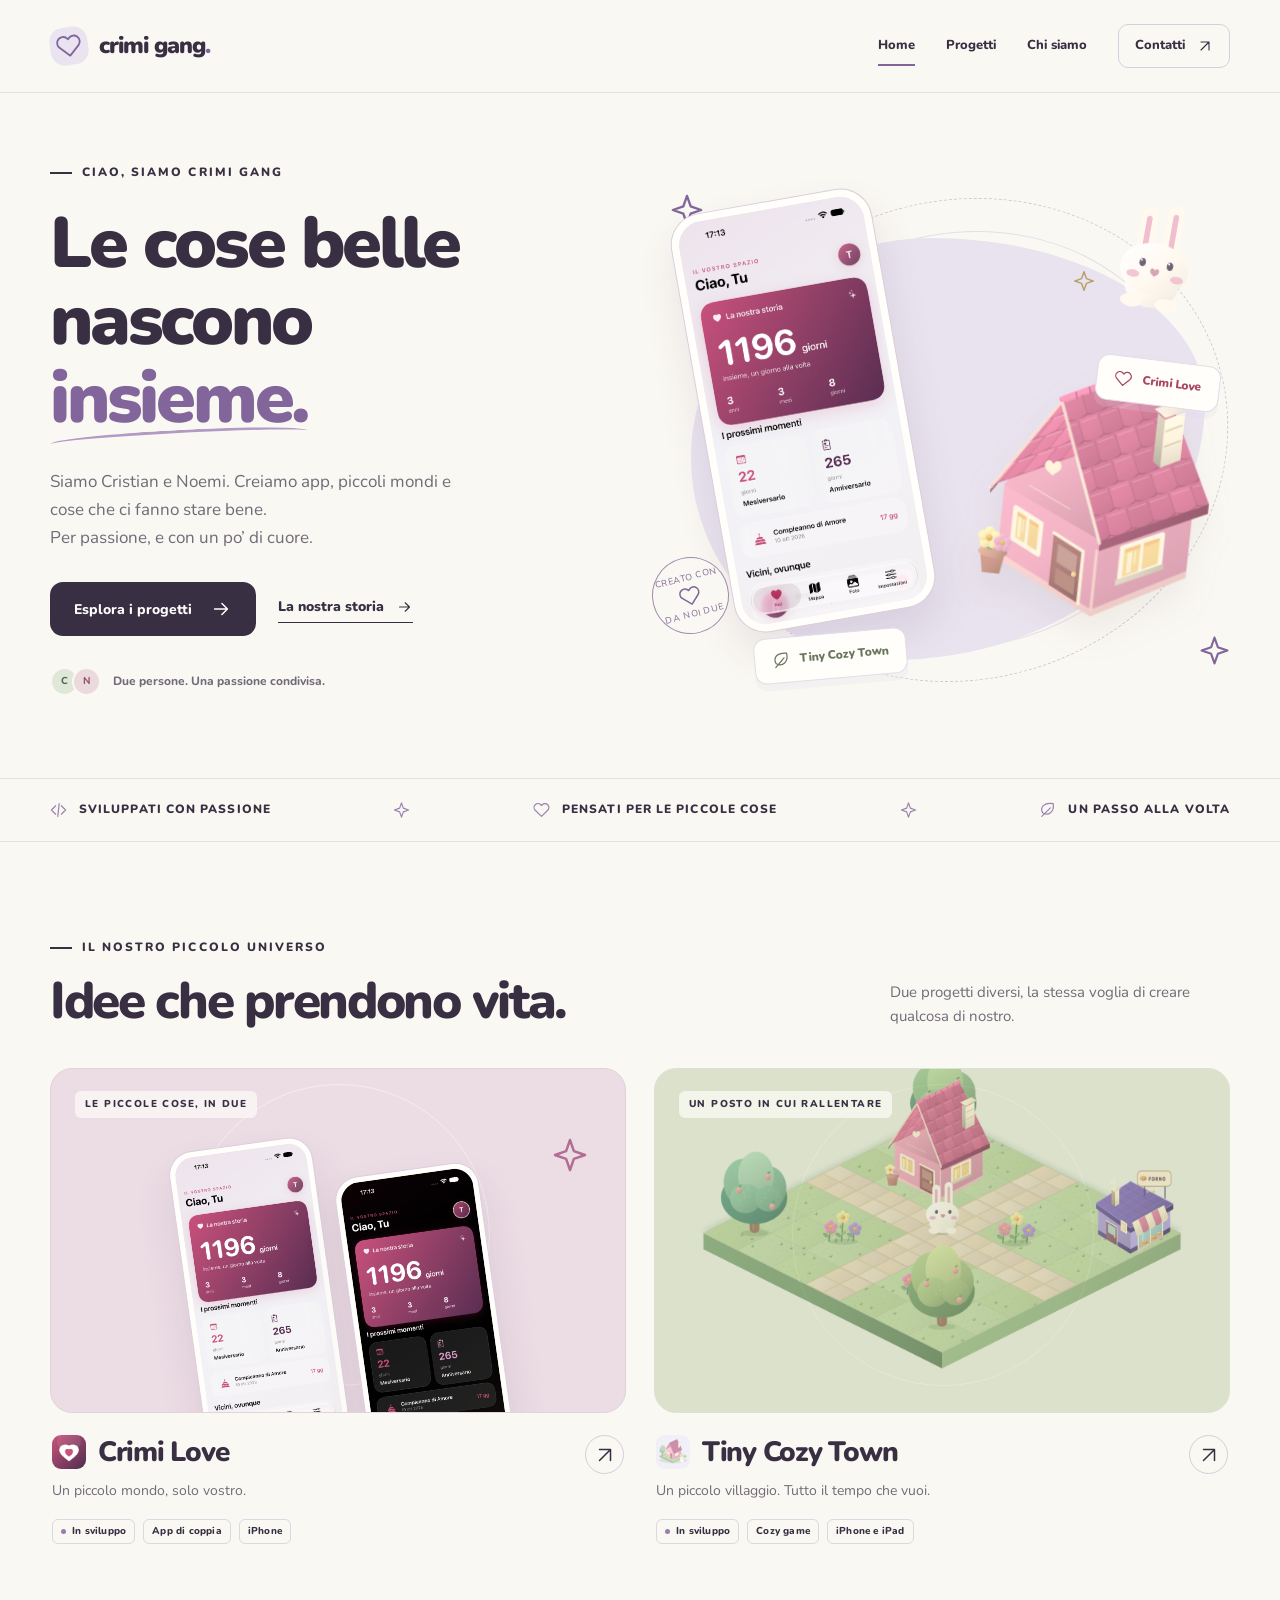
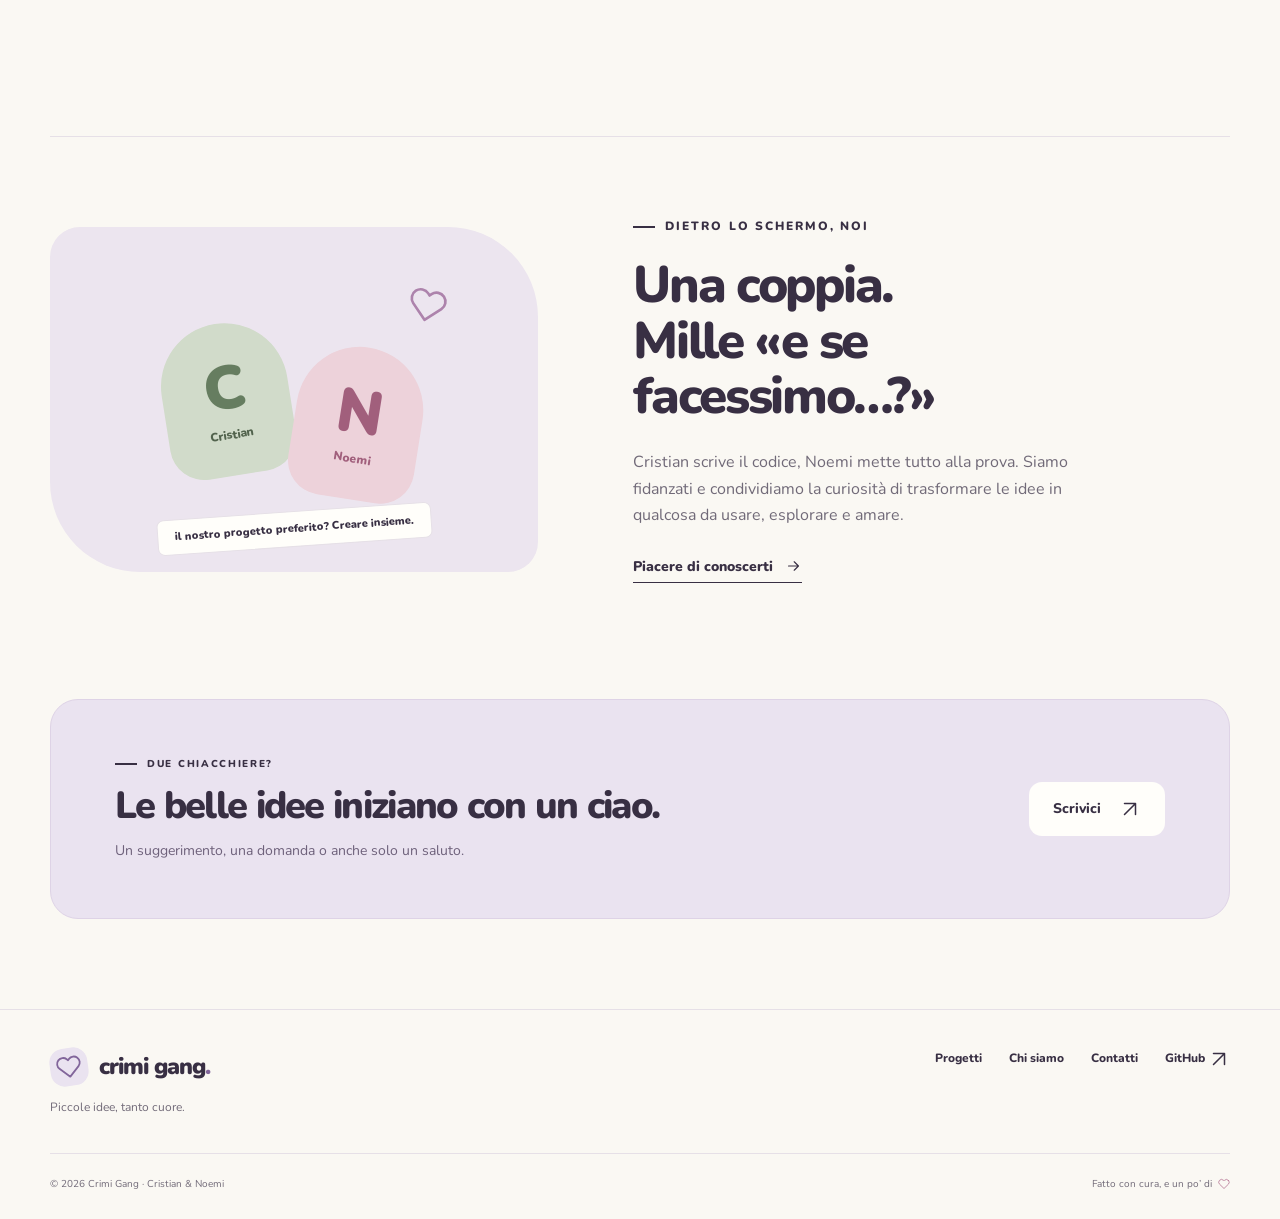
==== index.html @ a1aa9d5a "Create Crimi Gang website" ====
<!doctype html>
<html lang="it"><head><meta charset="utf-8"><meta name="viewport" content="width=device-width, initial-scale=1"><base href="./">
<title>Crimi Gang · Piccole idee, tanto cuore</title><meta name="description" content="Siamo Cristian e Noemi. Creiamo app, giochi e piccoli mondi per passione. Scopri Crimi Love, Tiny Cozy Town e la nostra storia."><meta name="theme-color" content="#faf8f3"><link rel="icon" type="image/svg+xml" href="favicon.svg"><link rel="canonical" href="https://crimi-gang.github.io/">
<meta property="og:type" content="website"><meta property="og:locale" content="it_IT"><meta property="og:site_name" content="Crimi Gang"><meta property="og:title" content="Crimi Gang · Piccole idee, tanto cuore"><meta property="og:description" content="Siamo Cristian e Noemi. Creiamo app, giochi e piccoli mondi per passione. Scopri Crimi Love, Tiny Cozy Town e la nostra storia."><meta property="og:url" content="https://crimi-gang.github.io/"><meta property="og:image" content="https://crimi-gang.github.io/town-town.png"><meta name="twitter:card" content="summary_large_image">
<link rel="preload" href="fonts-nunito-latin.woff2" as="font" type="font/woff2" crossorigin><link rel="stylesheet" href="styles.css"><script src="site.js" defer></script><script type="application/ld+json">{"@context": "https://schema.org", "@type": "WebSite", "name": "Crimi Gang", "url": "https://crimi-gang.github.io", "inLanguage": "it", "description": "App, giochi e idee di Cristian e Noemi, creati insieme per passione."}</script></head>
<body class=""><a class="skip-link" href="#main">Vai al contenuto</a><header class="site-header"><div class="header-inner wrap"><a class="brand" href="./" aria-label="Crimi Gang, home"><span class="brand-mark"><svg class="" viewBox="0 0 24 24" fill="none" stroke="currentColor" stroke-width="1.65" stroke-linecap="round" stroke-linejoin="round" aria-hidden="true"><path d="M20.8 4.6a5.5 5.5 0 0 0-7.8 0L12 5.7l-1.1-1.1a5.5 5.5 0 0 0-7.8 7.8L12 21l8.8-8.6a5.5 5.5 0 0 0 0-7.8Z"/></svg></span><span>crimi gang<span class="dot">.</span></span></a><button class="menu-toggle" aria-label="Apri menu" aria-controls="main-nav" aria-expanded="false"><svg class="" viewBox="0 0 24 24" fill="none" stroke="currentColor" stroke-width="1.65" stroke-linecap="round" stroke-linejoin="round" aria-hidden="true"><path d="M4 7h16M4 12h16M4 17h16"/></svg></button><nav class="nav" id="main-nav" aria-label="Navigazione principale"><a href="./" aria-current="page">Home</a><a href="progetti.html">Progetti</a><a href="chi-siamo.html">Chi siamo</a><a class="nav-contact" href="contatti.html" >Contatti<svg class="" viewBox="0 0 24 24" fill="none" stroke="currentColor" stroke-width="1.65" stroke-linecap="round" stroke-linejoin="round" aria-hidden="true"><path d="M6 18 18 6M6 6h12v12"/></svg></a></nav></div></header>
<main id="main">
<section class="home-hero wrap"><div class="hero-copy"><div class="eyebrow">Ciao, siamo Crimi Gang</div><h1>Le cose belle<br>nascono<br><span class="together">insieme.</span></h1><p>Siamo Cristian e Noemi. Creiamo app, piccoli mondi e cose che ci fanno stare bene.<br>Per passione, e con un po’ di cuore.</p><div class="hero-actions"><a class="button primary" href="progetti.html">Esplora i progetti<svg class="" viewBox="0 0 24 24" fill="none" stroke="currentColor" stroke-width="1.65" stroke-linecap="round" stroke-linejoin="round" aria-hidden="true"><path d="M5 12h14m-6-6 6 6-6 6"/></svg></a><a class="text-link" href="chi-siamo.html">La nostra storia<svg class="" viewBox="0 0 24 24" fill="none" stroke="currentColor" stroke-width="1.65" stroke-linecap="round" stroke-linejoin="round" aria-hidden="true"><path d="M5 12h14m-6-6 6 6-6 6"/></svg></a></div><div class="hero-footnote"><div class="mini-avatars" aria-hidden="true"><span>C</span><span>N</span></div>Due persone. Una passione condivisa.</div></div>
<div class="hero-art" aria-label="I nostri mondi: Crimi Love e Tiny Cozy Town"><div class="art-orbit"></div><div class="hero-blob"></div><div class="phone hero-phone"><img src="love-home-light.png" alt="Anteprima dimostrativa di Crimi Love in tema chiaro" class="" fetchpriority="high" decoding="async" width="471" height="1024"></div><img src="town-cottage.png" alt="" class="hero-house" fetchpriority="high" decoding="async" width="568" height="636"><img src="town-rabbit-0.png" alt="" class="hero-rabbit" fetchpriority="high" decoding="async" width="208" height="268"><span class="floating-note note-love"><svg class="" viewBox="0 0 24 24" fill="none" stroke="currentColor" stroke-width="1.65" stroke-linecap="round" stroke-linejoin="round" aria-hidden="true"><path d="M20.8 4.6a5.5 5.5 0 0 0-7.8 0L12 5.7l-1.1-1.1a5.5 5.5 0 0 0-7.8 7.8L12 21l8.8-8.6a5.5 5.5 0 0 0 0-7.8Z"/></svg>Crimi Love</span><span class="floating-note note-town"><svg class="" viewBox="0 0 24 24" fill="none" stroke="currentColor" stroke-width="1.65" stroke-linecap="round" stroke-linejoin="round" aria-hidden="true"><path d="M20 3C7 1 1 8 5 16c8 5 17-1 15-13ZM4 21 16 9"/></svg>Tiny Cozy Town</span><svg class="art-spark one" viewBox="0 0 24 24" fill="none" stroke="currentColor" stroke-width="1.65" stroke-linecap="round" stroke-linejoin="round" aria-hidden="true"><path d="m12 2 2.6 7.4L22 12l-7.4 2.6L12 22l-2.6-7.4L2 12l7.4-2.6Z"/></svg><svg class="art-spark two" viewBox="0 0 24 24" fill="none" stroke="currentColor" stroke-width="1.65" stroke-linecap="round" stroke-linejoin="round" aria-hidden="true"><path d="m12 2 2.6 7.4L22 12l-7.4 2.6L12 22l-2.6-7.4L2 12l7.4-2.6Z"/></svg><svg class="art-spark three" viewBox="0 0 24 24" fill="none" stroke="currentColor" stroke-width="1.65" stroke-linecap="round" stroke-linejoin="round" aria-hidden="true"><path d="m12 2 2.6 7.4L22 12l-7.4 2.6L12 22l-2.6-7.4L2 12l7.4-2.6Z"/></svg><span class="love-stamp">CREATO CON<svg class="" viewBox="0 0 24 24" fill="none" stroke="currentColor" stroke-width="1.65" stroke-linecap="round" stroke-linejoin="round" aria-hidden="true"><path d="M20.8 4.6a5.5 5.5 0 0 0-7.8 0L12 5.7l-1.1-1.1a5.5 5.5 0 0 0-7.8 7.8L12 21l8.8-8.6a5.5 5.5 0 0 0 0-7.8Z"/></svg>DA NOI DUE</span></div></section>
<div class="values-strip"><div class="values-inner wrap"><span><svg class="" viewBox="0 0 24 24" fill="none" stroke="currentColor" stroke-width="1.65" stroke-linecap="round" stroke-linejoin="round" aria-hidden="true"><path d="m8 6-6 6 6 6m8-12 6 6-6 6m-3-15-2 18"/></svg>Sviluppati con passione</span><svg class="" viewBox="0 0 24 24" fill="none" stroke="currentColor" stroke-width="1.65" stroke-linecap="round" stroke-linejoin="round" aria-hidden="true"><path d="m12 2 2.6 7.4L22 12l-7.4 2.6L12 22l-2.6-7.4L2 12l7.4-2.6Z"/></svg><span><svg class="" viewBox="0 0 24 24" fill="none" stroke="currentColor" stroke-width="1.65" stroke-linecap="round" stroke-linejoin="round" aria-hidden="true"><path d="M20.8 4.6a5.5 5.5 0 0 0-7.8 0L12 5.7l-1.1-1.1a5.5 5.5 0 0 0-7.8 7.8L12 21l8.8-8.6a5.5 5.5 0 0 0 0-7.8Z"/></svg>Pensati per le piccole cose</span><svg class="" viewBox="0 0 24 24" fill="none" stroke="currentColor" stroke-width="1.65" stroke-linecap="round" stroke-linejoin="round" aria-hidden="true"><path d="m12 2 2.6 7.4L22 12l-7.4 2.6L12 22l-2.6-7.4L2 12l7.4-2.6Z"/></svg><span><svg class="" viewBox="0 0 24 24" fill="none" stroke="currentColor" stroke-width="1.65" stroke-linecap="round" stroke-linejoin="round" aria-hidden="true"><path d="M20 3C7 1 1 8 5 16c8 5 17-1 15-13ZM4 21 16 9"/></svg>Un passo alla volta</span></div></div>
<section class="section wrap" aria-labelledby="projects-title"><div class="section-head"><div><div class="eyebrow">Il nostro piccolo universo</div><h2 id="projects-title">Idee che prendono vita.</h2></div><p>Due progetti diversi, la stessa voglia di creare qualcosa di nostro.</p></div><div class="project-grid"><a class="project-card" href="crimi-love.html" aria-label="Scopri Crimi Love">
      <div class="project-cover "><span class="cover-label">Le piccole cose, in due</span><div class="cover-phones"><div class="phone "><img src="love-home-light.png" alt="Anteprima dimostrativa di Crimi Love in tema chiaro" class="" fetchpriority="high" decoding="async" width="471" height="1024"></div><div class="phone "><img src="love-home-dark.png" alt="Anteprima dimostrativa di Crimi Love in tema scuro" class="" fetchpriority="high" decoding="async" width="471" height="1024"></div></div><svg class="cover-spark" viewBox="0 0 24 24" fill="none" stroke="currentColor" stroke-width="1.65" stroke-linecap="round" stroke-linejoin="round" aria-hidden="true"><path d="m12 2 2.6 7.4L22 12l-7.4 2.6L12 22l-2.6-7.4L2 12l7.4-2.6Z"/></svg></div>
      <div class="project-caption"><div><h3><img src="love-icon.png" alt="" class="" loading="lazy" decoding="async" width="192" height="192">Crimi Love</h3><p>Un piccolo mondo, solo vostro.</p><div class="tags"><span class="tag"><span class="status-dot"></span>In sviluppo</span><span class="tag">App di coppia</span><span class="tag">iPhone</span></div></div><span class="card-arrow"><svg class="" viewBox="0 0 24 24" fill="none" stroke="currentColor" stroke-width="1.65" stroke-linecap="round" stroke-linejoin="round" aria-hidden="true"><path d="M6 18 18 6M6 6h12v12"/></svg></span></div></a><a class="project-card" href="tiny-cozy-town.html" aria-label="Scopri Tiny Cozy Town">
      <div class="project-cover cozy"><span class="cover-label">Un posto in cui rallentare</span><img src="town-town.png" alt="Il villaggio isometrico di Tiny Cozy Town con casetta rosa, panetteria e Mochi il coniglio" class="cover-town" loading="lazy" decoding="async" width="1440" height="1100"></div>
      <div class="project-caption"><div><h3><img src="town-icon.png" alt="" class="" loading="lazy" decoding="async" width="192" height="192">Tiny Cozy Town</h3><p>Un piccolo villaggio. Tutto il tempo che vuoi.</p><div class="tags"><span class="tag"><span class="status-dot"></span>In sviluppo</span><span class="tag">Cozy game</span><span class="tag">iPhone e iPad</span></div></div><span class="card-arrow"><svg class="" viewBox="0 0 24 24" fill="none" stroke="currentColor" stroke-width="1.65" stroke-linecap="round" stroke-linejoin="round" aria-hidden="true"><path d="M6 18 18 6M6 6h12v12"/></svg></span></div></a></div></section>
<section class="section wrap" aria-labelledby="about-title"><div class="about-panel"><div class="about-art" role="img" aria-label="Cristian e Noemi, due persone e una passione condivisa"><div class="profile-token"><span>C</span><small>Cristian</small></div><div class="profile-token noemi"><span>N</span><small>Noemi</small></div><svg class="about-heart" viewBox="0 0 24 24" fill="none" stroke="currentColor" stroke-width="1.65" stroke-linecap="round" stroke-linejoin="round" aria-hidden="true"><path d="M20.8 4.6a5.5 5.5 0 0 0-7.8 0L12 5.7l-1.1-1.1a5.5 5.5 0 0 0-7.8 7.8L12 21l8.8-8.6a5.5 5.5 0 0 0 0-7.8Z"/></svg><span class="about-note">il nostro progetto preferito? Creare insieme.</span></div><div class="about-copy"><div class="eyebrow">Dietro lo schermo, noi</div><h2 id="about-title">Una coppia.<br>Mille «e se facessimo…?»</h2><p>Cristian scrive il codice, Noemi mette tutto alla prova. Siamo fidanzati e condividiamo la curiosità di trasformare le idee in qualcosa da usare, esplorare e amare.</p><a class="text-link" href="chi-siamo.html">Piacere di conoscerti<svg class="" viewBox="0 0 24 24" fill="none" stroke="currentColor" stroke-width="1.65" stroke-linecap="round" stroke-linejoin="round" aria-hidden="true"><path d="M5 12h14m-6-6 6 6-6 6"/></svg></a></div></div></section><aside class="contact-band wrap"><div><div class="eyebrow">Due chiacchiere?</div><h2>Le belle idee iniziano con un ciao.</h2><p>Un suggerimento, una domanda o anche solo un saluto.</p></div><a class="button light" href="contatti.html">Scrivici<svg class="" viewBox="0 0 24 24" fill="none" stroke="currentColor" stroke-width="1.65" stroke-linecap="round" stroke-linejoin="round" aria-hidden="true"><path d="M6 18 18 6M6 6h12v12"/></svg></a></aside></main>
<footer class="site-footer"><div class="wrap"><div class="footer-top"><div><a class="brand" href="./"><span class="brand-mark"><svg class="" viewBox="0 0 24 24" fill="none" stroke="currentColor" stroke-width="1.65" stroke-linecap="round" stroke-linejoin="round" aria-hidden="true"><path d="M20.8 4.6a5.5 5.5 0 0 0-7.8 0L12 5.7l-1.1-1.1a5.5 5.5 0 0 0-7.8 7.8L12 21l8.8-8.6a5.5 5.5 0 0 0 0-7.8Z"/></svg></span><span>crimi gang<span class="dot">.</span></span></a><p>Piccole idee, tanto cuore.</p></div><nav class="footer-links" aria-label="Link nel footer"><a href="progetti.html">Progetti</a><a href="chi-siamo.html">Chi siamo</a><a href="contatti.html">Contatti</a><a href="https://github.com/crimi-gang" target="_blank" rel="noopener noreferrer">GitHub <svg class="" viewBox="0 0 24 24" fill="none" stroke="currentColor" stroke-width="1.65" stroke-linecap="round" stroke-linejoin="round" aria-hidden="true"><path d="M6 18 18 6M6 6h12v12"/></svg></a></nav></div><div class="footer-bottom"><span>© 2026 Crimi Gang · Cristian &amp; Noemi</span><span>Fatto con cura, e un po’ di <svg class="" viewBox="0 0 24 24" fill="none" stroke="currentColor" stroke-width="1.65" stroke-linecap="round" stroke-linejoin="round" aria-hidden="true"><path d="M20.8 4.6a5.5 5.5 0 0 0-7.8 0L12 5.7l-1.1-1.1a5.5 5.5 0 0 0-7.8 7.8L12 21l8.8-8.6a5.5 5.5 0 0 0 0-7.8Z"/></svg></span></div></div></footer></body></html>
---- styles.css ----
@font-face {
  font-family: Nunito;
  src: url("fonts-nunito-latin.woff2") format("woff2");
  font-style: normal;
  font-weight: 200 1000;
  font-display: swap;
}
:root {
  --paper: #faf8f3;
  --white: #fffefa;
  --ink: #382f43;
  --muted: #716a78;
  --purple: #82669b;
  --lilac: #eae3f0;
  --line: #e6e0e7;
  --rose: #c7517a;
  --mint: #dfe8d8;
  --radius: 28px;
  --font: Nunito, ui-rounded, "Arial Rounded MT Bold", system-ui, sans-serif;
}
* {
  box-sizing: border-box;
}
html {
  scroll-behavior: smooth;
  scroll-padding-top: 100px;
}
body {
  margin: 0;
  background: var(--paper);
  color: var(--ink);
  font-family: var(--font);
  font-size: 17px;
  line-height: 1.65;
}
body.modal-open {
  overflow: hidden;
}
a {
  color: inherit;
  text-decoration: none;
}
button {
  font: inherit;
  color: inherit;
}
button,
a {
  -webkit-tap-highlight-color: transparent;
}
button {
  cursor: pointer;
}
img {
  display: block;
  max-width: 100%;
  height: auto;
}
svg {
  width: 22px;
  height: 22px;
  vertical-align: middle;
  flex-shrink: 0;
}
p,
h1,
h2,
h3,
figure {
  margin: 0;
}
h1,
h2,
h3 {
  line-height: 1.08;
  letter-spacing: -0.045em;
}
h1 {
  font-size: clamp(50px, 5.6vw, 82px);
  font-weight: 900;
}
h2 {
  font-size: clamp(35px, 4vw, 52px);
  font-weight: 850;
}
h3 {
  font-size: 27px;
  font-weight: 850;
}
p + p {
  margin-top: 18px;
}
a,
button {
  touch-action: manipulation;
}
a:focus-visible,
button:focus-visible,
summary:focus-visible {
  outline: 3px solid var(--purple);
  outline-offset: 6px;
}
.wrap {
  width: min(1180px, calc(100% - 80px));
  margin-inline: auto;
}
.section {
  padding-block: 96px;
}
.eyebrow {
  font-size: 12px;
  font-weight: 850;
  letter-spacing: 0.17em;
  text-transform: uppercase;
  display: flex;
  align-items: center;
  gap: 10px;
  margin-bottom: 22px;
}
.eyebrow:before {
  content: "";
  width: 22px;
  height: 2px;
  background: currentColor;
}
.muted {
  color: var(--muted);
}
.accent {
  color: var(--purple);
}
.button {
  display: inline-flex;
  justify-content: center;
  align-items: center;
  gap: 18px;
  padding: 15px 23px;
  border: 1px solid transparent;
  border-radius: 13px;
  font-size: 14px;
  font-weight: 800;
  line-height: 1.5;
  transition:
    transform 0.2s,
    background 0.2s;
}
.button:hover {
  transform: translateY(-3px);
}
.button.primary {
  background: var(--ink);
  color: var(--white);
}
.button.primary:hover {
  background: #5b426c;
}
.button.secondary {
  background: transparent;
  border-color: #cfc4d5;
}
.button.light {
  background: var(--white);
  color: var(--ink);
}
.text-link {
  display: inline-flex;
  align-items: center;
  gap: 12px;
  font-size: 14px;
  font-weight: 850;
  border-bottom: 1px solid currentColor;
  padding-bottom: 4px;
}
.text-link svg {
  width: 17px;
}
.skip-link {
  position: fixed;
  top: -100px;
  left: 16px;
  z-index: 100;
  background: var(--ink);
  color: white;
  padding: 12px 20px;
  border-radius: 8px;
}
.skip-link:focus {
  top: 12px;
}
.site-header {
  position: sticky;
  top: 0;
  z-index: 20;
  background: rgba(250, 248, 243, 0.96);
  border-bottom: 1px solid var(--line);
}
.header-inner {
  height: 92px;
  display: flex;
  align-items: center;
  justify-content: space-between;
}
.brand {
  display: inline-flex;
  align-items: center;
  gap: 11px;
  font-size: 23px;
  font-weight: 900;
  letter-spacing: -1px;
  white-space: nowrap;
}
.brand-mark {
  display: grid;
  place-items: center;
  width: 38px;
  height: 38px;
  background: var(--lilac);
  border-radius: 14px;
  transform: rotate(-8deg);
  color: var(--purple);
}
.brand-mark svg {
  width: 26px;
  height: 26px;
}
.brand .dot {
  color: var(--purple);
}
.nav {
  display: flex;
  align-items: center;
  gap: 31px;
  font-size: 13px;
  font-weight: 800;
}
.nav a {
  position: relative;
}
.nav a:not(.nav-contact):after {
  content: "";
  position: absolute;
  bottom: -9px;
  left: 0;
  width: 0;
  height: 2px;
  background: var(--purple);
  transition: width 0.2s;
}
.nav a:hover:after,
.nav a[aria-current="page"]:after {
  width: 100%;
}
.nav-contact {
  padding: 10px 16px;
  border: 1px solid #d7cedd;
  border-radius: 10px;
  display: flex;
  align-items: center;
  gap: 12px;
}
.nav-contact svg {
  width: 16px;
}
.menu-toggle {
  display: none;
  border: 1px solid var(--line);
  background: transparent;
  border-radius: 10px;
  width: 44px;
  height: 44px;
  align-items: center;
  justify-content: center;
}
.home-hero {
  min-height: 685px;
  display: grid;
  grid-template-columns: 1.04fr 1fr;
  align-items: center;
  gap: 30px;
  padding-block: 60px 72px;
}
.hero-copy {
  position: relative;
  z-index: 2;
}
.hero-copy h1 {
  max-width: 620px;
}
.hero-copy h1 .together {
  display: inline-block;
  position: relative;
  color: var(--purple);
}
.together:after {
  content: "";
  position: absolute;
  left: 0;
  bottom: -8px;
  width: 100%;
  height: 12px;
  border-top: 3px solid #b29ac4;
  border-radius: 50%;
  transform: rotate(-3deg);
}
.hero-copy > p {
  max-width: 415px;
  margin-top: 31px;
  color: var(--muted);
  font-size: 17px;
}
.hero-actions {
  display: flex;
  gap: 22px;
  align-items: center;
  margin-top: 30px;
  flex-wrap: wrap;
}
.hero-footnote {
  display: flex;
  align-items: center;
  gap: 12px;
  font-size: 12px;
  font-weight: 750;
  margin-top: 31px;
  color: var(--muted);
}
.mini-avatars {
  display: flex;
}
.mini-avatars span {
  width: 29px;
  height: 29px;
  display: grid;
  place-items: center;
  border: 2px solid var(--paper);
  border-radius: 50%;
  font-size: 10px;
  background: var(--mint);
  color: #4c6254;
}
.mini-avatars span + span {
  background: #ecd9de;
  color: #925470;
  margin-left: -7px;
}
.hero-art {
  height: 500px;
  position: relative;
  isolation: isolate;
}
.art-orbit {
  position: absolute;
  inset: 20px 0 0 5%;
  border: 1px dashed #d2c6da;
  border-radius: 50%;
  transform: rotate(-15deg);
  z-index: -2;
}
.art-orbit:after {
  content: "";
  position: absolute;
  inset: 32px;
  border: 1px solid #e5dee9;
  border-radius: 50%;
}
.hero-blob {
  position: absolute;
  inset: 58px 25px 20px 25px;
  background: #e9e3ef;
  border-radius: 47% 53% 61% 39% / 52% 39% 61% 48%;
  z-index: -1;
}
.phone {
  position: relative;
  width: 204px;
  padding: 7px;
  background: #fffefa;
  border: 1px solid #d9cfdc;
  border-radius: 32px;
  box-shadow: 0 22px 40px #4f3b5a1c;
  overflow: hidden;
}
.phone img {
  border-radius: 25px;
  width: 100%;
}
.hero-phone {
  position: absolute;
  left: 35px;
  top: 18px;
  transform: rotate(-10deg);
  z-index: 2;
}
.hero-house {
  position: absolute;
  width: 275px;
  right: -2px;
  bottom: 27px;
  filter: drop-shadow(0 18px 16px #8b77651a);
  transform: rotate(6deg);
}
.hero-rabbit {
  position: absolute;
  width: 96px;
  right: 27px;
  top: 17px;
  transform: rotate(10deg);
}
.floating-note {
  position: absolute;
  background: var(--white);
  padding: 11px 17px;
  border: 1px solid #e4dce7;
  box-shadow: 0 7px 0 #dacfe333;
  border-radius: 12px;
  font-size: 12px;
  font-weight: 850;
  z-index: 3;
  display: flex;
  align-items: center;
  gap: 10px;
}
.note-love {
  right: 10px;
  top: 180px;
  transform: rotate(7deg);
  color: #a94567;
}
.note-town {
  bottom: 1px;
  left: 88px;
  transform: rotate(-5deg);
  color: #68765c;
}
.floating-note svg {
  width: 18px;
}
.art-spark {
  position: absolute;
  color: var(--purple);
}
.art-spark.one {
  top: 13px;
  left: 4px;
  width: 34px;
  height: 34px;
}
.art-spark.two {
  right: 0;
  bottom: 14px;
  width: 31px;
  height: 31px;
}
.art-spark.three {
  right: 135px;
  top: 90px;
  width: 22px;
  height: 22px;
  color: #b9a16d;
}
.love-stamp {
  position: absolute;
  bottom: 46px;
  left: -14px;
  border: 1px solid #a18aaf;
  color: var(--purple);
  border-radius: 50%;
  width: 77px;
  height: 77px;
  display: grid;
  place-content: center;
  font-size: 9px;
  letter-spacing: 0.08em;
  line-height: 1.6;
  text-align: center;
  transform: rotate(-14deg);
  background: var(--paper);
  z-index: 3;
}
.love-stamp svg {
  margin: auto;
  width: 22px;
}
.values-strip {
  border-block: 1px solid var(--line);
  padding-block: 20px;
}
.values-inner {
  display: flex;
  justify-content: space-between;
  align-items: center;
  gap: 25px;
  font-size: 12px;
  font-weight: 850;
  letter-spacing: 0.09em;
  text-transform: uppercase;
}
.values-inner span {
  display: flex;
  align-items: center;
  gap: 12px;
}
.values-inner svg {
  width: 17px;
  color: #9a81ae;
}
.section-head {
  display: flex;
  justify-content: space-between;
  align-items: flex-end;
  gap: 30px;
  margin-bottom: 39px;
}
.section-head p {
  max-width: 340px;
  font-size: 15px;
  color: var(--muted);
}
.section-head .eyebrow {
  margin-bottom: 16px;
}
.project-grid {
  display: grid;
  grid-template-columns: 1fr 1fr;
  gap: 28px;
}
.project-card {
  display: block;
}
.project-cover {
  height: 345px;
  overflow: hidden;
  position: relative;
  border-radius: 22px;
  background: #ecdce4;
  border: 1px solid #e3d1dc;
  isolation: isolate;
}
.project-cover:after {
  content: "";
  position: absolute;
  width: 300px;
  height: 300px;
  border: 1px solid #ffffff70;
  border-radius: 50%;
  top: 15px;
  left: calc(50% - 150px);
  z-index: -1;
}
.project-cover.cozy {
  background: #e8ecdf;
  border-color: #dbe2d0;
}
.project-cover .cover-label {
  position: absolute;
  left: 24px;
  top: 22px;
  font-size: 10px;
  font-weight: 850;
  letter-spacing: 0.14em;
  text-transform: uppercase;
  background: #fffefaad;
  padding: 5px 10px;
  border-radius: 6px;
  z-index: 2;
}
.cover-phones {
  position: absolute;
  display: flex;
  gap: 16px;
  left: 50%;
  top: 63px;
  transform: translateX(-50%) rotate(-8deg);
  width: 305px;
  transition: transform 0.5s;
}
.cover-phones .phone {
  width: 145px;
  border-radius: 24px;
  padding: 5px;
  flex-shrink: 0;
}
.cover-phones .phone img {
  border-radius: 19px;
}
.cover-phones .phone + .phone {
  transform: translateY(48px);
}
.cover-spark {
  position: absolute;
  right: 37px;
  top: 68px;
  color: #b26e90;
  width: 36px;
  height: 36px;
}
.cover-town {
  position: absolute;
  width: 100%;
  max-width: none;
  bottom: -5px;
  mix-blend-mode: multiply;
  transition: transform 0.5s;
}
.project-card:hover .cover-phones {
  transform: translateX(-50%) rotate(-4deg) translateY(-8px);
}
.project-card:hover .cover-town {
  transform: scale(1.04);
}
.project-caption {
  padding: 22px 2px 0;
  display: grid;
  grid-template-columns: 1fr auto;
  gap: 10px;
}
.project-caption h3 {
  font-size: 28px;
  display: flex;
  align-items: center;
  gap: 12px;
}
.project-caption h3 img {
  width: 34px;
  height: 34px;
  border-radius: 9px;
}
.project-caption p {
  margin-top: 10px;
  color: var(--muted);
  font-size: 14px;
}
.card-arrow {
  width: 39px;
  height: 39px;
  border: 1px solid #d7cdda;
  border-radius: 50%;
  display: grid;
  place-items: center;
  transition: background 0.2s;
}
.project-card:hover .card-arrow {
  background: var(--lilac);
}
.tags {
  display: flex;
  gap: 8px;
  flex-wrap: wrap;
  margin-top: 17px;
}
.tag {
  display: inline-flex;
  align-items: center;
  gap: 6px;
  font-size: 10px;
  font-weight: 800;
  letter-spacing: 0.02em;
  border: 1px solid #ded6e1;
  border-radius: 6px;
  padding: 3px 8px;
}
.status-dot {
  width: 5px;
  height: 5px;
  border-radius: 50%;
  background: #9a7cad;
}
.about-panel {
  display: grid;
  grid-template-columns: 0.9fr 1.1fr;
  gap: 95px;
  align-items: center;
  border-top: 1px solid var(--line);
  padding-top: 80px;
}
.about-art {
  min-height: 345px;
  background: #ece5ef;
  border-radius: 30px 90px 30px 90px;
  position: relative;
  display: flex;
  align-items: center;
  justify-content: center;
  gap: 8px;
}
.profile-token {
  display: grid;
  place-content: center;
  position: relative;
  width: 127px;
  height: 153px;
  border-radius: 65px 65px 35px 35px;
  background: #d1dbca;
  transform: rotate(-9deg);
  text-align: center;
}
.profile-token span {
  font-size: 61px;
  font-weight: 900;
  color: #667d60;
  line-height: 1.2;
}
.profile-token small {
  font-size: 12px;
  font-weight: 850;
  color: #52634d;
}
.profile-token.noemi {
  background: #edd2da;
  transform: rotate(9deg) translateY(24px);
}
.profile-token.noemi span,
.profile-token.noemi small {
  color: #a15f7c;
}
.about-heart {
  position: absolute;
  top: 59px;
  right: 91px;
  width: 39px;
  height: 39px;
  color: #ad83ac;
  transform: rotate(12deg);
}
.about-note {
  position: absolute;
  bottom: 25px;
  background: var(--white);
  font-size: 11px;
  font-weight: 850;
  padding: 8px 17px;
  border: 1px solid var(--line);
  border-radius: 7px;
  transform: rotate(-4deg);
}
.about-copy h2 {
  max-width: 530px;
}
.about-copy p {
  margin-top: 25px;
  max-width: 490px;
  font-size: 16px;
  color: var(--muted);
}
.about-copy .text-link {
  margin-top: 26px;
}
.contact-band {
  margin-top: 20px;
  margin-bottom: 90px;
  padding: 56px 64px;
  background: var(--lilac);
  border: 1px solid #ded3e6;
  border-radius: var(--radius);
  display: flex;
  align-items: center;
  justify-content: space-between;
  gap: 30px;
  position: relative;
  overflow: hidden;
}
.contact-band h2 {
  font-size: 38px;
}
.contact-band p {
  font-size: 14px;
  margin-top: 13px;
  color: #6e617b;
}
.contact-band .eyebrow {
  margin-bottom: 13px;
  font-size: 10px;
}
.site-footer {
  border-top: 1px solid var(--line);
  padding-block: 38px 26px;
}
.footer-top {
  display: flex;
  justify-content: space-between;
  align-items: flex-start;
  gap: 30px;
}
.footer-top p {
  font-size: 12px;
  color: var(--muted);
  margin-top: 9px;
}
.footer-links {
  display: flex;
  align-items: center;
  gap: 27px;
  font-size: 12px;
  font-weight: 800;
}
.footer-bottom {
  margin-top: 35px;
  padding-top: 22px;
  border-top: 1px solid var(--line);
  display: flex;
  justify-content: space-between;
  gap: 20px;
  font-size: 10px;
  color: var(--muted);
}
.footer-bottom span:last-child {
  display: flex;
  gap: 6px;
  align-items: center;
}
.footer-bottom svg {
  width: 12px;
  height: 12px;
  color: #b87996;
}
.page-intro {
  padding-block: 70px 58px;
}
.page-intro h1 {
  max-width: 850px;
  font-size: clamp(48px, 6vw, 77px);
}
.page-intro > p {
  max-width: 560px;
  margin-top: 25px;
  color: var(--muted);
}
.breadcrumb {
  display: flex;
  gap: 10px;
  align-items: center;
  font-size: 11px;
  font-weight: 750;
  color: var(--muted);
  margin-bottom: 35px;
}
.breadcrumb svg {
  width: 12px;
  height: 12px;
}
.breadcrumb a:hover {
  text-decoration: underline;
}
.projects-page {
  padding-bottom: 95px;
}
.project-number {
  font-size: 11px;
  font-weight: 850;
  letter-spacing: 0.12em;
  color: var(--muted);
  margin-bottom: 13px;
}
.work-note {
  margin-top: 65px;
  border-top: 1px solid var(--line);
  padding-top: 26px;
  display: flex;
  align-items: flex-start;
  gap: 15px;
  font-size: 14px;
  color: var(--muted);
}
.work-note svg {
  color: var(--purple);
  margin-top: 3px;
}
.detail-hero {
  padding-bottom: 65px;
  display: grid;
  grid-template-columns: 1fr 1fr;
  gap: 70px;
  align-items: center;
}
.detail-hero h1 {
  font-size: clamp(52px, 6vw, 82px);
  margin-block: 20px;
}
.detail-hero .lead {
  color: var(--muted);
  max-width: 470px;
  margin-bottom: 28px;
}
.detail-hero .eyebrow {
  margin-bottom: 14px;
}
.app-identity {
  display: flex;
  align-items: center;
  gap: 15px;
}
.app-identity img {
  width: 55px;
  border-radius: 15px;
}
.app-identity span {
  font-size: 11px;
  font-weight: 850;
  letter-spacing: 0.1em;
  text-transform: uppercase;
}
.detail-visual {
  min-height: 520px;
  position: relative;
  overflow: hidden;
  border-radius: var(--radius);
  background: #efdee6;
}
.detail-visual .phone {
  position: absolute;
  width: 204px;
  top: 48px;
  left: 44px;
  transform: rotate(-9deg);
}
.detail-visual .phone + .phone {
  top: 129px;
  left: auto;
  right: 29px;
  transform: rotate(9deg);
}
.detail-visual .cover-spark {
  right: 49px;
  top: 35px;
}
.detail-visual.cozy {
  background: #e8ecdf;
  display: flex;
  align-items: center;
  min-height: 440px;
}
.detail-visual.cozy > img {
  width: 100%;
  mix-blend-mode: multiply;
}
.detail-visual .visual-label {
  position: absolute;
  bottom: 20px;
  left: 24px;
  font-size: 10px;
  font-weight: 800;
  background: #fffefaee;
  padding: 5px 10px;
  border-radius: 6px;
}
.detail-love {
  --purple: #a54569;
  --lilac: #f2e0e8;
}
.detail-town {
  --purple: #81669e;
  --lilac: #eae3f0;
}
.detail-facts {
  display: grid;
  grid-template-columns: repeat(3, 1fr);
  padding-block: 24px;
  border-block: 1px solid var(--line);
  gap: 30px;
}
.detail-facts dt {
  font-size: 10px;
  font-weight: 850;
  text-transform: uppercase;
  letter-spacing: 0.13em;
  color: var(--muted);
}
.detail-facts dd {
  margin: 6px 0 0;
  font-size: 14px;
  font-weight: 800;
}
.editorial-grid {
  display: grid;
  grid-template-columns: 0.7fr 1.3fr;
  gap: 100px;
}
.editorial-grid .eyebrow {
  margin-top: 6px;
}
.editorial-grid p {
  color: var(--muted);
  font-size: 17px;
}
.feature-list {
  margin-top: 45px;
  display: grid;
  grid-template-columns: 1fr 1fr;
  gap: 32px;
}
.feature-item {
  border-top: 1px solid var(--line);
  padding-top: 23px;
}
.feature-item > svg {
  color: var(--purple);
  margin-bottom: 15px;
  width: 27px;
  height: 27px;
}
.feature-item h3 {
  font-size: 21px;
  letter-spacing: -0.03em;
}
.feature-item p {
  font-size: 14px;
  margin-top: 12px;
}
.gallery-section {
  padding-block: 70px;
  background: #f0ebe7;
  border-block: 1px solid var(--line);
}
.gallery-section.town-gallery {
  background: #eef0e7;
}
.gallery-header {
  display: flex;
  align-items: flex-end;
  justify-content: space-between;
  gap: 25px;
  margin-bottom: 32px;
}
.gallery-header p {
  font-size: 13px;
  color: var(--muted);
  max-width: 330px;
}
.gallery-grid {
  display: grid;
  grid-template-columns: 1fr 1fr;
  gap: 25px;
}
.gallery-item {
  border: 1px solid #dbd2db;
  background: #faf7f6;
  border-radius: 20px;
  padding: 24px;
  display: grid;
  justify-items: center;
  position: relative;
  overflow: hidden;
}
.gallery-item img {
  max-height: 560px;
  border-radius: 12px;
  object-fit: contain;
}
.gallery-item .zoom-button {
  position: absolute;
  right: 14px;
  top: 14px;
  border: 1px solid #ddd3de;
  background: var(--white);
  width: 38px;
  height: 38px;
  border-radius: 50%;
  display: grid;
  place-items: center;
  z-index: 1;
}
.zoom-button svg {
  width: 17px;
}
.gallery-item figcaption {
  font-size: 12px;
  margin-top: 17px;
  font-weight: 800;
  text-align: center;
}
.gallery-item.wide {
  grid-column: 1/-1;
}
.gallery-item.wide img {
  width: 100%;
  max-height: 600px;
}
.texture-grid {
  display: grid;
  grid-template-columns: repeat(4, 1fr);
  gap: 17px;
}
.texture-item {
  background: #fafbf6;
  border: 1px solid #dce1d1;
  border-radius: 17px;
  display: grid;
  place-items: center;
  padding: 20px 12px 14px;
  min-height: 180px;
}
.texture-item img {
  max-height: 130px;
  max-width: 150px;
  width: auto;
  object-fit: contain;
  transition: transform 0.25s;
}
.texture-item:hover img {
  transform: translateY(-6px);
}
.texture-item figcaption {
  font-size: 11px;
  font-weight: 800;
  margin-top: 12px;
}
.visual-identity {
  display: grid;
  grid-template-columns: 1fr 1fr;
  gap: 70px;
  align-items: center;
}
.visual-identity h2 {
  font-size: 39px;
}
.visual-identity p {
  margin-top: 23px;
  font-size: 15px;
  color: var(--muted);
}
.palette {
  display: flex;
  gap: 12px;
}
.swatch {
  flex: 1;
  min-width: 0;
}
.swatch:before {
  content: "";
  display: block;
  height: 108px;
  background: var(--swatch);
  border-radius: 14px;
  border: 1px solid #382f4310;
}
.swatch span {
  display: block;
  font-size: 10px;
  font-weight: 850;
  line-height: 1.5;
  margin-top: 9px;
}
.swatch small {
  display: block;
  font-size: 9px;
  color: var(--muted);
}
.font-sample {
  margin-top: 24px;
  padding-top: 20px;
  border-top: 1px solid var(--line);
  font-size: 13px;
  color: var(--muted);
}
.font-sample strong {
  display: block;
  font-size: 32px;
  color: var(--ink);
  letter-spacing: -0.04em;
}
.project-next {
  padding-block: 35px;
  border-top: 1px solid var(--line);
  display: flex;
  align-items: center;
  justify-content: space-between;
  margin-bottom: 45px;
}
.project-next span {
  font-size: 11px;
  color: var(--muted);
}
.project-next strong {
  display: block;
  font-size: 25px;
  letter-spacing: -0.03em;
}
.about-story {
  display: grid;
  grid-template-columns: 1fr 1fr;
  gap: 80px;
  align-items: center;
  padding-bottom: 80px;
}
.about-story .about-art {
  height: 380px;
}
.story-copy p {
  color: var(--muted);
  font-size: 17px;
}
.story-copy h2 {
  margin-bottom: 23px;
  font-size: 38px;
}
.team-grid {
  display: grid;
  grid-template-columns: 1fr 1fr;
  gap: 50px;
  margin-top: 40px;
}
.team-person {
  border-top: 1px solid var(--line);
  padding-top: 28px;
  display: grid;
  grid-template-columns: 60px 1fr;
  gap: 20px;
}
.person-initial {
  width: 60px;
  height: 65px;
  border-radius: 23px;
  background: #dfe8d8;
  color: #647b5b;
  font-size: 30px;
  font-weight: 900;
  display: grid;
  place-items: center;
  transform: rotate(-5deg);
}
.person-initial.pink {
  background: #edd9e1;
  color: #a25e7b;
  transform: rotate(5deg);
}
.team-person h3 {
  font-size: 26px;
}
.team-person .role {
  font-size: 11px;
  font-weight: 850;
  letter-spacing: 0.09em;
  text-transform: uppercase;
  color: var(--purple);
  margin-block: 7px 15px;
}
.team-person p {
  font-size: 15px;
  color: var(--muted);
}
.our-way {
  display: grid;
  grid-template-columns: repeat(3, 1fr);
  gap: 38px;
  margin-top: 45px;
}
.our-way article {
  border-top: 1px solid var(--line);
  padding-top: 24px;
}
.our-way span {
  font-size: 11px;
  color: var(--purple);
  font-weight: 850;
}
.our-way h3 {
  font-size: 24px;
  margin-top: 14px;
}
.our-way p {
  font-size: 14px;
  color: var(--muted);
  margin-top: 15px;
}
.contact-layout {
  display: grid;
  grid-template-columns: 1.2fr 0.8fr;
  gap: 70px;
  padding-bottom: 90px;
}
.contact-card {
  background: var(--lilac);
  padding: 42px;
  border-radius: var(--radius);
  border: 1px solid #ded3e6;
}
.contact-card > svg {
  width: 36px;
  height: 36px;
  color: var(--purple);
  margin-bottom: 24px;
}
.contact-card h2 {
  font-size: 29px;
}
.email-link {
  display: inline-flex;
  align-items: center;
  gap: 12px;
  font-size: clamp(18px, 2.5vw, 26px);
  font-weight: 850;
  border-bottom: 1px solid #a18bae;
  margin-block: 20px 13px;
  overflow-wrap: anywhere;
}
.contact-card p {
  font-size: 14px;
  color: #71627a;
}
.contact-card .button {
  margin-top: 26px;
}
.copy-button {
  background: transparent;
  border: 1px solid #baa9c4;
  border-radius: 10px;
  padding: 9px 15px;
  font-size: 12px;
  font-weight: 800;
  margin-left: 8px;
}
.copy-status {
  min-height: 23px;
  font-size: 12px;
  margin-top: 12px;
  color: #6a4b80;
}
.contact-options h3 {
  font-size: 24px;
  margin-bottom: 10px;
}
.contact-option {
  padding-block: 23px;
  border-bottom: 1px solid var(--line);
}
.contact-option p {
  font-size: 14px;
  color: var(--muted);
  margin-top: 9px;
}
.contact-option .text-link {
  margin-top: 13px;
  font-size: 12px;
}
.faq-list {
  margin-top: 35px;
}
.faq-list details {
  border-top: 1px solid var(--line);
  padding: 21px 0;
}
.faq-list details:last-child {
  border-bottom: 1px solid var(--line);
}
.faq-list summary {
  cursor: pointer;
  font-size: 17px;
  font-weight: 800;
  display: flex;
  justify-content: space-between;
  gap: 20px;
  list-style: none;
}
.faq-list summary::-webkit-details-marker {
  display: none;
}
.faq-list summary:after {
  content: "+";
  color: var(--purple);
  font-size: 22px;
}
.faq-list details[open] summary:after {
  content: "−";
}
.faq-list details p {
  margin-top: 15px;
  color: var(--muted);
  font-size: 14px;
  max-width: 800px;
}
.faq-list a {
  color: var(--purple);
  text-decoration: underline;
}
.not-found {
  text-align: center;
  padding: 110px 20px;
}
.not-found .eyebrow {
  justify-content: center;
}
.not-found p {
  margin: 25px auto;
  max-width: 440px;
  color: var(--muted);
}
.not-found img {
  width: 95px;
  margin: 0 auto 30px;
}
.lightbox {
  border: 1px solid var(--line);
  padding: 45px 20px 20px;
  border-radius: 20px;
  max-width: min(96vw, 1100px);
  max-height: 93vh;
  background: var(--paper);
  color: var(--ink);
}
.lightbox::backdrop {
  background: #2b2336d9;
  backdrop-filter: blur(5px);
}
.lightbox img {
  max-height: 77vh;
  max-width: 100%;
  margin: auto;
  object-fit: contain;
}
.lightbox p {
  text-align: center;
  font-size: 12px;
  margin-top: 12px;
}
.lightbox-close {
  position: absolute;
  top: 8px;
  right: 10px;
  border: 0;
  border-radius: 50%;
  background: var(--lilac);
  width: 32px;
  height: 32px;
  display: grid;
  place-items: center;
}
.lightbox-close svg {
  width: 17px;
}
[hidden] {
  display: none !important;
}
.home-hero {
  overflow: clip;
}
@media (min-width: 1500px) {
  .home-hero {
    min-height: 740px;
  }
  .hero-art {
    transform: scale(1.06);
  }
}
@media (max-width: 1000px) {
  .wrap {
    width: calc(100% - 56px);
  }
  .nav {
    gap: 20px;
  }
  .home-hero {
    gap: 10px;
    min-height: 650px;
  }
  .hero-copy h1 {
    font-size: 64px;
  }
  .hero-art {
    transform: scale(0.87);
    transform-origin: center right;
  }
  .hero-house {
    right: -10px;
  }
  .about-panel {
    gap: 45px;
  }
  .about-heart {
    right: 44px;
  }
  .editorial-grid {
    gap: 45px;
  }
  .detail-hero {
    gap: 35px;
  }
  .detail-visual .phone {
    width: 170px;
    left: 22px;
  }
  .detail-visual .phone + .phone {
    right: 15px;
  }
  .detail-visual {
    min-height: 470px;
  }
  .visual-identity {
    gap: 35px;
  }
  .contact-band {
    padding: 42px;
  }
  .contact-band h2 {
    font-size: 32px;
  }
  .contact-layout {
    gap: 35px;
  }
  .contact-card {
    padding: 30px;
  }
}
@media (max-width: 760px) {
  body {
    font-size: 16px;
  }
  .wrap {
    width: calc(100% - 40px);
  }
  .header-inner {
    height: 74px;
  }
  .brand {
    font-size: 21px;
  }
  .brand-mark {
    width: 32px;
    height: 32px;
    border-radius: 11px;
  }
  .brand-mark svg {
    width: 23px;
  }
  .menu-toggle {
    display: flex;
  }
  .nav {
    position: absolute;
    top: 74px;
    left: 0;
    right: 0;
    background: var(--paper);
    padding: 24px;
    display: none;
    align-items: stretch;
    gap: 4px;
    flex-direction: column;
    border-bottom: 1px solid var(--line);
    box-shadow: 0 15px 20px #382f4308;
  }
  .nav.open {
    display: flex;
  }
  .nav a {
    padding: 11px 14px;
  }
  .nav a:after {
    display: none;
  }
  .nav a[aria-current="page"] {
    color: var(--purple);
    background: var(--lilac);
    border-radius: 9px;
  }
  .nav-contact {
    justify-content: space-between;
    margin-top: 7px;
  }
  .home-hero {
    display: flex;
    flex-direction: column;
    padding-block: 47px 35px;
    gap: 26px;
    align-items: stretch;
  }
  .hero-copy h1 {
    font-size: clamp(53px, 9.7vw, 76px);
    max-width: 600px;
  }
  .hero-copy > p {
    font-size: 16px;
    max-width: 420px;
    margin-top: 28px;
  }
  .eyebrow {
    font-size: 10px;
    margin-bottom: 20px;
  }
  .hero-actions {
    margin-top: 25px;
    gap: 20px;
  }
  .hero-footnote {
    margin-top: 25px;
  }
  .hero-art {
    height: 450px;
    width: min(100%, 490px);
    align-self: center;
    transform: scale(0.92);
    transform-origin: center;
    margin-block: 0 -10px;
  }
  .hero-house {
    width: 240px;
    bottom: 15px;
    right: 0;
  }
  .hero-phone {
    left: 35px;
    width: 180px;
    top: 2px;
  }
  .hero-rabbit {
    width: 85px;
    top: 4px;
    right: 40px;
  }
  .note-love {
    top: 155px;
    right: 9px;
  }
  .note-town {
    bottom: -1px;
    left: 50px;
  }
  .love-stamp {
    left: 5px;
    bottom: 41px;
    width: 67px;
    height: 67px;
  }
  .art-orbit {
    inset: 5px 10px 15px;
  }
  .hero-blob {
    inset: 40px 15px 15px;
  }
  .values-inner {
    flex-wrap: wrap;
    justify-content: center;
    column-gap: 25px;
    row-gap: 13px;
    font-size: 9px;
    letter-spacing: 0.07em;
  }
  .values-inner svg {
    width: 14px;
  }
  .values-inner span {
    gap: 7px;
  }
  .section {
    padding-block: 60px;
  }
  .section-head {
    align-items: flex-start;
    gap: 20px;
    flex-direction: column;
    margin-bottom: 28px;
  }
  .section-head h2 {
    font-size: 37px;
  }
  .section-head p {
    max-width: 440px;
  }
  .project-grid {
    grid-template-columns: 1fr;
    gap: 38px;
  }
  .project-cover {
    height: 350px;
  }
  .project-caption h3 {
    font-size: 26px;
  }
  .about-panel {
    grid-template-columns: 1fr;
    gap: 40px;
    padding-top: 55px;
  }
  .about-art {
    min-height: 300px;
    max-width: 500px;
    width: 100%;
    margin-inline: auto;
  }
  .about-copy h2 {
    font-size: 38px;
  }
  .about-copy p {
    font-size: 15px;
  }
  .about-heart {
    right: 25%;
    top: 34px;
  }
  .contact-band {
    padding: 34px 27px;
    margin-block: 0 55px;
    flex-direction: column;
    align-items: flex-start;
    gap: 25px;
    border-radius: 22px;
  }
  .contact-band h2 {
    font-size: 33px;
  }
  .footer-top {
    flex-direction: column;
    gap: 26px;
  }
  .footer-links {
    flex-wrap: wrap;
    gap: 20px;
    font-size: 11px;
  }
  .footer-bottom {
    flex-direction: column;
    gap: 9px;
    margin-top: 26px;
  }
  .page-intro {
    padding-block: 43px 37px;
  }
  .page-intro h1 {
    font-size: 51px;
  }
  .page-intro > p {
    font-size: 16px;
    margin-top: 22px;
  }
  .breadcrumb {
    margin-bottom: 28px;
    font-size: 10px;
    flex-wrap: wrap;
  }
  .projects-page {
    padding-bottom: 60px;
  }
  .work-note {
    margin-top: 40px;
    font-size: 13px;
  }
  .detail-hero {
    grid-template-columns: 1fr;
    gap: 35px;
    padding-bottom: 40px;
  }
  .detail-hero h1 {
    font-size: 57px;
  }
  .detail-hero .lead {
    font-size: 16px;
  }
  .detail-visual {
    min-height: 510px;
    max-width: 500px;
    width: 100%;
    margin: auto;
  }
  .detail-visual .phone {
    width: 195px;
    left: 45px;
    top: 25px;
  }
  .detail-visual .phone + .phone {
    right: 30px;
    top: 110px;
  }
  .detail-visual.cozy {
    min-height: 340px;
  }
  .detail-facts {
    gap: 17px;
    margin-block: 0;
  }
  .detail-facts dt {
    font-size: 8px;
    letter-spacing: 0.06em;
  }
  .detail-facts dd {
    font-size: 12px;
  }
  .editorial-grid {
    grid-template-columns: 1fr;
    gap: 24px;
  }
  .editorial-grid p {
    font-size: 16px;
  }
  .editorial-grid h2 {
    font-size: 36px;
  }
  .feature-list {
    gap: 28px 22px;
    margin-top: 30px;
  }
  .feature-item h3 {
    font-size: 20px;
  }
  .feature-item p {
    font-size: 13px;
  }
  .gallery-section {
    padding-block: 47px;
  }
  .gallery-header {
    align-items: flex-start;
    flex-direction: column;
    gap: 20px;
  }
  .gallery-header h2 {
    font-size: 34px;
  }
  .gallery-grid {
    gap: 14px;
  }
  .gallery-item {
    padding: 14px 10px;
    border-radius: 15px;
  }
  .gallery-item img {
    max-height: 460px;
  }
  .gallery-item figcaption {
    font-size: 10px;
  }
  .texture-grid {
    grid-template-columns: repeat(2, 1fr);
    gap: 12px;
  }
  .texture-item {
    min-height: 170px;
  }
  .texture-item img {
    max-height: 120px;
    max-width: 130px;
  }
  .visual-identity {
    grid-template-columns: 1fr;
    gap: 30px;
  }
  .visual-identity h2 {
    font-size: 35px;
  }
  .swatch:before {
    height: 88px;
  }
  .palette {
    gap: 8px;
  }
  .swatch span {
    font-size: 9px;
  }
  .swatch small {
    font-size: 8px;
  }
  .project-next strong {
    font-size: 21px;
  }
  .project-next {
    margin-bottom: 20px;
  }
  .about-story {
    grid-template-columns: 1fr;
    gap: 36px;
    padding-bottom: 50px;
  }
  .about-story .about-art {
    height: 300px;
  }
  .story-copy h2 {
    font-size: 34px;
  }
  .story-copy p {
    font-size: 15px;
  }
  .team-grid {
    grid-template-columns: 1fr;
    gap: 30px;
    margin-top: 30px;
  }
  .our-way {
    grid-template-columns: 1fr;
    gap: 25px;
    margin-top: 30px;
  }
  .our-way h3 {
    font-size: 24px;
  }
  .our-way p {
    max-width: 500px;
  }
  .contact-layout {
    grid-template-columns: 1fr;
    gap: 35px;
    padding-bottom: 55px;
  }
  .contact-card {
    padding: 28px 23px;
  }
  .email-link {
    font-size: clamp(17px, 5vw, 25px);
  }
  .contact-card .button {
    padding: 12px 16px;
  }
  .copy-button {
    margin-left: 5px;
  }
  .faq-list summary {
    font-size: 15px;
  }
  .faq-list details p {
    font-size: 13px;
  }
  .not-found {
    padding-block: 70px;
  }
}
@media (max-width: 380px) {
  .wrap {
    width: calc(100% - 32px);
  }
  .hero-copy h1 {
    font-size: 49px;
  }
  .hero-art {
    transform: scale(0.85);
    width: 355px;
    align-self: center;
    margin-block: -20px -35px;
  }
  .hero-actions {
    gap: 16px;
  }
  .button {
    padding: 13px 16px;
    font-size: 12px;
  }
  .hero-actions .text-link {
    font-size: 12px;
  }
  .project-cover {
    height: 300px;
  }
  .detail-visual {
    min-height: 440px;
  }
  .detail-visual .phone {
    width: 166px;
    left: 25px;
  }
  .detail-visual .phone + .phone {
    right: 17px;
  }
  .detail-hero h1 {
    font-size: 49px;
  }
  .contact-card .button {
    font-size: 12px;
  }
  .copy-button {
    font-size: 11px;
    padding: 9px 11px;
  }
}
@media (prefers-reduced-motion: reduce) {
  html {
    scroll-behavior: auto;
  }
  *,
  *:before,
  *:after {
    animation: none !important;
    transition: none !important;
  }
  .button:hover {
    transform: none;
  }
}
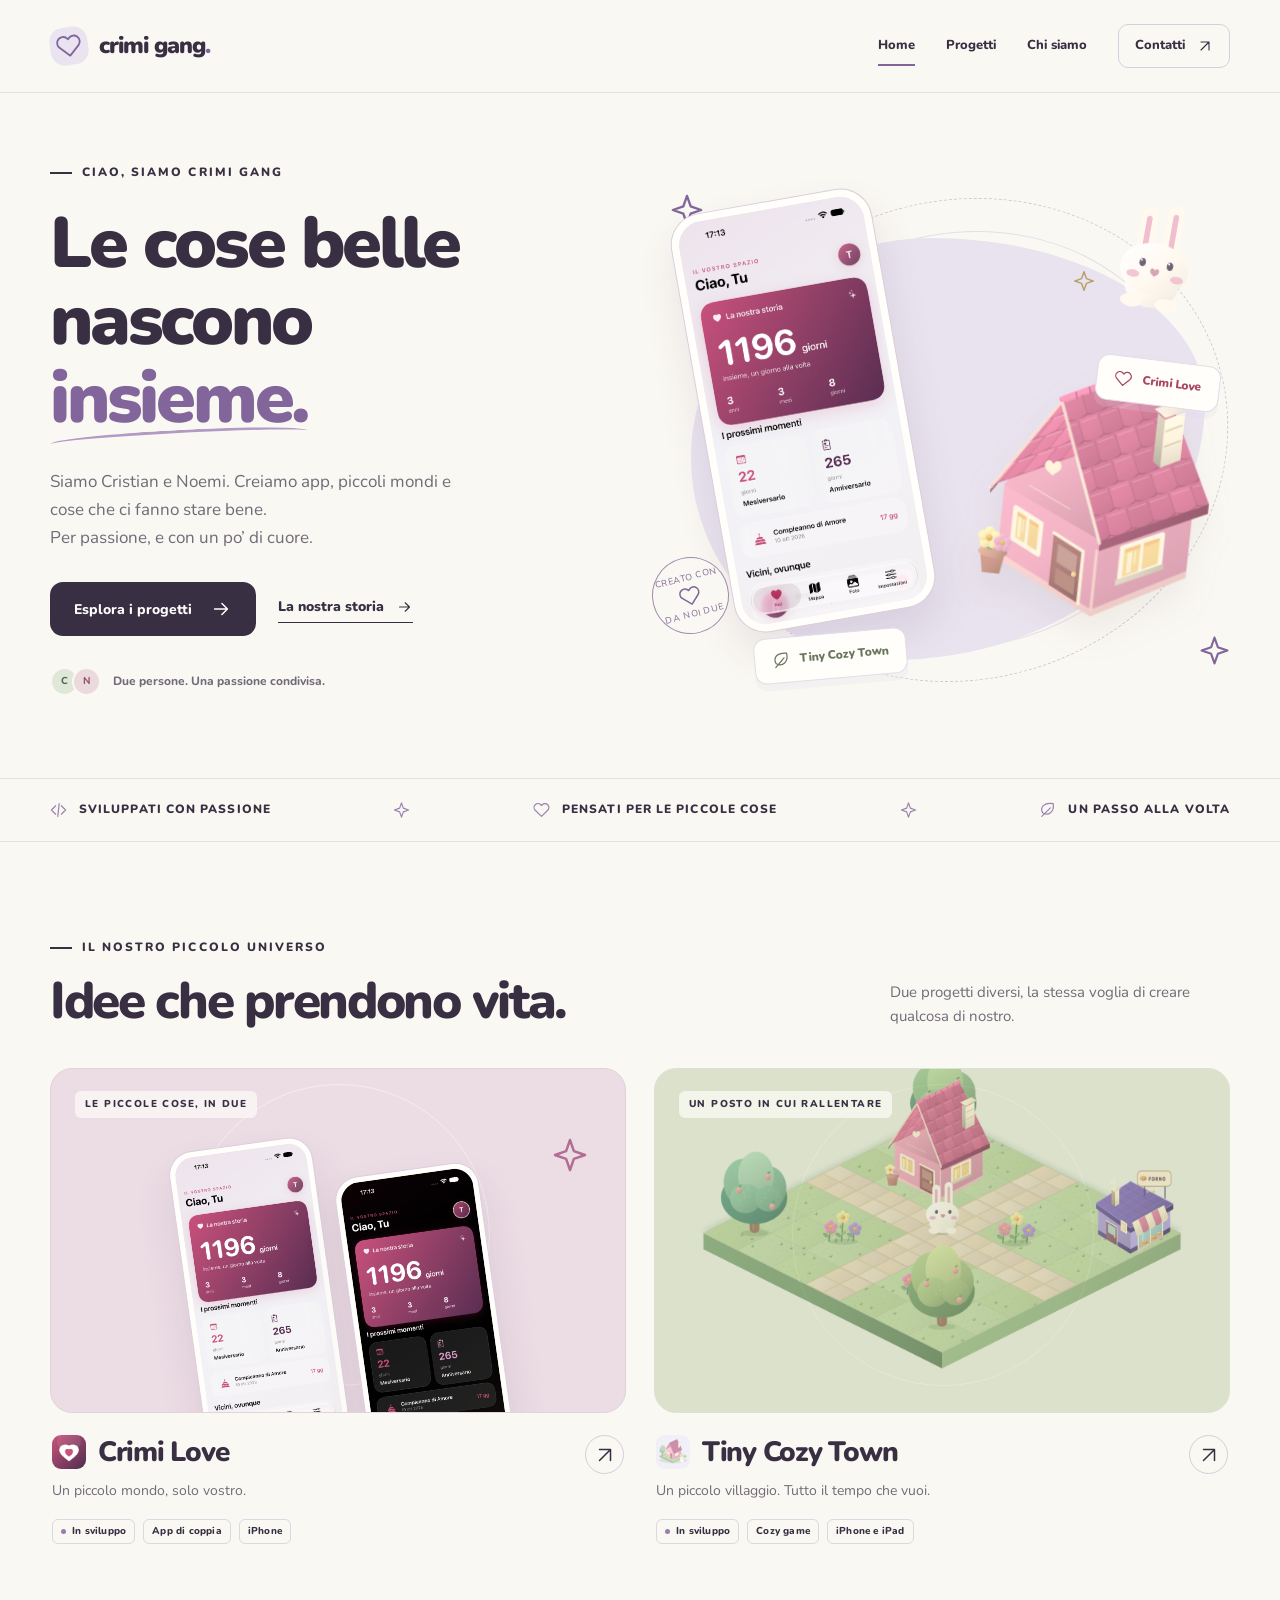
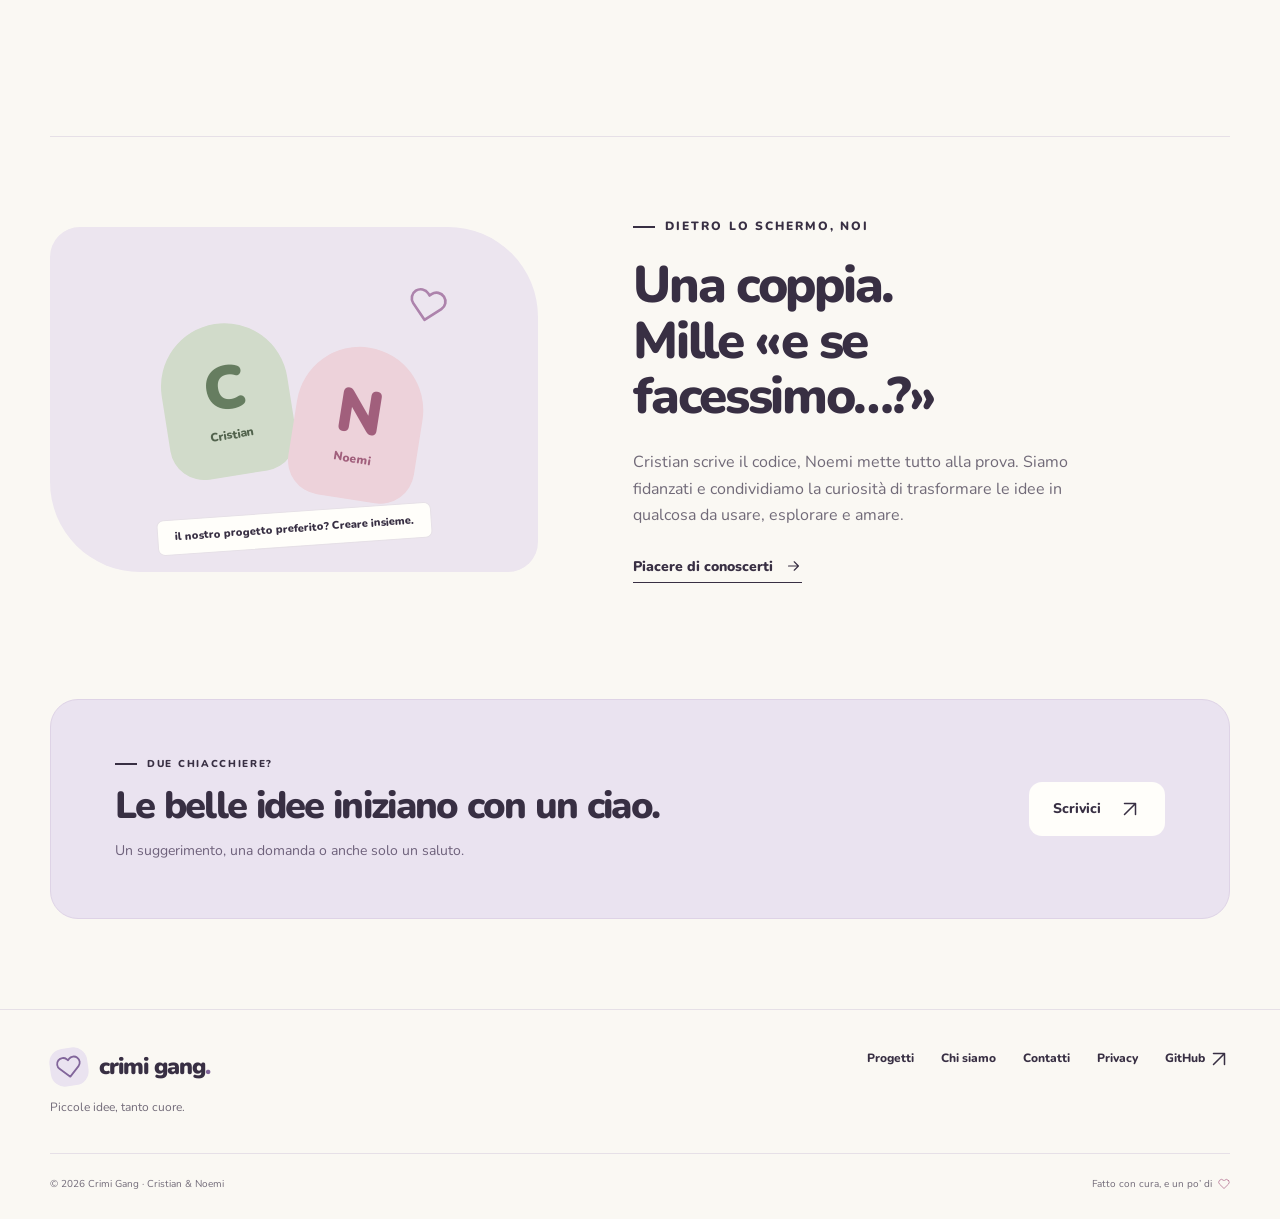
==== commit dd7eabca: "Add privacy policies, support links and AdMob app-ads.txt" ====
--- a/index.html
+++ b/index.html
@@ -14,4 +14,4 @@
       <div class="project-cover cozy"><span class="cover-label">Un posto in cui rallentare</span><img src="town-town.png" alt="Il villaggio isometrico di Tiny Cozy Town con casetta rosa, panetteria e Mochi il coniglio" class="cover-town" loading="lazy" decoding="async" width="1440" height="1100"></div>
       <div class="project-caption"><div><h3><img src="town-icon.png" alt="" class="" loading="lazy" decoding="async" width="192" height="192">Tiny Cozy Town</h3><p>Un piccolo villaggio. Tutto il tempo che vuoi.</p><div class="tags"><span class="tag"><span class="status-dot"></span>In sviluppo</span><span class="tag">Cozy game</span><span class="tag">iPhone e iPad</span></div></div><span class="card-arrow"><svg class="" viewBox="0 0 24 24" fill="none" stroke="currentColor" stroke-width="1.65" stroke-linecap="round" stroke-linejoin="round" aria-hidden="true"><path d="M6 18 18 6M6 6h12v12"/></svg></span></div></a></div></section>
 <section class="section wrap" aria-labelledby="about-title"><div class="about-panel"><div class="about-art" role="img" aria-label="Cristian e Noemi, due persone e una passione condivisa"><div class="profile-token"><span>C</span><small>Cristian</small></div><div class="profile-token noemi"><span>N</span><small>Noemi</small></div><svg class="about-heart" viewBox="0 0 24 24" fill="none" stroke="currentColor" stroke-width="1.65" stroke-linecap="round" stroke-linejoin="round" aria-hidden="true"><path d="M20.8 4.6a5.5 5.5 0 0 0-7.8 0L12 5.7l-1.1-1.1a5.5 5.5 0 0 0-7.8 7.8L12 21l8.8-8.6a5.5 5.5 0 0 0 0-7.8Z"/></svg><span class="about-note">il nostro progetto preferito? Creare insieme.</span></div><div class="about-copy"><div class="eyebrow">Dietro lo schermo, noi</div><h2 id="about-title">Una coppia.<br>Mille «e se facessimo…?»</h2><p>Cristian scrive il codice, Noemi mette tutto alla prova. Siamo fidanzati e condividiamo la curiosità di trasformare le idee in qualcosa da usare, esplorare e amare.</p><a class="text-link" href="chi-siamo.html">Piacere di conoscerti<svg class="" viewBox="0 0 24 24" fill="none" stroke="currentColor" stroke-width="1.65" stroke-linecap="round" stroke-linejoin="round" aria-hidden="true"><path d="M5 12h14m-6-6 6 6-6 6"/></svg></a></div></div></section><aside class="contact-band wrap"><div><div class="eyebrow">Due chiacchiere?</div><h2>Le belle idee iniziano con un ciao.</h2><p>Un suggerimento, una domanda o anche solo un saluto.</p></div><a class="button light" href="contatti.html">Scrivici<svg class="" viewBox="0 0 24 24" fill="none" stroke="currentColor" stroke-width="1.65" stroke-linecap="round" stroke-linejoin="round" aria-hidden="true"><path d="M6 18 18 6M6 6h12v12"/></svg></a></aside></main>
-<footer class="site-footer"><div class="wrap"><div class="footer-top"><div><a class="brand" href="./"><span class="brand-mark"><svg class="" viewBox="0 0 24 24" fill="none" stroke="currentColor" stroke-width="1.65" stroke-linecap="round" stroke-linejoin="round" aria-hidden="true"><path d="M20.8 4.6a5.5 5.5 0 0 0-7.8 0L12 5.7l-1.1-1.1a5.5 5.5 0 0 0-7.8 7.8L12 21l8.8-8.6a5.5 5.5 0 0 0 0-7.8Z"/></svg></span><span>crimi gang<span class="dot">.</span></span></a><p>Piccole idee, tanto cuore.</p></div><nav class="footer-links" aria-label="Link nel footer"><a href="progetti.html">Progetti</a><a href="chi-siamo.html">Chi siamo</a><a href="contatti.html">Contatti</a><a href="https://github.com/crimi-gang" target="_blank" rel="noopener noreferrer">GitHub <svg class="" viewBox="0 0 24 24" fill="none" stroke="currentColor" stroke-width="1.65" stroke-linecap="round" stroke-linejoin="round" aria-hidden="true"><path d="M6 18 18 6M6 6h12v12"/></svg></a></nav></div><div class="footer-bottom"><span>© 2026 Crimi Gang · Cristian &amp; Noemi</span><span>Fatto con cura, e un po’ di <svg class="" viewBox="0 0 24 24" fill="none" stroke="currentColor" stroke-width="1.65" stroke-linecap="round" stroke-linejoin="round" aria-hidden="true"><path d="M20.8 4.6a5.5 5.5 0 0 0-7.8 0L12 5.7l-1.1-1.1a5.5 5.5 0 0 0-7.8 7.8L12 21l8.8-8.6a5.5 5.5 0 0 0 0-7.8Z"/></svg></span></div></div></footer></body></html>+<footer class="site-footer"><div class="wrap"><div class="footer-top"><div><a class="brand" href="./"><span class="brand-mark"><svg class="" viewBox="0 0 24 24" fill="none" stroke="currentColor" stroke-width="1.65" stroke-linecap="round" stroke-linejoin="round" aria-hidden="true"><path d="M20.8 4.6a5.5 5.5 0 0 0-7.8 0L12 5.7l-1.1-1.1a5.5 5.5 0 0 0-7.8 7.8L12 21l8.8-8.6a5.5 5.5 0 0 0 0-7.8Z"/></svg></span><span>crimi gang<span class="dot">.</span></span></a><p>Piccole idee, tanto cuore.</p></div><nav class="footer-links" aria-label="Link nel footer"><a href="progetti.html">Progetti</a><a href="chi-siamo.html">Chi siamo</a><a href="contatti.html">Contatti</a><a href="privacy.html">Privacy</a><a href="https://github.com/crimi-gang" target="_blank" rel="noopener noreferrer">GitHub <svg class="" viewBox="0 0 24 24" fill="none" stroke="currentColor" stroke-width="1.65" stroke-linecap="round" stroke-linejoin="round" aria-hidden="true"><path d="M6 18 18 6M6 6h12v12"/></svg></a></nav></div><div class="footer-bottom"><span>© 2026 Crimi Gang · Cristian &amp; Noemi</span><span>Fatto con cura, e un po’ di <svg class="" viewBox="0 0 24 24" fill="none" stroke="currentColor" stroke-width="1.65" stroke-linecap="round" stroke-linejoin="round" aria-hidden="true"><path d="M20.8 4.6a5.5 5.5 0 0 0-7.8 0L12 5.7l-1.1-1.1a5.5 5.5 0 0 0-7.8 7.8L12 21l8.8-8.6a5.5 5.5 0 0 0 0-7.8Z"/></svg></span></div></div></footer></body></html>
--- a/styles.css
+++ b/styles.css
@@ -4,6 +4,50 @@
   font-style: normal;
   font-weight: 200 1000;
   font-display: swap;
+}
+.privacy-layout {
+  display: grid;
+  grid-template-columns: minmax(210px, .8fr) minmax(0, 2.2fr);
+  gap: 65px;
+  align-items: start;
+  padding-bottom: 100px;
+}
+.privacy-index {
+  position: sticky;
+  top: 110px;
+  padding: 24px;
+  border-radius: 20px;
+  background: var(--lilac);
+}
+.privacy-index h2 { font-size: 19px; margin: 0 0 14px; }
+.privacy-index ol { padding-left: 19px; margin: 0; }
+.privacy-index li { margin: 8px 0; font-size: 13px; line-height: 1.5; }
+.privacy-index a:hover { text-decoration: underline; }
+.privacy-copy { min-width: 0; overflow-wrap: anywhere; }
+.privacy-copy h2 { font-size: clamp(23px, 2.4vw, 29px); line-height: 1.3; margin: 38px 0 16px; scroll-margin-top: 110px; }
+.privacy-copy h2:first-child { margin-top: 0; }
+.privacy-copy p { color: var(--muted); font-size: 16px; line-height: 1.85; margin: 0 0 19px; }
+.privacy-copy a:not(.button) { color: var(--purple); text-decoration: underline; text-underline-offset: 3px; }
+.privacy-copy strong { color: var(--ink); }
+.privacy-site { max-width: 850px; padding-bottom: 85px; }
+.privacy-callout { padding: 28px; background: var(--mint); border-radius: 24px; margin: 32px 0; }
+.privacy-callout h2 { margin-top: 0; }
+.privacy-links { border-top: 1px solid var(--line); padding-block: 35px 65px; }
+.privacy-links h2 { font-size: 27px; margin: 0 0 13px; }
+.privacy-links p { color: var(--muted); font-size: 15px; }
+.privacy-links > div { display: flex; flex-wrap: wrap; gap: 18px 35px; }
+.footer-links { flex-wrap: wrap; }
+@media (max-width: 900px) {
+  .privacy-layout { grid-template-columns: 1fr; gap: 35px; padding-bottom: 55px; }
+  .privacy-index { position: static; }
+  .privacy-index ol { columns: 2; column-gap: 28px; }
+  .privacy-index li { break-inside: avoid; }
+}
+@media (max-width: 480px) {
+  .privacy-index ol { columns: 1; }
+  .privacy-callout { padding: 22px; }
+  .privacy-copy p { font-size: 15px; }
+  .privacy-callout .button { max-width: 100%; white-space: normal; }
 }
 :root {
   --paper: #faf8f3;
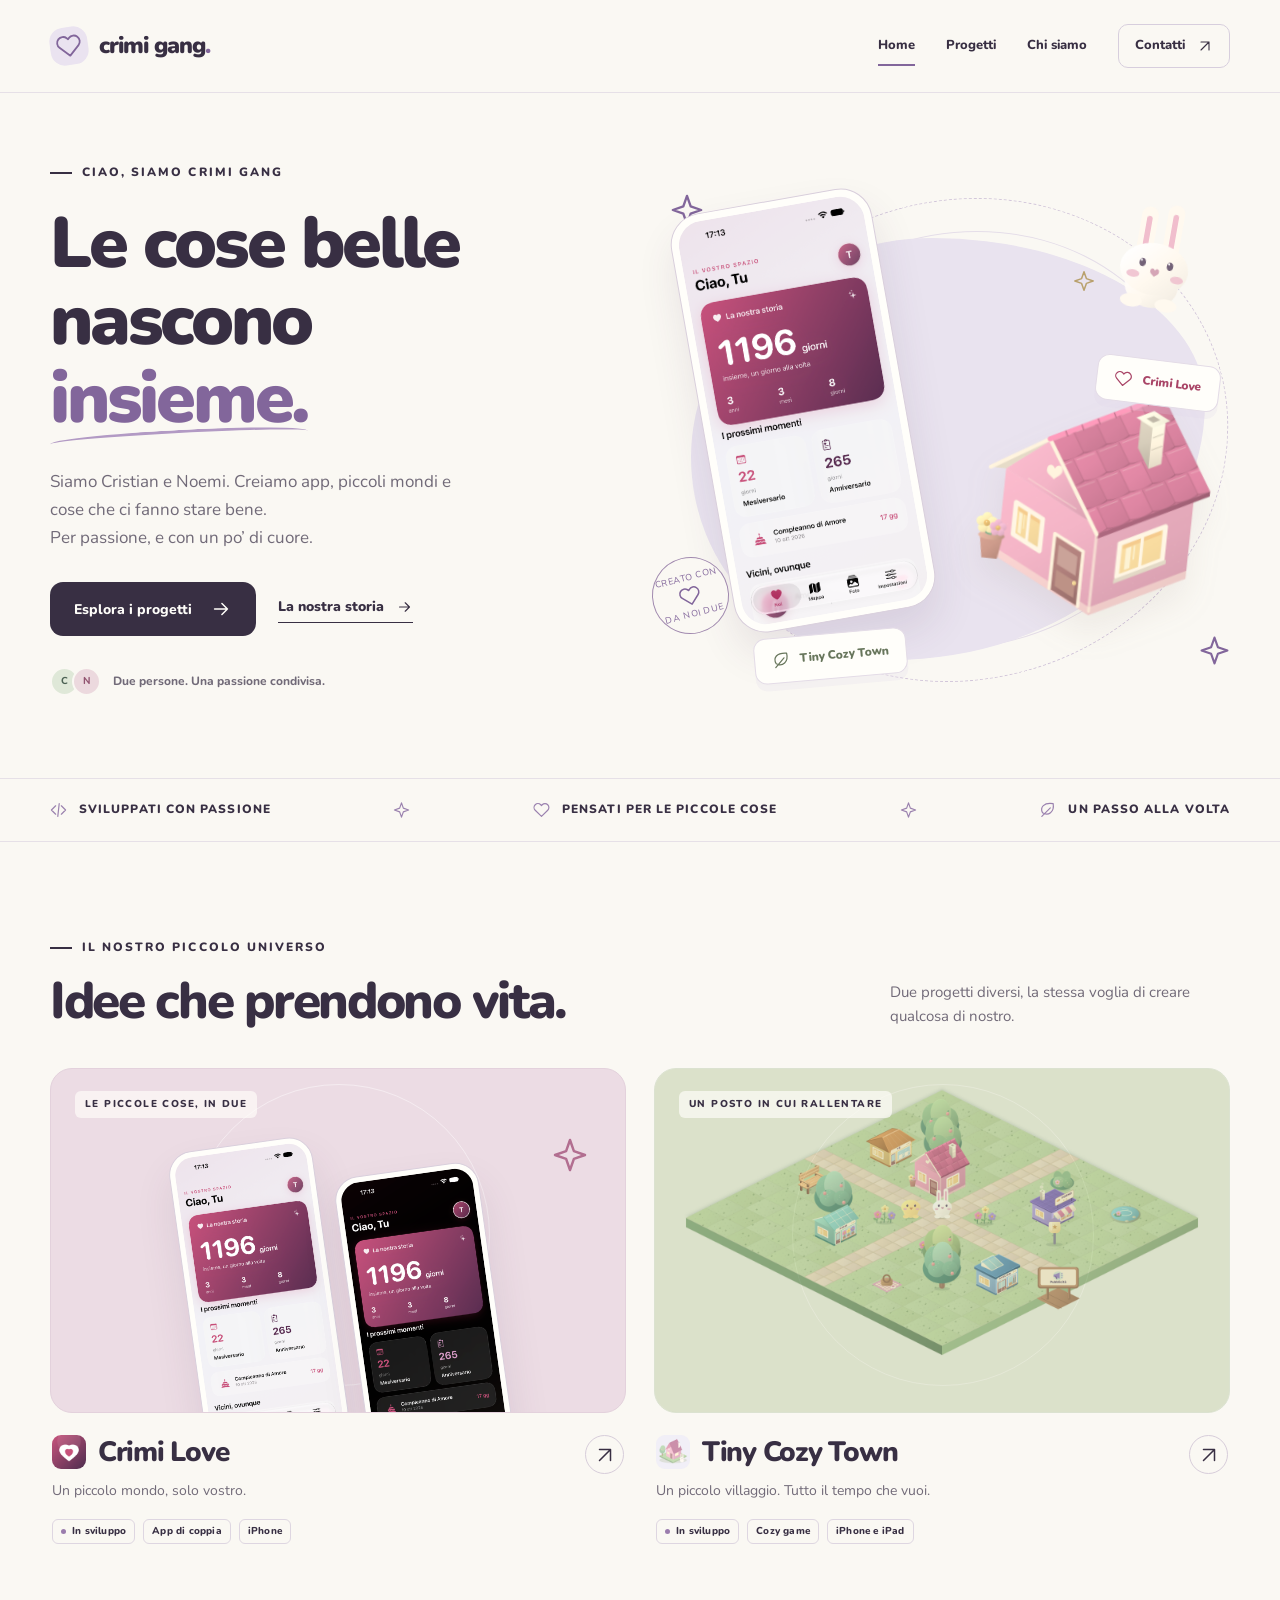
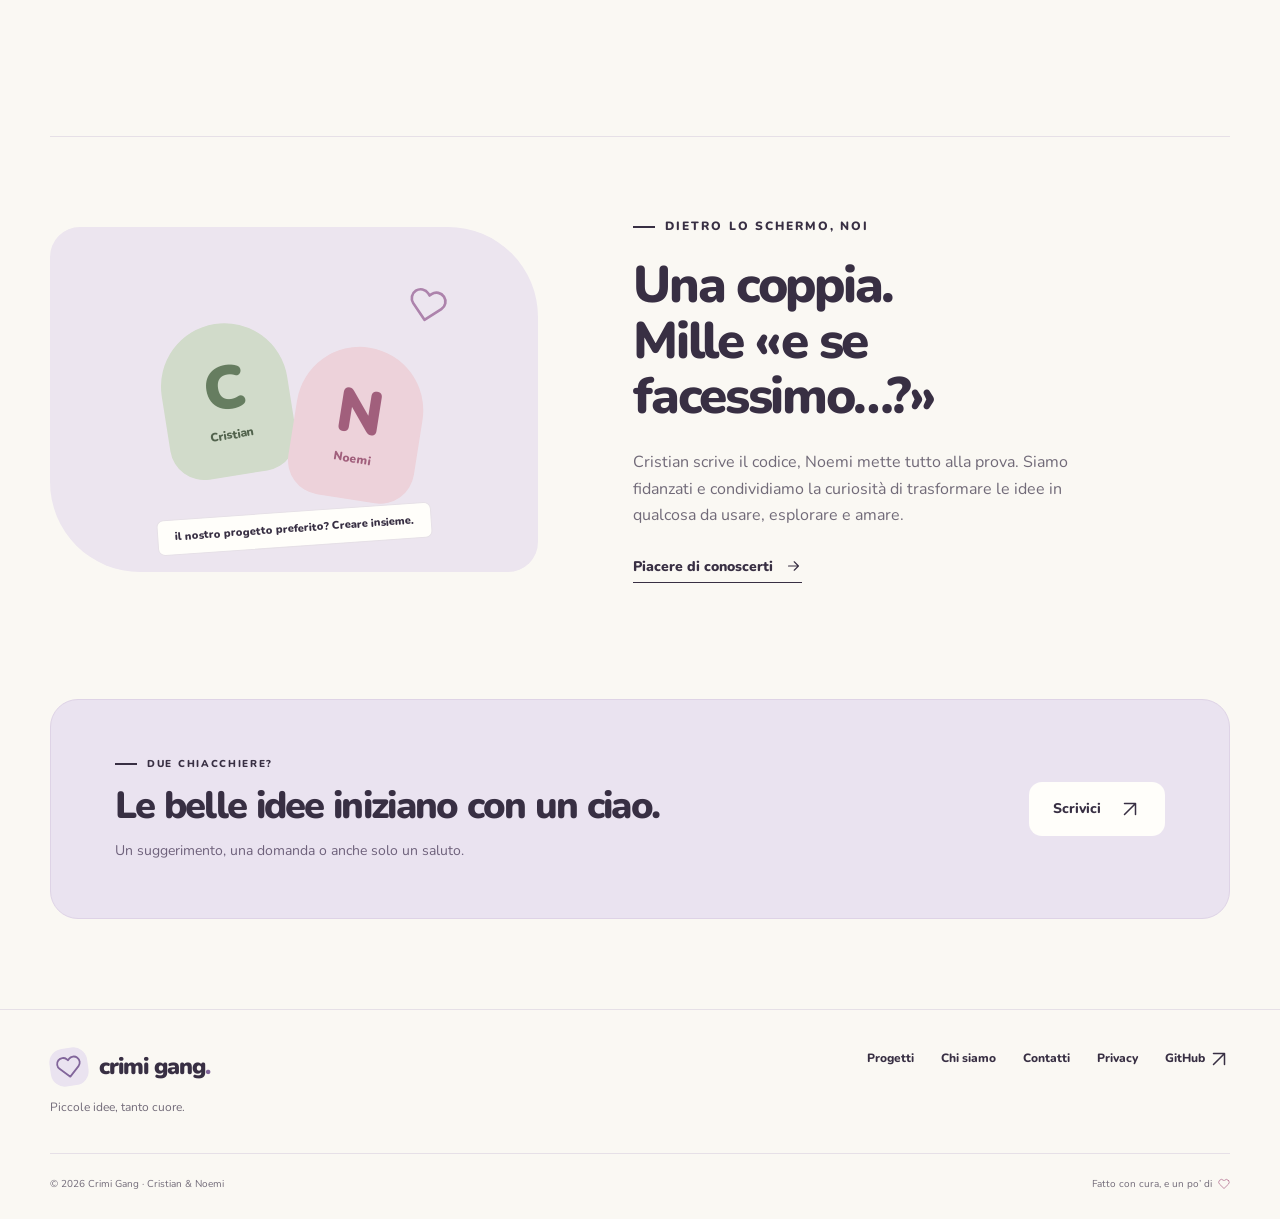
==== commit 68a05c1d: "Update Tiny Cozy Town gallery" ====
--- a/index.html
+++ b/index.html
@@ -6,12 +6,12 @@
 <body class=""><a class="skip-link" href="#main">Vai al contenuto</a><header class="site-header"><div class="header-inner wrap"><a class="brand" href="./" aria-label="Crimi Gang, home"><span class="brand-mark"><svg class="" viewBox="0 0 24 24" fill="none" stroke="currentColor" stroke-width="1.65" stroke-linecap="round" stroke-linejoin="round" aria-hidden="true"><path d="M20.8 4.6a5.5 5.5 0 0 0-7.8 0L12 5.7l-1.1-1.1a5.5 5.5 0 0 0-7.8 7.8L12 21l8.8-8.6a5.5 5.5 0 0 0 0-7.8Z"/></svg></span><span>crimi gang<span class="dot">.</span></span></a><button class="menu-toggle" aria-label="Apri menu" aria-controls="main-nav" aria-expanded="false"><svg class="" viewBox="0 0 24 24" fill="none" stroke="currentColor" stroke-width="1.65" stroke-linecap="round" stroke-linejoin="round" aria-hidden="true"><path d="M4 7h16M4 12h16M4 17h16"/></svg></button><nav class="nav" id="main-nav" aria-label="Navigazione principale"><a href="./" aria-current="page">Home</a><a href="progetti.html">Progetti</a><a href="chi-siamo.html">Chi siamo</a><a class="nav-contact" href="contatti.html" >Contatti<svg class="" viewBox="0 0 24 24" fill="none" stroke="currentColor" stroke-width="1.65" stroke-linecap="round" stroke-linejoin="round" aria-hidden="true"><path d="M6 18 18 6M6 6h12v12"/></svg></a></nav></div></header>
 <main id="main">
 <section class="home-hero wrap"><div class="hero-copy"><div class="eyebrow">Ciao, siamo Crimi Gang</div><h1>Le cose belle<br>nascono<br><span class="together">insieme.</span></h1><p>Siamo Cristian e Noemi. Creiamo app, piccoli mondi e cose che ci fanno stare bene.<br>Per passione, e con un po’ di cuore.</p><div class="hero-actions"><a class="button primary" href="progetti.html">Esplora i progetti<svg class="" viewBox="0 0 24 24" fill="none" stroke="currentColor" stroke-width="1.65" stroke-linecap="round" stroke-linejoin="round" aria-hidden="true"><path d="M5 12h14m-6-6 6 6-6 6"/></svg></a><a class="text-link" href="chi-siamo.html">La nostra storia<svg class="" viewBox="0 0 24 24" fill="none" stroke="currentColor" stroke-width="1.65" stroke-linecap="round" stroke-linejoin="round" aria-hidden="true"><path d="M5 12h14m-6-6 6 6-6 6"/></svg></a></div><div class="hero-footnote"><div class="mini-avatars" aria-hidden="true"><span>C</span><span>N</span></div>Due persone. Una passione condivisa.</div></div>
-<div class="hero-art" aria-label="I nostri mondi: Crimi Love e Tiny Cozy Town"><div class="art-orbit"></div><div class="hero-blob"></div><div class="phone hero-phone"><img src="love-home-light.png" alt="Anteprima dimostrativa di Crimi Love in tema chiaro" class="" fetchpriority="high" decoding="async" width="471" height="1024"></div><img src="town-cottage.png" alt="" class="hero-house" fetchpriority="high" decoding="async" width="568" height="636"><img src="town-rabbit-0.png" alt="" class="hero-rabbit" fetchpriority="high" decoding="async" width="208" height="268"><span class="floating-note note-love"><svg class="" viewBox="0 0 24 24" fill="none" stroke="currentColor" stroke-width="1.65" stroke-linecap="round" stroke-linejoin="round" aria-hidden="true"><path d="M20.8 4.6a5.5 5.5 0 0 0-7.8 0L12 5.7l-1.1-1.1a5.5 5.5 0 0 0-7.8 7.8L12 21l8.8-8.6a5.5 5.5 0 0 0 0-7.8Z"/></svg>Crimi Love</span><span class="floating-note note-town"><svg class="" viewBox="0 0 24 24" fill="none" stroke="currentColor" stroke-width="1.65" stroke-linecap="round" stroke-linejoin="round" aria-hidden="true"><path d="M20 3C7 1 1 8 5 16c8 5 17-1 15-13ZM4 21 16 9"/></svg>Tiny Cozy Town</span><svg class="art-spark one" viewBox="0 0 24 24" fill="none" stroke="currentColor" stroke-width="1.65" stroke-linecap="round" stroke-linejoin="round" aria-hidden="true"><path d="m12 2 2.6 7.4L22 12l-7.4 2.6L12 22l-2.6-7.4L2 12l7.4-2.6Z"/></svg><svg class="art-spark two" viewBox="0 0 24 24" fill="none" stroke="currentColor" stroke-width="1.65" stroke-linecap="round" stroke-linejoin="round" aria-hidden="true"><path d="m12 2 2.6 7.4L22 12l-7.4 2.6L12 22l-2.6-7.4L2 12l7.4-2.6Z"/></svg><svg class="art-spark three" viewBox="0 0 24 24" fill="none" stroke="currentColor" stroke-width="1.65" stroke-linecap="round" stroke-linejoin="round" aria-hidden="true"><path d="m12 2 2.6 7.4L22 12l-7.4 2.6L12 22l-2.6-7.4L2 12l7.4-2.6Z"/></svg><span class="love-stamp">CREATO CON<svg class="" viewBox="0 0 24 24" fill="none" stroke="currentColor" stroke-width="1.65" stroke-linecap="round" stroke-linejoin="round" aria-hidden="true"><path d="M20.8 4.6a5.5 5.5 0 0 0-7.8 0L12 5.7l-1.1-1.1a5.5 5.5 0 0 0-7.8 7.8L12 21l8.8-8.6a5.5 5.5 0 0 0 0-7.8Z"/></svg>DA NOI DUE</span></div></section>
+<div class="hero-art" aria-label="I nostri mondi: Crimi Love e Tiny Cozy Town"><div class="art-orbit"></div><div class="hero-blob"></div><div class="phone hero-phone"><img src="love-home-light.png" alt="Anteprima dimostrativa di Crimi Love in tema chiaro" class="" fetchpriority="high" decoding="async" width="471" height="1024"></div><img src="town-cottage.png?v=05a201aa35" alt="" class="hero-house" fetchpriority="high" decoding="async" width="568" height="636"><img src="town-rabbit-0.png?v=9dc13f7a2a" alt="" class="hero-rabbit" fetchpriority="high" decoding="async" width="208" height="268"><span class="floating-note note-love"><svg class="" viewBox="0 0 24 24" fill="none" stroke="currentColor" stroke-width="1.65" stroke-linecap="round" stroke-linejoin="round" aria-hidden="true"><path d="M20.8 4.6a5.5 5.5 0 0 0-7.8 0L12 5.7l-1.1-1.1a5.5 5.5 0 0 0-7.8 7.8L12 21l8.8-8.6a5.5 5.5 0 0 0 0-7.8Z"/></svg>Crimi Love</span><span class="floating-note note-town"><svg class="" viewBox="0 0 24 24" fill="none" stroke="currentColor" stroke-width="1.65" stroke-linecap="round" stroke-linejoin="round" aria-hidden="true"><path d="M20 3C7 1 1 8 5 16c8 5 17-1 15-13ZM4 21 16 9"/></svg>Tiny Cozy Town</span><svg class="art-spark one" viewBox="0 0 24 24" fill="none" stroke="currentColor" stroke-width="1.65" stroke-linecap="round" stroke-linejoin="round" aria-hidden="true"><path d="m12 2 2.6 7.4L22 12l-7.4 2.6L12 22l-2.6-7.4L2 12l7.4-2.6Z"/></svg><svg class="art-spark two" viewBox="0 0 24 24" fill="none" stroke="currentColor" stroke-width="1.65" stroke-linecap="round" stroke-linejoin="round" aria-hidden="true"><path d="m12 2 2.6 7.4L22 12l-7.4 2.6L12 22l-2.6-7.4L2 12l7.4-2.6Z"/></svg><svg class="art-spark three" viewBox="0 0 24 24" fill="none" stroke="currentColor" stroke-width="1.65" stroke-linecap="round" stroke-linejoin="round" aria-hidden="true"><path d="m12 2 2.6 7.4L22 12l-7.4 2.6L12 22l-2.6-7.4L2 12l7.4-2.6Z"/></svg><span class="love-stamp">CREATO CON<svg class="" viewBox="0 0 24 24" fill="none" stroke="currentColor" stroke-width="1.65" stroke-linecap="round" stroke-linejoin="round" aria-hidden="true"><path d="M20.8 4.6a5.5 5.5 0 0 0-7.8 0L12 5.7l-1.1-1.1a5.5 5.5 0 0 0-7.8 7.8L12 21l8.8-8.6a5.5 5.5 0 0 0 0-7.8Z"/></svg>DA NOI DUE</span></div></section>
 <div class="values-strip"><div class="values-inner wrap"><span><svg class="" viewBox="0 0 24 24" fill="none" stroke="currentColor" stroke-width="1.65" stroke-linecap="round" stroke-linejoin="round" aria-hidden="true"><path d="m8 6-6 6 6 6m8-12 6 6-6 6m-3-15-2 18"/></svg>Sviluppati con passione</span><svg class="" viewBox="0 0 24 24" fill="none" stroke="currentColor" stroke-width="1.65" stroke-linecap="round" stroke-linejoin="round" aria-hidden="true"><path d="m12 2 2.6 7.4L22 12l-7.4 2.6L12 22l-2.6-7.4L2 12l7.4-2.6Z"/></svg><span><svg class="" viewBox="0 0 24 24" fill="none" stroke="currentColor" stroke-width="1.65" stroke-linecap="round" stroke-linejoin="round" aria-hidden="true"><path d="M20.8 4.6a5.5 5.5 0 0 0-7.8 0L12 5.7l-1.1-1.1a5.5 5.5 0 0 0-7.8 7.8L12 21l8.8-8.6a5.5 5.5 0 0 0 0-7.8Z"/></svg>Pensati per le piccole cose</span><svg class="" viewBox="0 0 24 24" fill="none" stroke="currentColor" stroke-width="1.65" stroke-linecap="round" stroke-linejoin="round" aria-hidden="true"><path d="m12 2 2.6 7.4L22 12l-7.4 2.6L12 22l-2.6-7.4L2 12l7.4-2.6Z"/></svg><span><svg class="" viewBox="0 0 24 24" fill="none" stroke="currentColor" stroke-width="1.65" stroke-linecap="round" stroke-linejoin="round" aria-hidden="true"><path d="M20 3C7 1 1 8 5 16c8 5 17-1 15-13ZM4 21 16 9"/></svg>Un passo alla volta</span></div></div>
 <section class="section wrap" aria-labelledby="projects-title"><div class="section-head"><div><div class="eyebrow">Il nostro piccolo universo</div><h2 id="projects-title">Idee che prendono vita.</h2></div><p>Due progetti diversi, la stessa voglia di creare qualcosa di nostro.</p></div><div class="project-grid"><a class="project-card" href="crimi-love.html" aria-label="Scopri Crimi Love">
       <div class="project-cover "><span class="cover-label">Le piccole cose, in due</span><div class="cover-phones"><div class="phone "><img src="love-home-light.png" alt="Anteprima dimostrativa di Crimi Love in tema chiaro" class="" fetchpriority="high" decoding="async" width="471" height="1024"></div><div class="phone "><img src="love-home-dark.png" alt="Anteprima dimostrativa di Crimi Love in tema scuro" class="" fetchpriority="high" decoding="async" width="471" height="1024"></div></div><svg class="cover-spark" viewBox="0 0 24 24" fill="none" stroke="currentColor" stroke-width="1.65" stroke-linecap="round" stroke-linejoin="round" aria-hidden="true"><path d="m12 2 2.6 7.4L22 12l-7.4 2.6L12 22l-2.6-7.4L2 12l7.4-2.6Z"/></svg></div>
       <div class="project-caption"><div><h3><img src="love-icon.png" alt="" class="" loading="lazy" decoding="async" width="192" height="192">Crimi Love</h3><p>Un piccolo mondo, solo vostro.</p><div class="tags"><span class="tag"><span class="status-dot"></span>In sviluppo</span><span class="tag">App di coppia</span><span class="tag">iPhone</span></div></div><span class="card-arrow"><svg class="" viewBox="0 0 24 24" fill="none" stroke="currentColor" stroke-width="1.65" stroke-linecap="round" stroke-linejoin="round" aria-hidden="true"><path d="M6 18 18 6M6 6h12v12"/></svg></span></div></a><a class="project-card" href="tiny-cozy-town.html" aria-label="Scopri Tiny Cozy Town">
-      <div class="project-cover cozy"><span class="cover-label">Un posto in cui rallentare</span><img src="town-town.png" alt="Il villaggio isometrico di Tiny Cozy Town con casetta rosa, panetteria e Mochi il coniglio" class="cover-town" loading="lazy" decoding="async" width="1440" height="1100"></div>
-      <div class="project-caption"><div><h3><img src="town-icon.png" alt="" class="" loading="lazy" decoding="async" width="192" height="192">Tiny Cozy Town</h3><p>Un piccolo villaggio. Tutto il tempo che vuoi.</p><div class="tags"><span class="tag"><span class="status-dot"></span>In sviluppo</span><span class="tag">Cozy game</span><span class="tag">iPhone e iPad</span></div></div><span class="card-arrow"><svg class="" viewBox="0 0 24 24" fill="none" stroke="currentColor" stroke-width="1.65" stroke-linecap="round" stroke-linejoin="round" aria-hidden="true"><path d="M6 18 18 6M6 6h12v12"/></svg></span></div></a></div></section>
+      <div class="project-cover cozy"><span class="cover-label">Un posto in cui rallentare</span><img src="town-town.png?v=5e47b8b182" alt="Il villaggio aggiornato di Tiny Cozy Town con cinque edifici, Mochi, Pip e nuove decorazioni" class="cover-town" loading="lazy" decoding="async" width="1440" height="1100"></div>
+      <div class="project-caption"><div><h3><img src="town-icon.png?v=fe20bbb469" alt="" class="" loading="lazy" decoding="async" width="192" height="192">Tiny Cozy Town</h3><p>Un piccolo villaggio. Tutto il tempo che vuoi.</p><div class="tags"><span class="tag"><span class="status-dot"></span>In sviluppo</span><span class="tag">Cozy game</span><span class="tag">iPhone e iPad</span></div></div><span class="card-arrow"><svg class="" viewBox="0 0 24 24" fill="none" stroke="currentColor" stroke-width="1.65" stroke-linecap="round" stroke-linejoin="round" aria-hidden="true"><path d="M6 18 18 6M6 6h12v12"/></svg></span></div></a></div></section>
 <section class="section wrap" aria-labelledby="about-title"><div class="about-panel"><div class="about-art" role="img" aria-label="Cristian e Noemi, due persone e una passione condivisa"><div class="profile-token"><span>C</span><small>Cristian</small></div><div class="profile-token noemi"><span>N</span><small>Noemi</small></div><svg class="about-heart" viewBox="0 0 24 24" fill="none" stroke="currentColor" stroke-width="1.65" stroke-linecap="round" stroke-linejoin="round" aria-hidden="true"><path d="M20.8 4.6a5.5 5.5 0 0 0-7.8 0L12 5.7l-1.1-1.1a5.5 5.5 0 0 0-7.8 7.8L12 21l8.8-8.6a5.5 5.5 0 0 0 0-7.8Z"/></svg><span class="about-note">il nostro progetto preferito? Creare insieme.</span></div><div class="about-copy"><div class="eyebrow">Dietro lo schermo, noi</div><h2 id="about-title">Una coppia.<br>Mille «e se facessimo…?»</h2><p>Cristian scrive il codice, Noemi mette tutto alla prova. Siamo fidanzati e condividiamo la curiosità di trasformare le idee in qualcosa da usare, esplorare e amare.</p><a class="text-link" href="chi-siamo.html">Piacere di conoscerti<svg class="" viewBox="0 0 24 24" fill="none" stroke="currentColor" stroke-width="1.65" stroke-linecap="round" stroke-linejoin="round" aria-hidden="true"><path d="M5 12h14m-6-6 6 6-6 6"/></svg></a></div></div></section><aside class="contact-band wrap"><div><div class="eyebrow">Due chiacchiere?</div><h2>Le belle idee iniziano con un ciao.</h2><p>Un suggerimento, una domanda o anche solo un saluto.</p></div><a class="button light" href="contatti.html">Scrivici<svg class="" viewBox="0 0 24 24" fill="none" stroke="currentColor" stroke-width="1.65" stroke-linecap="round" stroke-linejoin="round" aria-hidden="true"><path d="M6 18 18 6M6 6h12v12"/></svg></a></aside></main>
 <footer class="site-footer"><div class="wrap"><div class="footer-top"><div><a class="brand" href="./"><span class="brand-mark"><svg class="" viewBox="0 0 24 24" fill="none" stroke="currentColor" stroke-width="1.65" stroke-linecap="round" stroke-linejoin="round" aria-hidden="true"><path d="M20.8 4.6a5.5 5.5 0 0 0-7.8 0L12 5.7l-1.1-1.1a5.5 5.5 0 0 0-7.8 7.8L12 21l8.8-8.6a5.5 5.5 0 0 0 0-7.8Z"/></svg></span><span>crimi gang<span class="dot">.</span></span></a><p>Piccole idee, tanto cuore.</p></div><nav class="footer-links" aria-label="Link nel footer"><a href="progetti.html">Progetti</a><a href="chi-siamo.html">Chi siamo</a><a href="contatti.html">Contatti</a><a href="privacy.html">Privacy</a><a href="https://github.com/crimi-gang" target="_blank" rel="noopener noreferrer">GitHub <svg class="" viewBox="0 0 24 24" fill="none" stroke="currentColor" stroke-width="1.65" stroke-linecap="round" stroke-linejoin="round" aria-hidden="true"><path d="M6 18 18 6M6 6h12v12"/></svg></a></nav></div><div class="footer-bottom"><span>© 2026 Crimi Gang · Cristian &amp; Noemi</span><span>Fatto con cura, e un po’ di <svg class="" viewBox="0 0 24 24" fill="none" stroke="currentColor" stroke-width="1.65" stroke-linecap="round" stroke-linejoin="round" aria-hidden="true"><path d="M20.8 4.6a5.5 5.5 0 0 0-7.8 0L12 5.7l-1.1-1.1a5.5 5.5 0 0 0-7.8 7.8L12 21l8.8-8.6a5.5 5.5 0 0 0 0-7.8Z"/></svg></span></div></div></footer></body></html>
--- a/styles.css
+++ b/styles.css
@@ -1148,6 +1148,73 @@
   font-weight: 800;
   margin-top: 12px;
 }
+.texture-section {
+  margin-top: 52px;
+}
+.texture-section-head {
+  margin-bottom: 24px;
+}
+.texture-section-head h3 {
+  font-size: 28px;
+}
+.texture-section-head p {
+  max-width: 700px;
+  margin-top: 12px;
+  color: var(--muted);
+  font-size: 14px;
+}
+.texture-item {
+  position: relative;
+}
+.texture-zoom {
+  position: absolute;
+  inset: 0;
+  z-index: 1;
+  width: 100%;
+  height: 100%;
+  padding: 0;
+  border: 0;
+  border-radius: inherit;
+  background: transparent;
+}
+.texture-zoom svg {
+  position: absolute;
+  top: 12px;
+  right: 12px;
+  width: 17px;
+  height: 17px;
+  color: var(--purple);
+}
+.texture-animals {
+  grid-template-columns: repeat(2, 1fr);
+}
+.texture-animals .texture-item {
+  min-height: 245px;
+  padding-top: 30px;
+}
+.texture-animals img {
+  max-height: 175px;
+  max-width: 175px;
+}
+.town-extras {
+  padding-top: 0;
+}
+@media (min-width: 960px) {
+  .texture-buildings {
+    grid-template-columns: repeat(5, 1fr);
+  }
+}
+@media (max-width: 760px) {
+  .texture-section {
+    margin-top: 36px;
+  }
+  .texture-section-head h3 {
+    font-size: 25px;
+  }
+  .texture-animals .texture-item {
+    min-height: 210px;
+  }
+}
 .visual-identity {
   display: grid;
   grid-template-columns: 1fr 1fr;
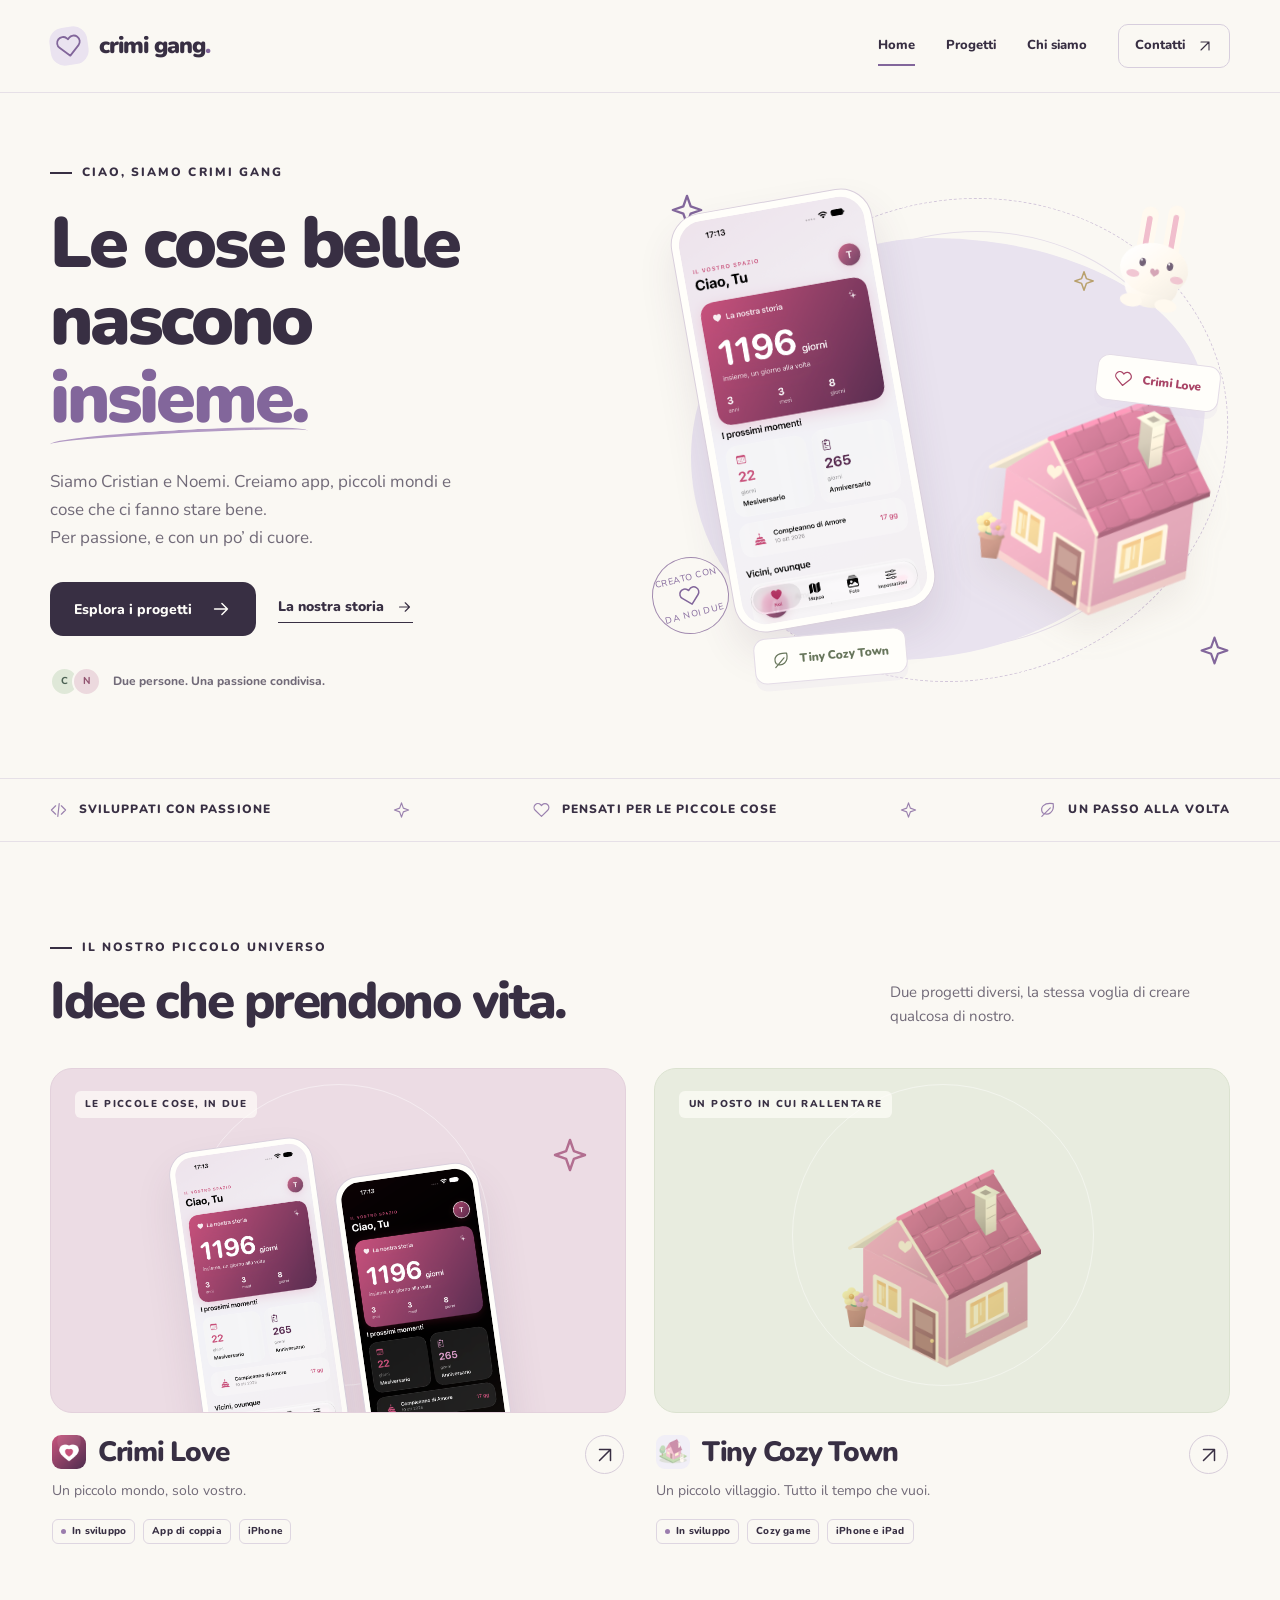
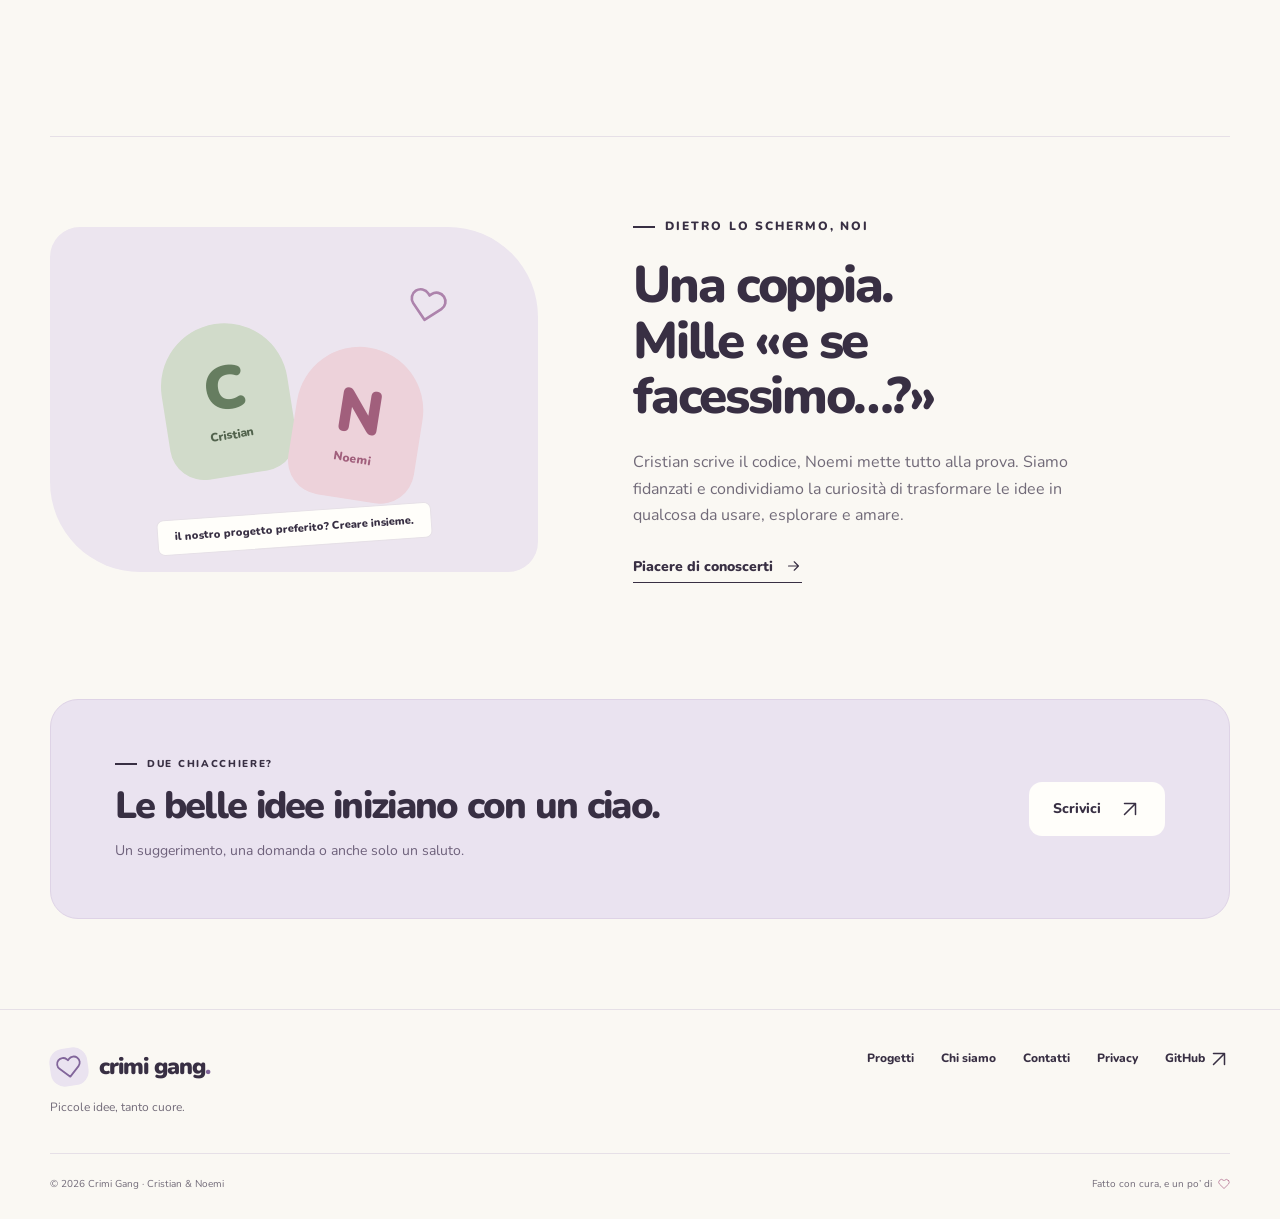
==== commit 8b5f5c47: "Remove village images with advertising signs" ====
--- a/index.html
+++ b/index.html
@@ -1,7 +1,7 @@
 <!doctype html>
 <html lang="it"><head><meta charset="utf-8"><meta name="viewport" content="width=device-width, initial-scale=1"><base href="./">
 <title>Crimi Gang · Piccole idee, tanto cuore</title><meta name="description" content="Siamo Cristian e Noemi. Creiamo app, giochi e piccoli mondi per passione. Scopri Crimi Love, Tiny Cozy Town e la nostra storia."><meta name="theme-color" content="#faf8f3"><link rel="icon" type="image/svg+xml" href="favicon.svg"><link rel="canonical" href="https://crimi-gang.github.io/">
-<meta property="og:type" content="website"><meta property="og:locale" content="it_IT"><meta property="og:site_name" content="Crimi Gang"><meta property="og:title" content="Crimi Gang · Piccole idee, tanto cuore"><meta property="og:description" content="Siamo Cristian e Noemi. Creiamo app, giochi e piccoli mondi per passione. Scopri Crimi Love, Tiny Cozy Town e la nostra storia."><meta property="og:url" content="https://crimi-gang.github.io/"><meta property="og:image" content="https://crimi-gang.github.io/town-town.png"><meta name="twitter:card" content="summary_large_image">
+<meta property="og:type" content="website"><meta property="og:locale" content="it_IT"><meta property="og:site_name" content="Crimi Gang"><meta property="og:title" content="Crimi Gang · Piccole idee, tanto cuore"><meta property="og:description" content="Siamo Cristian e Noemi. Creiamo app, giochi e piccoli mondi per passione. Scopri Crimi Love, Tiny Cozy Town e la nostra storia."><meta property="og:url" content="https://crimi-gang.github.io/"><meta property="og:image" content="https://crimi-gang.github.io/town-cottage.png"><meta name="twitter:card" content="summary_large_image">
 <link rel="preload" href="fonts-nunito-latin.woff2" as="font" type="font/woff2" crossorigin><link rel="stylesheet" href="styles.css"><script src="site.js" defer></script><script type="application/ld+json">{"@context": "https://schema.org", "@type": "WebSite", "name": "Crimi Gang", "url": "https://crimi-gang.github.io", "inLanguage": "it", "description": "App, giochi e idee di Cristian e Noemi, creati insieme per passione."}</script></head>
 <body class=""><a class="skip-link" href="#main">Vai al contenuto</a><header class="site-header"><div class="header-inner wrap"><a class="brand" href="./" aria-label="Crimi Gang, home"><span class="brand-mark"><svg class="" viewBox="0 0 24 24" fill="none" stroke="currentColor" stroke-width="1.65" stroke-linecap="round" stroke-linejoin="round" aria-hidden="true"><path d="M20.8 4.6a5.5 5.5 0 0 0-7.8 0L12 5.7l-1.1-1.1a5.5 5.5 0 0 0-7.8 7.8L12 21l8.8-8.6a5.5 5.5 0 0 0 0-7.8Z"/></svg></span><span>crimi gang<span class="dot">.</span></span></a><button class="menu-toggle" aria-label="Apri menu" aria-controls="main-nav" aria-expanded="false"><svg class="" viewBox="0 0 24 24" fill="none" stroke="currentColor" stroke-width="1.65" stroke-linecap="round" stroke-linejoin="round" aria-hidden="true"><path d="M4 7h16M4 12h16M4 17h16"/></svg></button><nav class="nav" id="main-nav" aria-label="Navigazione principale"><a href="./" aria-current="page">Home</a><a href="progetti.html">Progetti</a><a href="chi-siamo.html">Chi siamo</a><a class="nav-contact" href="contatti.html" >Contatti<svg class="" viewBox="0 0 24 24" fill="none" stroke="currentColor" stroke-width="1.65" stroke-linecap="round" stroke-linejoin="round" aria-hidden="true"><path d="M6 18 18 6M6 6h12v12"/></svg></a></nav></div></header>
 <main id="main">
@@ -11,7 +11,7 @@
 <section class="section wrap" aria-labelledby="projects-title"><div class="section-head"><div><div class="eyebrow">Il nostro piccolo universo</div><h2 id="projects-title">Idee che prendono vita.</h2></div><p>Due progetti diversi, la stessa voglia di creare qualcosa di nostro.</p></div><div class="project-grid"><a class="project-card" href="crimi-love.html" aria-label="Scopri Crimi Love">
       <div class="project-cover "><span class="cover-label">Le piccole cose, in due</span><div class="cover-phones"><div class="phone "><img src="love-home-light.png" alt="Anteprima dimostrativa di Crimi Love in tema chiaro" class="" fetchpriority="high" decoding="async" width="471" height="1024"></div><div class="phone "><img src="love-home-dark.png" alt="Anteprima dimostrativa di Crimi Love in tema scuro" class="" fetchpriority="high" decoding="async" width="471" height="1024"></div></div><svg class="cover-spark" viewBox="0 0 24 24" fill="none" stroke="currentColor" stroke-width="1.65" stroke-linecap="round" stroke-linejoin="round" aria-hidden="true"><path d="m12 2 2.6 7.4L22 12l-7.4 2.6L12 22l-2.6-7.4L2 12l7.4-2.6Z"/></svg></div>
       <div class="project-caption"><div><h3><img src="love-icon.png" alt="" class="" loading="lazy" decoding="async" width="192" height="192">Crimi Love</h3><p>Un piccolo mondo, solo vostro.</p><div class="tags"><span class="tag"><span class="status-dot"></span>In sviluppo</span><span class="tag">App di coppia</span><span class="tag">iPhone</span></div></div><span class="card-arrow"><svg class="" viewBox="0 0 24 24" fill="none" stroke="currentColor" stroke-width="1.65" stroke-linecap="round" stroke-linejoin="round" aria-hidden="true"><path d="M6 18 18 6M6 6h12v12"/></svg></span></div></a><a class="project-card" href="tiny-cozy-town.html" aria-label="Scopri Tiny Cozy Town">
-      <div class="project-cover cozy"><span class="cover-label">Un posto in cui rallentare</span><img src="town-town.png?v=5e47b8b182" alt="Il villaggio aggiornato di Tiny Cozy Town con cinque edifici, Mochi, Pip e nuove decorazioni" class="cover-town" loading="lazy" decoding="async" width="1440" height="1100"></div>
+      <div class="project-cover cozy"><span class="cover-label">Un posto in cui rallentare</span><img src="town-cottage.png?v=05a201aa35" alt="La casetta rosa di Tiny Cozy Town" class="cover-town" loading="lazy" decoding="async" width="568" height="636"></div>
       <div class="project-caption"><div><h3><img src="town-icon.png?v=fe20bbb469" alt="" class="" loading="lazy" decoding="async" width="192" height="192">Tiny Cozy Town</h3><p>Un piccolo villaggio. Tutto il tempo che vuoi.</p><div class="tags"><span class="tag"><span class="status-dot"></span>In sviluppo</span><span class="tag">Cozy game</span><span class="tag">iPhone e iPad</span></div></div><span class="card-arrow"><svg class="" viewBox="0 0 24 24" fill="none" stroke="currentColor" stroke-width="1.65" stroke-linecap="round" stroke-linejoin="round" aria-hidden="true"><path d="M6 18 18 6M6 6h12v12"/></svg></span></div></a></div></section>
 <section class="section wrap" aria-labelledby="about-title"><div class="about-panel"><div class="about-art" role="img" aria-label="Cristian e Noemi, due persone e una passione condivisa"><div class="profile-token"><span>C</span><small>Cristian</small></div><div class="profile-token noemi"><span>N</span><small>Noemi</small></div><svg class="about-heart" viewBox="0 0 24 24" fill="none" stroke="currentColor" stroke-width="1.65" stroke-linecap="round" stroke-linejoin="round" aria-hidden="true"><path d="M20.8 4.6a5.5 5.5 0 0 0-7.8 0L12 5.7l-1.1-1.1a5.5 5.5 0 0 0-7.8 7.8L12 21l8.8-8.6a5.5 5.5 0 0 0 0-7.8Z"/></svg><span class="about-note">il nostro progetto preferito? Creare insieme.</span></div><div class="about-copy"><div class="eyebrow">Dietro lo schermo, noi</div><h2 id="about-title">Una coppia.<br>Mille «e se facessimo…?»</h2><p>Cristian scrive il codice, Noemi mette tutto alla prova. Siamo fidanzati e condividiamo la curiosità di trasformare le idee in qualcosa da usare, esplorare e amare.</p><a class="text-link" href="chi-siamo.html">Piacere di conoscerti<svg class="" viewBox="0 0 24 24" fill="none" stroke="currentColor" stroke-width="1.65" stroke-linecap="round" stroke-linejoin="round" aria-hidden="true"><path d="M5 12h14m-6-6 6 6-6 6"/></svg></a></div></div></section><aside class="contact-band wrap"><div><div class="eyebrow">Due chiacchiere?</div><h2>Le belle idee iniziano con un ciao.</h2><p>Un suggerimento, una domanda o anche solo un saluto.</p></div><a class="button light" href="contatti.html">Scrivici<svg class="" viewBox="0 0 24 24" fill="none" stroke="currentColor" stroke-width="1.65" stroke-linecap="round" stroke-linejoin="round" aria-hidden="true"><path d="M6 18 18 6M6 6h12v12"/></svg></a></aside></main>
 <footer class="site-footer"><div class="wrap"><div class="footer-top"><div><a class="brand" href="./"><span class="brand-mark"><svg class="" viewBox="0 0 24 24" fill="none" stroke="currentColor" stroke-width="1.65" stroke-linecap="round" stroke-linejoin="round" aria-hidden="true"><path d="M20.8 4.6a5.5 5.5 0 0 0-7.8 0L12 5.7l-1.1-1.1a5.5 5.5 0 0 0-7.8 7.8L12 21l8.8-8.6a5.5 5.5 0 0 0 0-7.8Z"/></svg></span><span>crimi gang<span class="dot">.</span></span></a><p>Piccole idee, tanto cuore.</p></div><nav class="footer-links" aria-label="Link nel footer"><a href="progetti.html">Progetti</a><a href="chi-siamo.html">Chi siamo</a><a href="contatti.html">Contatti</a><a href="privacy.html">Privacy</a><a href="https://github.com/crimi-gang" target="_blank" rel="noopener noreferrer">GitHub <svg class="" viewBox="0 0 24 24" fill="none" stroke="currentColor" stroke-width="1.65" stroke-linecap="round" stroke-linejoin="round" aria-hidden="true"><path d="M6 18 18 6M6 6h12v12"/></svg></a></nav></div><div class="footer-bottom"><span>© 2026 Crimi Gang · Cristian &amp; Noemi</span><span>Fatto con cura, e un po’ di <svg class="" viewBox="0 0 24 24" fill="none" stroke="currentColor" stroke-width="1.65" stroke-linecap="round" stroke-linejoin="round" aria-hidden="true"><path d="M20.8 4.6a5.5 5.5 0 0 0-7.8 0L12 5.7l-1.1-1.1a5.5 5.5 0 0 0-7.8 7.8L12 21l8.8-8.6a5.5 5.5 0 0 0 0-7.8Z"/></svg></span></div></div></footer></body></html>
--- a/styles.css
+++ b/styles.css
@@ -641,8 +641,10 @@
 .cover-town {
   position: absolute;
   width: 100%;
+  height: 78%;
+  object-fit: contain;
   max-width: none;
-  bottom: -5px;
+  bottom: 12px;
   mix-blend-mode: multiply;
   transition: transform 0.5s;
 }
@@ -974,7 +976,10 @@
   min-height: 440px;
 }
 .detail-visual.cozy > img {
-  width: 100%;
+  width: 80%;
+  max-height: 320px;
+  object-fit: contain;
+  margin: auto;
   mix-blend-mode: multiply;
 }
 .detail-visual .visual-label {
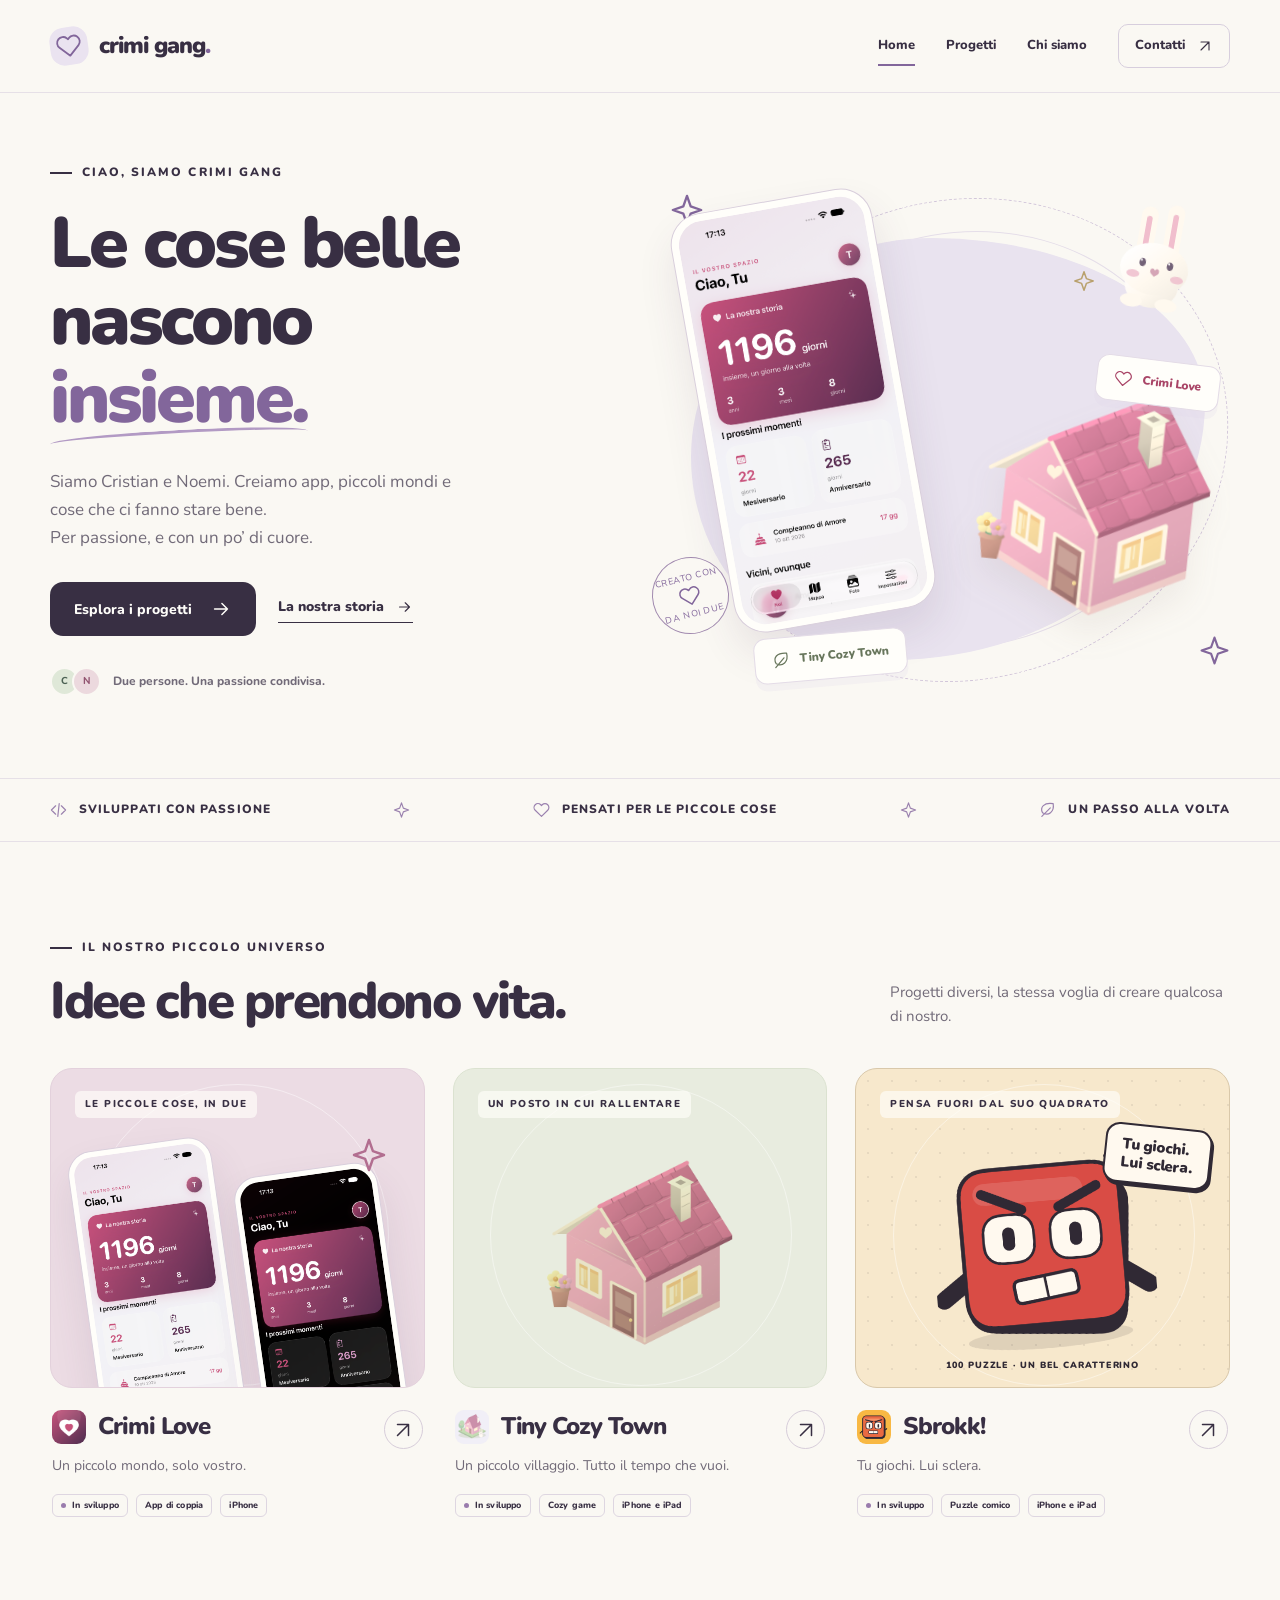
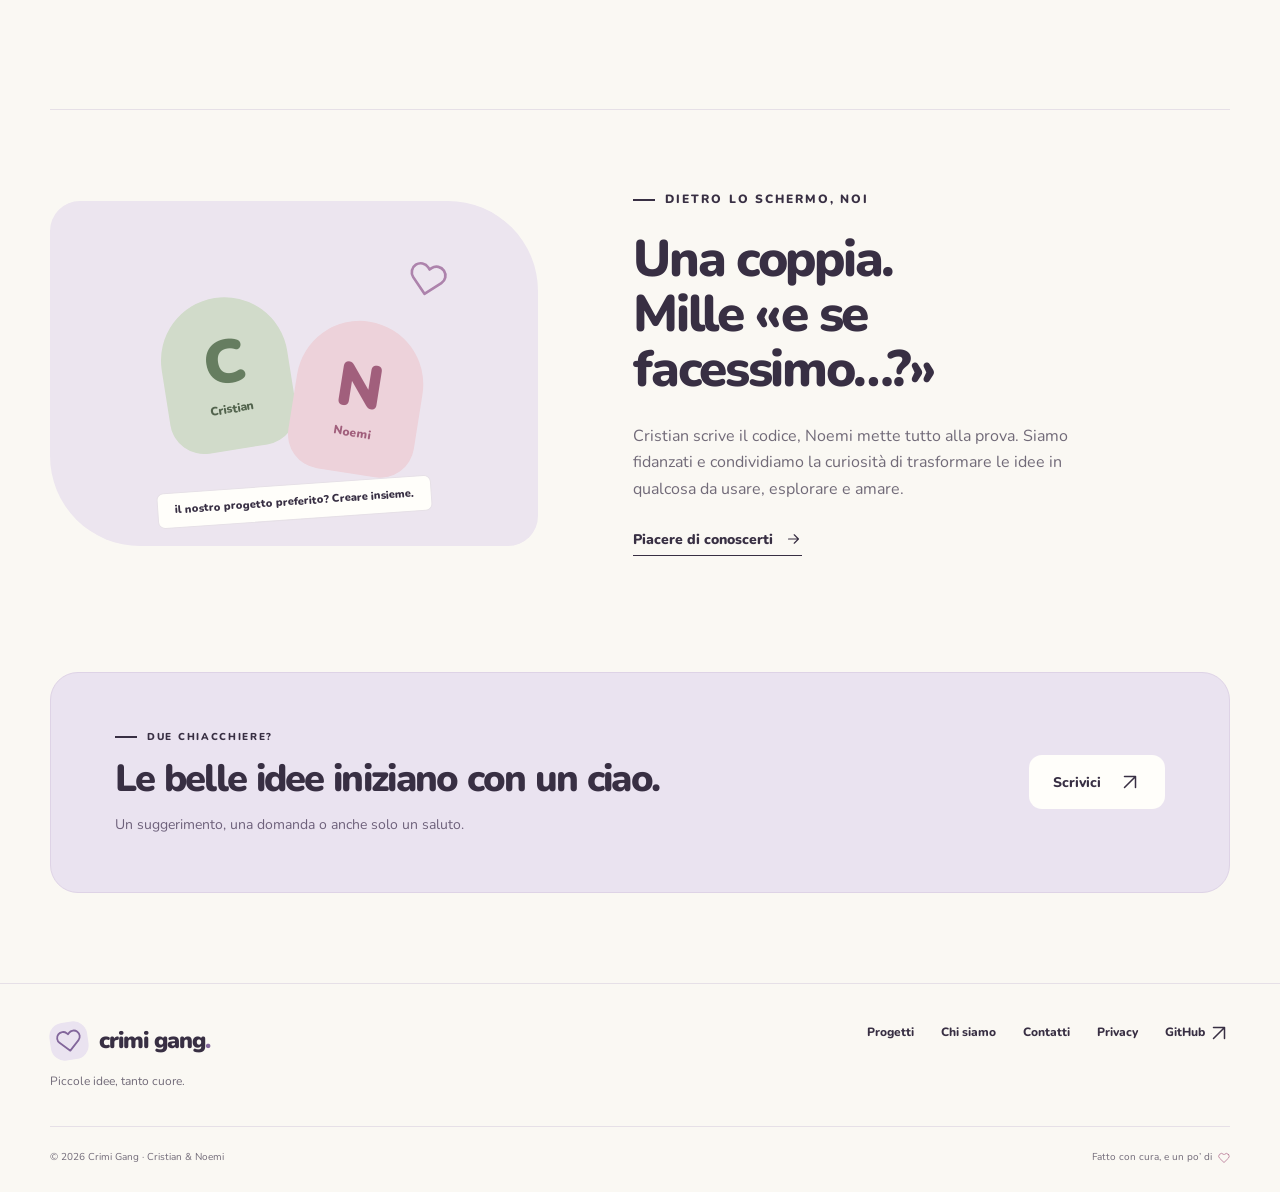
==== commit 32457b45: "Add Sbrokk game project and original artwork" ====
--- a/index.html
+++ b/index.html
@@ -1,17 +1,17 @@
 <!doctype html>
 <html lang="it"><head><meta charset="utf-8"><meta name="viewport" content="width=device-width, initial-scale=1"><base href="./">
-<title>Crimi Gang · Piccole idee, tanto cuore</title><meta name="description" content="Siamo Cristian e Noemi. Creiamo app, giochi e piccoli mondi per passione. Scopri Crimi Love, Tiny Cozy Town e la nostra storia."><meta name="theme-color" content="#faf8f3"><link rel="icon" type="image/svg+xml" href="favicon.svg"><link rel="canonical" href="https://crimi-gang.github.io/">
-<meta property="og:type" content="website"><meta property="og:locale" content="it_IT"><meta property="og:site_name" content="Crimi Gang"><meta property="og:title" content="Crimi Gang · Piccole idee, tanto cuore"><meta property="og:description" content="Siamo Cristian e Noemi. Creiamo app, giochi e piccoli mondi per passione. Scopri Crimi Love, Tiny Cozy Town e la nostra storia."><meta property="og:url" content="https://crimi-gang.github.io/"><meta property="og:image" content="https://crimi-gang.github.io/town-cottage.png"><meta name="twitter:card" content="summary_large_image">
+<title>Crimi Gang · Piccole idee, tanto cuore</title><meta name="description" content="Siamo Cristian e Noemi. Creiamo app, giochi e piccoli mondi per passione. Scopri Crimi Love, Tiny Cozy Town, Sbrokk! e la nostra storia."><meta name="theme-color" content="#faf8f3"><link rel="icon" type="image/svg+xml" href="favicon.svg"><link rel="canonical" href="https://crimi-gang.github.io/">
+<meta property="og:type" content="website"><meta property="og:locale" content="it_IT"><meta property="og:site_name" content="Crimi Gang"><meta property="og:title" content="Crimi Gang · Piccole idee, tanto cuore"><meta property="og:description" content="Siamo Cristian e Noemi. Creiamo app, giochi e piccoli mondi per passione. Scopri Crimi Love, Tiny Cozy Town, Sbrokk! e la nostra storia."><meta property="og:url" content="https://crimi-gang.github.io/"><meta property="og:image" content="https://crimi-gang.github.io/town-cottage.png"><meta name="twitter:card" content="summary_large_image">
 <link rel="preload" href="fonts-nunito-latin.woff2" as="font" type="font/woff2" crossorigin><link rel="stylesheet" href="styles.css"><script src="site.js" defer></script><script type="application/ld+json">{"@context": "https://schema.org", "@type": "WebSite", "name": "Crimi Gang", "url": "https://crimi-gang.github.io", "inLanguage": "it", "description": "App, giochi e idee di Cristian e Noemi, creati insieme per passione."}</script></head>
 <body class=""><a class="skip-link" href="#main">Vai al contenuto</a><header class="site-header"><div class="header-inner wrap"><a class="brand" href="./" aria-label="Crimi Gang, home"><span class="brand-mark"><svg class="" viewBox="0 0 24 24" fill="none" stroke="currentColor" stroke-width="1.65" stroke-linecap="round" stroke-linejoin="round" aria-hidden="true"><path d="M20.8 4.6a5.5 5.5 0 0 0-7.8 0L12 5.7l-1.1-1.1a5.5 5.5 0 0 0-7.8 7.8L12 21l8.8-8.6a5.5 5.5 0 0 0 0-7.8Z"/></svg></span><span>crimi gang<span class="dot">.</span></span></a><button class="menu-toggle" aria-label="Apri menu" aria-controls="main-nav" aria-expanded="false"><svg class="" viewBox="0 0 24 24" fill="none" stroke="currentColor" stroke-width="1.65" stroke-linecap="round" stroke-linejoin="round" aria-hidden="true"><path d="M4 7h16M4 12h16M4 17h16"/></svg></button><nav class="nav" id="main-nav" aria-label="Navigazione principale"><a href="./" aria-current="page">Home</a><a href="progetti.html">Progetti</a><a href="chi-siamo.html">Chi siamo</a><a class="nav-contact" href="contatti.html" >Contatti<svg class="" viewBox="0 0 24 24" fill="none" stroke="currentColor" stroke-width="1.65" stroke-linecap="round" stroke-linejoin="round" aria-hidden="true"><path d="M6 18 18 6M6 6h12v12"/></svg></a></nav></div></header>
 <main id="main">
 <section class="home-hero wrap"><div class="hero-copy"><div class="eyebrow">Ciao, siamo Crimi Gang</div><h1>Le cose belle<br>nascono<br><span class="together">insieme.</span></h1><p>Siamo Cristian e Noemi. Creiamo app, piccoli mondi e cose che ci fanno stare bene.<br>Per passione, e con un po’ di cuore.</p><div class="hero-actions"><a class="button primary" href="progetti.html">Esplora i progetti<svg class="" viewBox="0 0 24 24" fill="none" stroke="currentColor" stroke-width="1.65" stroke-linecap="round" stroke-linejoin="round" aria-hidden="true"><path d="M5 12h14m-6-6 6 6-6 6"/></svg></a><a class="text-link" href="chi-siamo.html">La nostra storia<svg class="" viewBox="0 0 24 24" fill="none" stroke="currentColor" stroke-width="1.65" stroke-linecap="round" stroke-linejoin="round" aria-hidden="true"><path d="M5 12h14m-6-6 6 6-6 6"/></svg></a></div><div class="hero-footnote"><div class="mini-avatars" aria-hidden="true"><span>C</span><span>N</span></div>Due persone. Una passione condivisa.</div></div>
 <div class="hero-art" aria-label="I nostri mondi: Crimi Love e Tiny Cozy Town"><div class="art-orbit"></div><div class="hero-blob"></div><div class="phone hero-phone"><img src="love-home-light.png" alt="Anteprima dimostrativa di Crimi Love in tema chiaro" class="" fetchpriority="high" decoding="async" width="471" height="1024"></div><img src="town-cottage.png?v=05a201aa35" alt="" class="hero-house" fetchpriority="high" decoding="async" width="568" height="636"><img src="town-rabbit-0.png?v=9dc13f7a2a" alt="" class="hero-rabbit" fetchpriority="high" decoding="async" width="208" height="268"><span class="floating-note note-love"><svg class="" viewBox="0 0 24 24" fill="none" stroke="currentColor" stroke-width="1.65" stroke-linecap="round" stroke-linejoin="round" aria-hidden="true"><path d="M20.8 4.6a5.5 5.5 0 0 0-7.8 0L12 5.7l-1.1-1.1a5.5 5.5 0 0 0-7.8 7.8L12 21l8.8-8.6a5.5 5.5 0 0 0 0-7.8Z"/></svg>Crimi Love</span><span class="floating-note note-town"><svg class="" viewBox="0 0 24 24" fill="none" stroke="currentColor" stroke-width="1.65" stroke-linecap="round" stroke-linejoin="round" aria-hidden="true"><path d="M20 3C7 1 1 8 5 16c8 5 17-1 15-13ZM4 21 16 9"/></svg>Tiny Cozy Town</span><svg class="art-spark one" viewBox="0 0 24 24" fill="none" stroke="currentColor" stroke-width="1.65" stroke-linecap="round" stroke-linejoin="round" aria-hidden="true"><path d="m12 2 2.6 7.4L22 12l-7.4 2.6L12 22l-2.6-7.4L2 12l7.4-2.6Z"/></svg><svg class="art-spark two" viewBox="0 0 24 24" fill="none" stroke="currentColor" stroke-width="1.65" stroke-linecap="round" stroke-linejoin="round" aria-hidden="true"><path d="m12 2 2.6 7.4L22 12l-7.4 2.6L12 22l-2.6-7.4L2 12l7.4-2.6Z"/></svg><svg class="art-spark three" viewBox="0 0 24 24" fill="none" stroke="currentColor" stroke-width="1.65" stroke-linecap="round" stroke-linejoin="round" aria-hidden="true"><path d="m12 2 2.6 7.4L22 12l-7.4 2.6L12 22l-2.6-7.4L2 12l7.4-2.6Z"/></svg><span class="love-stamp">CREATO CON<svg class="" viewBox="0 0 24 24" fill="none" stroke="currentColor" stroke-width="1.65" stroke-linecap="round" stroke-linejoin="round" aria-hidden="true"><path d="M20.8 4.6a5.5 5.5 0 0 0-7.8 0L12 5.7l-1.1-1.1a5.5 5.5 0 0 0-7.8 7.8L12 21l8.8-8.6a5.5 5.5 0 0 0 0-7.8Z"/></svg>DA NOI DUE</span></div></section>
 <div class="values-strip"><div class="values-inner wrap"><span><svg class="" viewBox="0 0 24 24" fill="none" stroke="currentColor" stroke-width="1.65" stroke-linecap="round" stroke-linejoin="round" aria-hidden="true"><path d="m8 6-6 6 6 6m8-12 6 6-6 6m-3-15-2 18"/></svg>Sviluppati con passione</span><svg class="" viewBox="0 0 24 24" fill="none" stroke="currentColor" stroke-width="1.65" stroke-linecap="round" stroke-linejoin="round" aria-hidden="true"><path d="m12 2 2.6 7.4L22 12l-7.4 2.6L12 22l-2.6-7.4L2 12l7.4-2.6Z"/></svg><span><svg class="" viewBox="0 0 24 24" fill="none" stroke="currentColor" stroke-width="1.65" stroke-linecap="round" stroke-linejoin="round" aria-hidden="true"><path d="M20.8 4.6a5.5 5.5 0 0 0-7.8 0L12 5.7l-1.1-1.1a5.5 5.5 0 0 0-7.8 7.8L12 21l8.8-8.6a5.5 5.5 0 0 0 0-7.8Z"/></svg>Pensati per le piccole cose</span><svg class="" viewBox="0 0 24 24" fill="none" stroke="currentColor" stroke-width="1.65" stroke-linecap="round" stroke-linejoin="round" aria-hidden="true"><path d="m12 2 2.6 7.4L22 12l-7.4 2.6L12 22l-2.6-7.4L2 12l7.4-2.6Z"/></svg><span><svg class="" viewBox="0 0 24 24" fill="none" stroke="currentColor" stroke-width="1.65" stroke-linecap="round" stroke-linejoin="round" aria-hidden="true"><path d="M20 3C7 1 1 8 5 16c8 5 17-1 15-13ZM4 21 16 9"/></svg>Un passo alla volta</span></div></div>
-<section class="section wrap" aria-labelledby="projects-title"><div class="section-head"><div><div class="eyebrow">Il nostro piccolo universo</div><h2 id="projects-title">Idee che prendono vita.</h2></div><p>Due progetti diversi, la stessa voglia di creare qualcosa di nostro.</p></div><div class="project-grid"><a class="project-card" href="crimi-love.html" aria-label="Scopri Crimi Love">
+<section class="section wrap" aria-labelledby="projects-title"><div class="section-head"><div><div class="eyebrow">Il nostro piccolo universo</div><h2 id="projects-title">Idee che prendono vita.</h2></div><p>Progetti diversi, la stessa voglia di creare qualcosa di nostro.</p></div><div class="project-grid"><a class="project-card" href="crimi-love.html" aria-label="Scopri Crimi Love">
       <div class="project-cover "><span class="cover-label">Le piccole cose, in due</span><div class="cover-phones"><div class="phone "><img src="love-home-light.png" alt="Anteprima dimostrativa di Crimi Love in tema chiaro" class="" fetchpriority="high" decoding="async" width="471" height="1024"></div><div class="phone "><img src="love-home-dark.png" alt="Anteprima dimostrativa di Crimi Love in tema scuro" class="" fetchpriority="high" decoding="async" width="471" height="1024"></div></div><svg class="cover-spark" viewBox="0 0 24 24" fill="none" stroke="currentColor" stroke-width="1.65" stroke-linecap="round" stroke-linejoin="round" aria-hidden="true"><path d="m12 2 2.6 7.4L22 12l-7.4 2.6L12 22l-2.6-7.4L2 12l7.4-2.6Z"/></svg></div>
       <div class="project-caption"><div><h3><img src="love-icon.png" alt="" class="" loading="lazy" decoding="async" width="192" height="192">Crimi Love</h3><p>Un piccolo mondo, solo vostro.</p><div class="tags"><span class="tag"><span class="status-dot"></span>In sviluppo</span><span class="tag">App di coppia</span><span class="tag">iPhone</span></div></div><span class="card-arrow"><svg class="" viewBox="0 0 24 24" fill="none" stroke="currentColor" stroke-width="1.65" stroke-linecap="round" stroke-linejoin="round" aria-hidden="true"><path d="M6 18 18 6M6 6h12v12"/></svg></span></div></a><a class="project-card" href="tiny-cozy-town.html" aria-label="Scopri Tiny Cozy Town">
       <div class="project-cover cozy"><span class="cover-label">Un posto in cui rallentare</span><img src="town-cottage.png?v=05a201aa35" alt="La casetta rosa di Tiny Cozy Town" class="cover-town" loading="lazy" decoding="async" width="568" height="636"></div>
-      <div class="project-caption"><div><h3><img src="town-icon.png?v=fe20bbb469" alt="" class="" loading="lazy" decoding="async" width="192" height="192">Tiny Cozy Town</h3><p>Un piccolo villaggio. Tutto il tempo che vuoi.</p><div class="tags"><span class="tag"><span class="status-dot"></span>In sviluppo</span><span class="tag">Cozy game</span><span class="tag">iPhone e iPad</span></div></div><span class="card-arrow"><svg class="" viewBox="0 0 24 24" fill="none" stroke="currentColor" stroke-width="1.65" stroke-linecap="round" stroke-linejoin="round" aria-hidden="true"><path d="M6 18 18 6M6 6h12v12"/></svg></span></div></a></div></section>
+      <div class="project-caption"><div><h3><img src="town-icon.png?v=fe20bbb469" alt="" class="" loading="lazy" decoding="async" width="192" height="192">Tiny Cozy Town</h3><p>Un piccolo villaggio. Tutto il tempo che vuoi.</p><div class="tags"><span class="tag"><span class="status-dot"></span>In sviluppo</span><span class="tag">Cozy game</span><span class="tag">iPhone e iPad</span></div></div><span class="card-arrow"><svg class="" viewBox="0 0 24 24" fill="none" stroke="currentColor" stroke-width="1.65" stroke-linecap="round" stroke-linejoin="round" aria-hidden="true"><path d="M6 18 18 6M6 6h12v12"/></svg></span></div></a><a class="project-card" href="sbrokk.html" aria-label="Scopri Sbrokk!"><div class="project-cover sbrokk"><span class="cover-label">Pensa fuori dal suo quadrato</span><div class="sbrokk-art"><span class="sbrokk-bubble">Tu giochi.<br>Lui sclera.</span><img src="sbrokk-furious.png?v=8171f718cf" alt="Il protagonista di Sbrokk! con un’espressione furiosa" class="sbrokk-character" loading="lazy" decoding="async" width="720" height="720"><span class="sbrokk-stamp">100 PUZZLE · UN BEL CARATTERINO</span></div></div><div class="project-caption"><div><h3><img src="sbrokk-icon.png?v=4594ffa403" alt="" class="" loading="lazy" decoding="async" width="1024" height="1024">Sbrokk!</h3><p>Tu giochi. Lui sclera.</p><div class="tags"><span class="tag"><span class="status-dot"></span>In sviluppo</span><span class="tag">Puzzle comico</span><span class="tag">iPhone e iPad</span></div></div><span class="card-arrow"><svg class="" viewBox="0 0 24 24" fill="none" stroke="currentColor" stroke-width="1.65" stroke-linecap="round" stroke-linejoin="round" aria-hidden="true"><path d="M6 18 18 6M6 6h12v12"/></svg></span></div></a></div></section>
 <section class="section wrap" aria-labelledby="about-title"><div class="about-panel"><div class="about-art" role="img" aria-label="Cristian e Noemi, due persone e una passione condivisa"><div class="profile-token"><span>C</span><small>Cristian</small></div><div class="profile-token noemi"><span>N</span><small>Noemi</small></div><svg class="about-heart" viewBox="0 0 24 24" fill="none" stroke="currentColor" stroke-width="1.65" stroke-linecap="round" stroke-linejoin="round" aria-hidden="true"><path d="M20.8 4.6a5.5 5.5 0 0 0-7.8 0L12 5.7l-1.1-1.1a5.5 5.5 0 0 0-7.8 7.8L12 21l8.8-8.6a5.5 5.5 0 0 0 0-7.8Z"/></svg><span class="about-note">il nostro progetto preferito? Creare insieme.</span></div><div class="about-copy"><div class="eyebrow">Dietro lo schermo, noi</div><h2 id="about-title">Una coppia.<br>Mille «e se facessimo…?»</h2><p>Cristian scrive il codice, Noemi mette tutto alla prova. Siamo fidanzati e condividiamo la curiosità di trasformare le idee in qualcosa da usare, esplorare e amare.</p><a class="text-link" href="chi-siamo.html">Piacere di conoscerti<svg class="" viewBox="0 0 24 24" fill="none" stroke="currentColor" stroke-width="1.65" stroke-linecap="round" stroke-linejoin="round" aria-hidden="true"><path d="M5 12h14m-6-6 6 6-6 6"/></svg></a></div></div></section><aside class="contact-band wrap"><div><div class="eyebrow">Due chiacchiere?</div><h2>Le belle idee iniziano con un ciao.</h2><p>Un suggerimento, una domanda o anche solo un saluto.</p></div><a class="button light" href="contatti.html">Scrivici<svg class="" viewBox="0 0 24 24" fill="none" stroke="currentColor" stroke-width="1.65" stroke-linecap="round" stroke-linejoin="round" aria-hidden="true"><path d="M6 18 18 6M6 6h12v12"/></svg></a></aside></main>
 <footer class="site-footer"><div class="wrap"><div class="footer-top"><div><a class="brand" href="./"><span class="brand-mark"><svg class="" viewBox="0 0 24 24" fill="none" stroke="currentColor" stroke-width="1.65" stroke-linecap="round" stroke-linejoin="round" aria-hidden="true"><path d="M20.8 4.6a5.5 5.5 0 0 0-7.8 0L12 5.7l-1.1-1.1a5.5 5.5 0 0 0-7.8 7.8L12 21l8.8-8.6a5.5 5.5 0 0 0 0-7.8Z"/></svg></span><span>crimi gang<span class="dot">.</span></span></a><p>Piccole idee, tanto cuore.</p></div><nav class="footer-links" aria-label="Link nel footer"><a href="progetti.html">Progetti</a><a href="chi-siamo.html">Chi siamo</a><a href="contatti.html">Contatti</a><a href="privacy.html">Privacy</a><a href="https://github.com/crimi-gang" target="_blank" rel="noopener noreferrer">GitHub <svg class="" viewBox="0 0 24 24" fill="none" stroke="currentColor" stroke-width="1.65" stroke-linecap="round" stroke-linejoin="round" aria-hidden="true"><path d="M6 18 18 6M6 6h12v12"/></svg></a></nav></div><div class="footer-bottom"><span>© 2026 Crimi Gang · Cristian &amp; Noemi</span><span>Fatto con cura, e un po’ di <svg class="" viewBox="0 0 24 24" fill="none" stroke="currentColor" stroke-width="1.65" stroke-linecap="round" stroke-linejoin="round" aria-hidden="true"><path d="M20.8 4.6a5.5 5.5 0 0 0-7.8 0L12 5.7l-1.1-1.1a5.5 5.5 0 0 0-7.8 7.8L12 21l8.8-8.6a5.5 5.5 0 0 0 0-7.8Z"/></svg></span></div></div></footer></body></html>
--- a/styles.css
+++ b/styles.css
@@ -2074,6 +2074,109 @@
     padding: 9px 11px;
   }
 }
+/* Sbrokk! uses the original game's warm palette and outlined shapes. */
+.project-cover.sbrokk,
+.detail-visual.sbrokk {
+  background-color: #f7e8cc;
+  background-image: radial-gradient(#30293415 1px, transparent 1px);
+  background-size: 24px 24px;
+  border: 1px solid #d9c8aa;
+}
+.sbrokk-art {
+  position: relative;
+  width: 100%;
+  height: 100%;
+  min-height: 300px;
+  color: #302934;
+}
+.sbrokk-character {
+  position: absolute;
+  width: 220px;
+  height: 220px;
+  object-fit: contain;
+  left: 50%;
+  bottom: 32px;
+  transform: translateX(-50%) rotate(-5deg);
+  transition: transform .3s;
+}
+.project-card:hover .sbrokk-character {
+  transform: translateX(-50%) rotate(3deg) translateY(-5px);
+}
+.sbrokk-bubble {
+  position: absolute;
+  right: 18px;
+  top: 57px;
+  z-index: 1;
+  padding: 10px 15px;
+  background: #fff9ef;
+  border: 2px solid #302934;
+  border-radius: 14px;
+  box-shadow: 2px 3px 0 #302934;
+  transform: rotate(6deg);
+  font-size: 15px;
+  font-weight: 900;
+  line-height: 1.2;
+}
+.sbrokk-stamp {
+  position: absolute;
+  bottom: 14px;
+  left: 0;
+  width: 100%;
+  text-align: center;
+  font-size: 9px;
+  font-weight: 900;
+  letter-spacing: .1em;
+}
+.detail-sbrokk {
+  --purple: #a24628;
+  --lilac: #f8e5d3;
+}
+.detail-sbrokk h1 .accent {
+  display: inline-block;
+  color: #c4492a;
+  transform: rotate(10deg);
+}
+.sbrokk-eyebrow { margin-top: 30px; }
+.detail-visual.sbrokk { min-height: 480px; }
+.detail-visual.sbrokk .sbrokk-art { min-height: 480px; }
+.detail-visual.sbrokk .sbrokk-character {
+  width: 78%;
+  height: auto;
+  max-width: 350px;
+  bottom: 58px;
+}
+.detail-visual.sbrokk .sbrokk-bubble {
+  top: 28px;
+  right: 26px;
+  font-size: 23px;
+  padding: 14px 21px;
+}
+.detail-visual.sbrokk .sbrokk-stamp { bottom: 26px; font-size: 10px; }
+.sbrokk-gallery { background: #f8ecd6; }
+.sbrokk-faces { grid-template-columns: repeat(3, minmax(0, 1fr)); }
+.sbrokk-gallery .texture-item,
+.sbrokk-gallery .gallery-item { background: #fff9ef; border-color: #daceba; }
+.sbrokk-gallery .texture-item img { width: 100%; max-width: 220px; height: auto; }
+.sbrokk-gallery .texture-zoom { border-color: #daceba; }
+.sbrokk-gallery-note { font-size: 12px; margin-top: 25px; }
+.sbrokk-development { margin: 0 0 55px; }
+@media (min-width: 1100px) {
+  .project-grid { grid-template-columns: repeat(3, minmax(0, 1fr)); }
+  .project-cover { height: 320px; }
+  .project-caption h3 { font-size: 24px; }
+  .project-caption .tag { font-size: 9px; }
+}
+@media (min-width: 761px) and (max-width: 1099px) {
+  .project-grid > :last-child:nth-child(odd) { grid-column: 1 / -1; }
+}
+@media (max-width: 760px) {
+  .detail-visual.sbrokk,
+  .detail-visual.sbrokk .sbrokk-art { min-height: 390px; }
+  .detail-visual.sbrokk .sbrokk-character { max-width: 270px; bottom: 45px; }
+  .detail-visual.sbrokk .sbrokk-bubble { font-size: 20px; }
+  .sbrokk-faces { grid-template-columns: repeat(2, minmax(0, 1fr)); }
+}
+
 @media (prefers-reduced-motion: reduce) {
   html {
     scroll-behavior: auto;
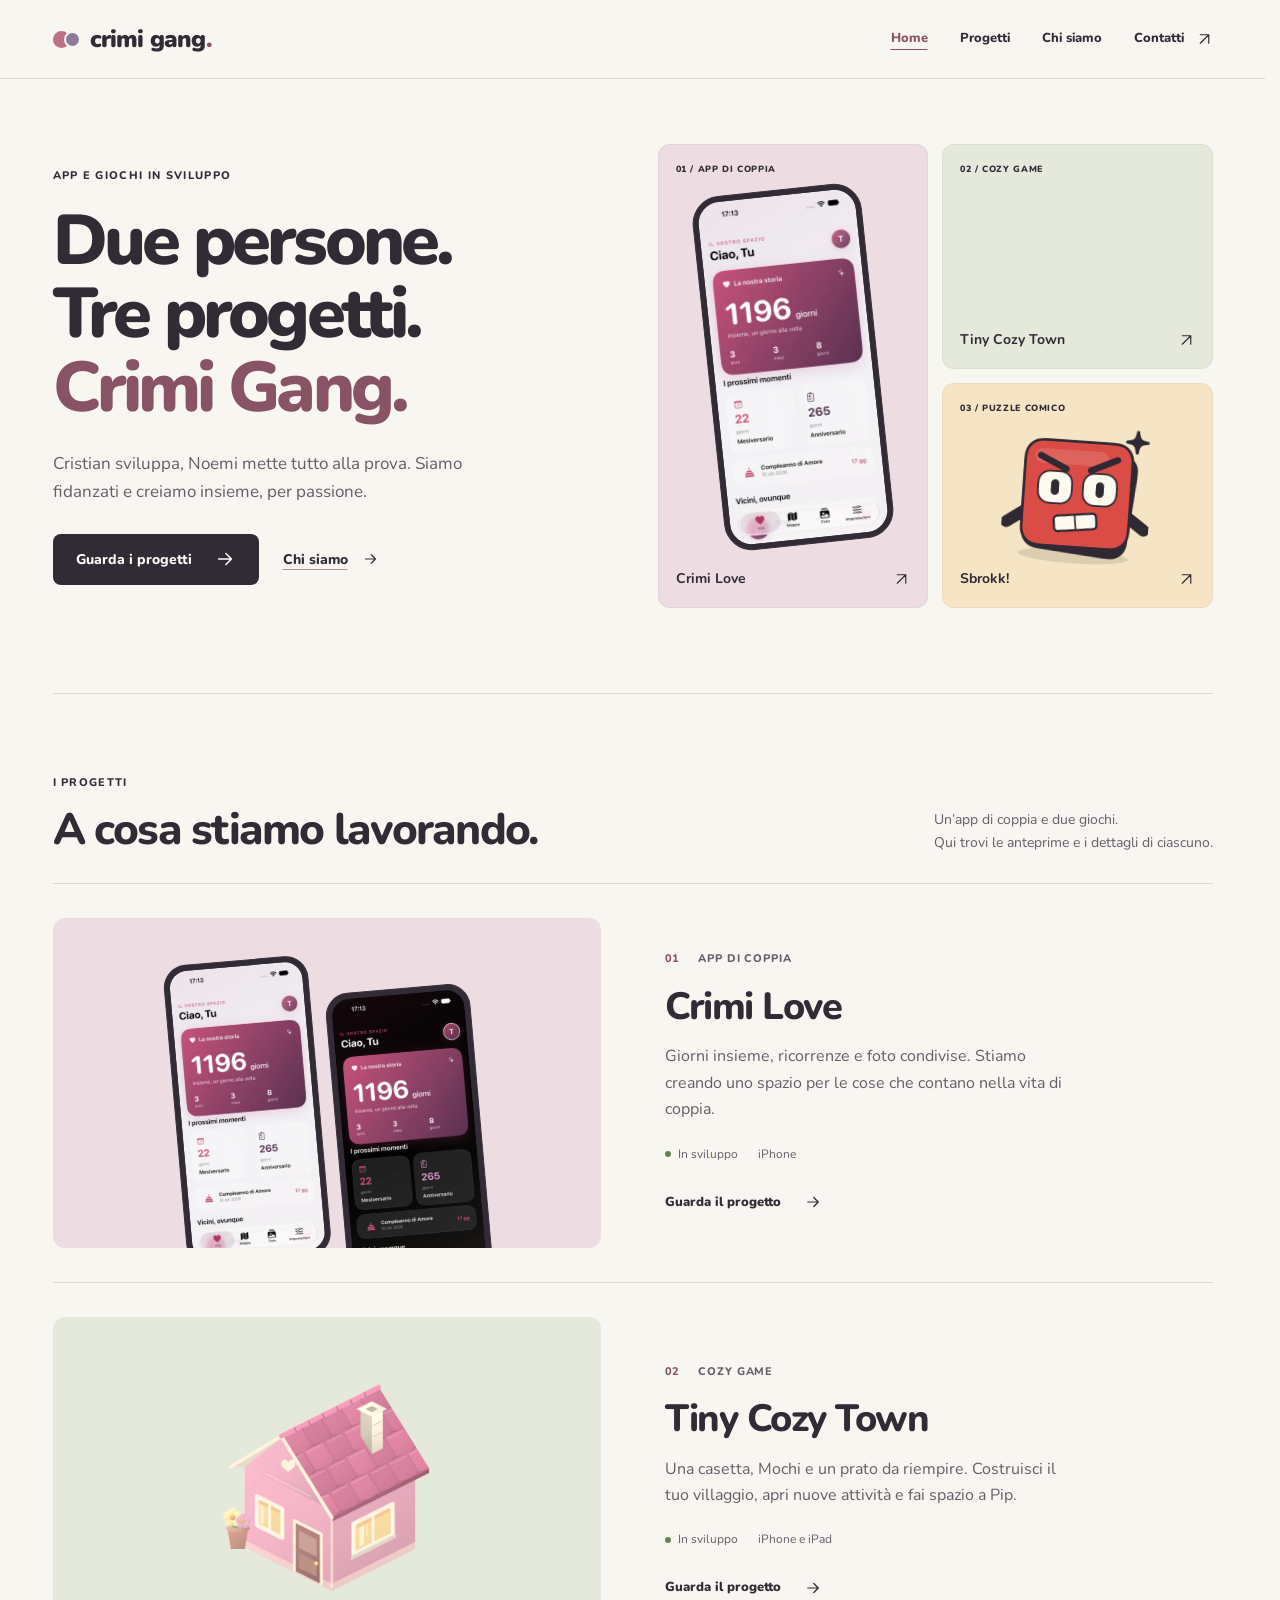
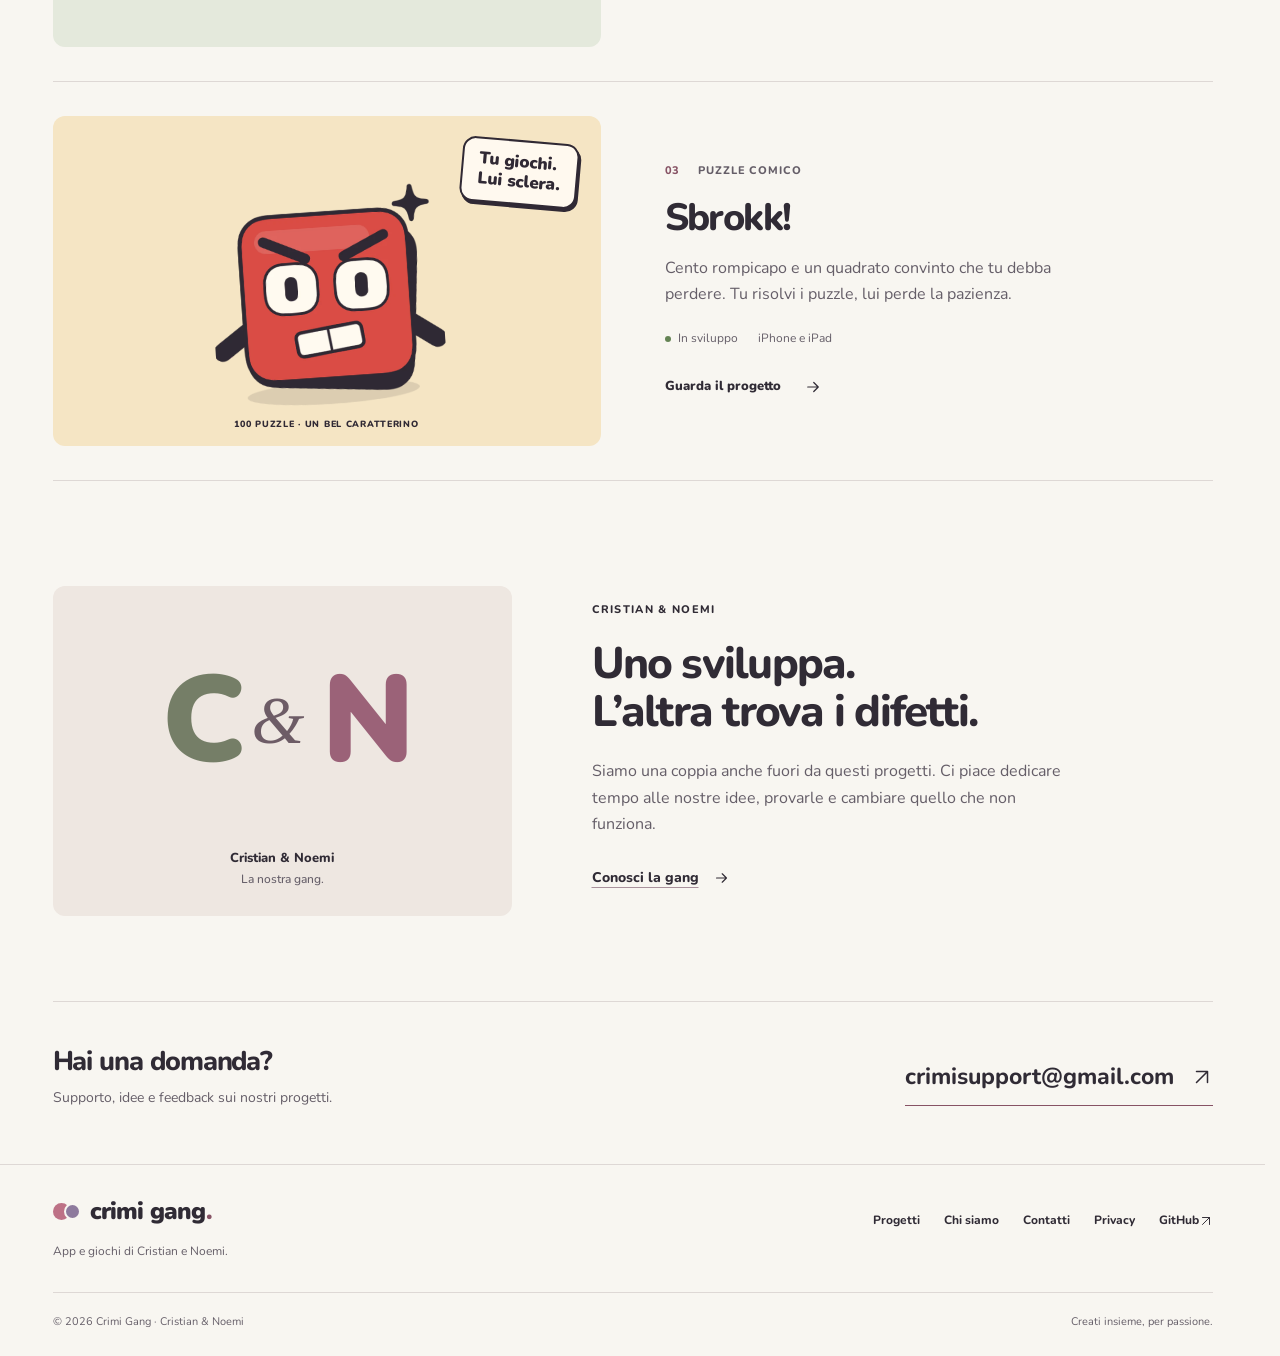
==== commit d6619559: "Refine Crimi Gang design, copy and image performance" ====
--- a/index.html
+++ b/index.html
@@ -1,17 +1,12 @@
 <!doctype html>
 <html lang="it"><head><meta charset="utf-8"><meta name="viewport" content="width=device-width, initial-scale=1"><base href="./">
-<title>Crimi Gang · Piccole idee, tanto cuore</title><meta name="description" content="Siamo Cristian e Noemi. Creiamo app, giochi e piccoli mondi per passione. Scopri Crimi Love, Tiny Cozy Town, Sbrokk! e la nostra storia."><meta name="theme-color" content="#faf8f3"><link rel="icon" type="image/svg+xml" href="favicon.svg"><link rel="canonical" href="https://crimi-gang.github.io/">
-<meta property="og:type" content="website"><meta property="og:locale" content="it_IT"><meta property="og:site_name" content="Crimi Gang"><meta property="og:title" content="Crimi Gang · Piccole idee, tanto cuore"><meta property="og:description" content="Siamo Cristian e Noemi. Creiamo app, giochi e piccoli mondi per passione. Scopri Crimi Love, Tiny Cozy Town, Sbrokk! e la nostra storia."><meta property="og:url" content="https://crimi-gang.github.io/"><meta property="og:image" content="https://crimi-gang.github.io/town-cottage.png"><meta name="twitter:card" content="summary_large_image">
-<link rel="preload" href="fonts-nunito-latin.woff2" as="font" type="font/woff2" crossorigin><link rel="stylesheet" href="styles.css"><script src="site.js" defer></script><script type="application/ld+json">{"@context": "https://schema.org", "@type": "WebSite", "name": "Crimi Gang", "url": "https://crimi-gang.github.io", "inLanguage": "it", "description": "App, giochi e idee di Cristian e Noemi, creati insieme per passione."}</script></head>
-<body class=""><a class="skip-link" href="#main">Vai al contenuto</a><header class="site-header"><div class="header-inner wrap"><a class="brand" href="./" aria-label="Crimi Gang, home"><span class="brand-mark"><svg class="" viewBox="0 0 24 24" fill="none" stroke="currentColor" stroke-width="1.65" stroke-linecap="round" stroke-linejoin="round" aria-hidden="true"><path d="M20.8 4.6a5.5 5.5 0 0 0-7.8 0L12 5.7l-1.1-1.1a5.5 5.5 0 0 0-7.8 7.8L12 21l8.8-8.6a5.5 5.5 0 0 0 0-7.8Z"/></svg></span><span>crimi gang<span class="dot">.</span></span></a><button class="menu-toggle" aria-label="Apri menu" aria-controls="main-nav" aria-expanded="false"><svg class="" viewBox="0 0 24 24" fill="none" stroke="currentColor" stroke-width="1.65" stroke-linecap="round" stroke-linejoin="round" aria-hidden="true"><path d="M4 7h16M4 12h16M4 17h16"/></svg></button><nav class="nav" id="main-nav" aria-label="Navigazione principale"><a href="./" aria-current="page">Home</a><a href="progetti.html">Progetti</a><a href="chi-siamo.html">Chi siamo</a><a class="nav-contact" href="contatti.html" >Contatti<svg class="" viewBox="0 0 24 24" fill="none" stroke="currentColor" stroke-width="1.65" stroke-linecap="round" stroke-linejoin="round" aria-hidden="true"><path d="M6 18 18 6M6 6h12v12"/></svg></a></nav></div></header>
+<title>Crimi Gang · App e giochi di Cristian e Noemi</title><meta name="description" content="Siamo Cristian e Noemi. Creiamo app, giochi e piccoli mondi per passione. Scopri Crimi Love, Tiny Cozy Town, Sbrokk! e la nostra storia."><meta name="theme-color" content="#f8f6f1"><meta name="color-scheme" content="light"><link rel="icon" type="image/svg+xml" href="favicon.svg"><link rel="canonical" href="https://crimi-gang.github.io/">
+<meta property="og:type" content="website"><meta property="og:locale" content="it_IT"><meta property="og:site_name" content="Crimi Gang"><meta property="og:title" content="Crimi Gang · App e giochi di Cristian e Noemi"><meta property="og:description" content="Siamo Cristian e Noemi. Creiamo app, giochi e piccoli mondi per passione. Scopri Crimi Love, Tiny Cozy Town, Sbrokk! e la nostra storia."><meta property="og:url" content="https://crimi-gang.github.io/"><meta property="og:image" content="https://crimi-gang.github.io/town-cottage.png"><meta name="twitter:card" content="summary_large_image">
+<link rel="preload" href="fonts-nunito-latin.woff2" as="font" type="font/woff2" crossorigin><script>document.documentElement.classList.add("js")</script><link rel="stylesheet" href="styles.css?v=52a7f4f98d"><script src="site.js?v=c9c8ce0846" defer></script><script type="application/ld+json">{"@context": "https://schema.org", "@type": "WebSite", "name": "Crimi Gang", "url": "https://crimi-gang.github.io", "inLanguage": "it", "description": "App, giochi e idee di Cristian e Noemi, creati insieme per passione."}</script></head>
+<body class="page-home"><a class="skip-link" href="#main">Vai al contenuto</a><header class="site-header"><div class="header-inner wrap"><a class="brand" href="./" aria-label="Crimi Gang, home"><span class="brand-mark" aria-hidden="true"><i></i><i></i></span><span>crimi gang<span class="dot">.</span></span></a><button class="menu-toggle" aria-label="Apri menu" aria-controls="main-nav" aria-expanded="false"><svg class="" viewBox="0 0 24 24" fill="none" stroke="currentColor" stroke-width="1.65" stroke-linecap="round" stroke-linejoin="round" aria-hidden="true"><path d="M4 7h16M4 12h16M4 17h16"/></svg></button><nav class="nav" id="main-nav" aria-label="Navigazione principale"><a href="./" aria-current="page">Home</a><a href="progetti.html">Progetti</a><a href="chi-siamo.html">Chi siamo</a><a class="nav-contact" href="contatti.html" >Contatti<svg class="" viewBox="0 0 24 24" fill="none" stroke="currentColor" stroke-width="1.65" stroke-linecap="round" stroke-linejoin="round" aria-hidden="true"><path d="M6 18 18 6M6 6h12v12"/></svg></a></nav></div></header>
 <main id="main">
-<section class="home-hero wrap"><div class="hero-copy"><div class="eyebrow">Ciao, siamo Crimi Gang</div><h1>Le cose belle<br>nascono<br><span class="together">insieme.</span></h1><p>Siamo Cristian e Noemi. Creiamo app, piccoli mondi e cose che ci fanno stare bene.<br>Per passione, e con un po’ di cuore.</p><div class="hero-actions"><a class="button primary" href="progetti.html">Esplora i progetti<svg class="" viewBox="0 0 24 24" fill="none" stroke="currentColor" stroke-width="1.65" stroke-linecap="round" stroke-linejoin="round" aria-hidden="true"><path d="M5 12h14m-6-6 6 6-6 6"/></svg></a><a class="text-link" href="chi-siamo.html">La nostra storia<svg class="" viewBox="0 0 24 24" fill="none" stroke="currentColor" stroke-width="1.65" stroke-linecap="round" stroke-linejoin="round" aria-hidden="true"><path d="M5 12h14m-6-6 6 6-6 6"/></svg></a></div><div class="hero-footnote"><div class="mini-avatars" aria-hidden="true"><span>C</span><span>N</span></div>Due persone. Una passione condivisa.</div></div>
-<div class="hero-art" aria-label="I nostri mondi: Crimi Love e Tiny Cozy Town"><div class="art-orbit"></div><div class="hero-blob"></div><div class="phone hero-phone"><img src="love-home-light.png" alt="Anteprima dimostrativa di Crimi Love in tema chiaro" class="" fetchpriority="high" decoding="async" width="471" height="1024"></div><img src="town-cottage.png?v=05a201aa35" alt="" class="hero-house" fetchpriority="high" decoding="async" width="568" height="636"><img src="town-rabbit-0.png?v=9dc13f7a2a" alt="" class="hero-rabbit" fetchpriority="high" decoding="async" width="208" height="268"><span class="floating-note note-love"><svg class="" viewBox="0 0 24 24" fill="none" stroke="currentColor" stroke-width="1.65" stroke-linecap="round" stroke-linejoin="round" aria-hidden="true"><path d="M20.8 4.6a5.5 5.5 0 0 0-7.8 0L12 5.7l-1.1-1.1a5.5 5.5 0 0 0-7.8 7.8L12 21l8.8-8.6a5.5 5.5 0 0 0 0-7.8Z"/></svg>Crimi Love</span><span class="floating-note note-town"><svg class="" viewBox="0 0 24 24" fill="none" stroke="currentColor" stroke-width="1.65" stroke-linecap="round" stroke-linejoin="round" aria-hidden="true"><path d="M20 3C7 1 1 8 5 16c8 5 17-1 15-13ZM4 21 16 9"/></svg>Tiny Cozy Town</span><svg class="art-spark one" viewBox="0 0 24 24" fill="none" stroke="currentColor" stroke-width="1.65" stroke-linecap="round" stroke-linejoin="round" aria-hidden="true"><path d="m12 2 2.6 7.4L22 12l-7.4 2.6L12 22l-2.6-7.4L2 12l7.4-2.6Z"/></svg><svg class="art-spark two" viewBox="0 0 24 24" fill="none" stroke="currentColor" stroke-width="1.65" stroke-linecap="round" stroke-linejoin="round" aria-hidden="true"><path d="m12 2 2.6 7.4L22 12l-7.4 2.6L12 22l-2.6-7.4L2 12l7.4-2.6Z"/></svg><svg class="art-spark three" viewBox="0 0 24 24" fill="none" stroke="currentColor" stroke-width="1.65" stroke-linecap="round" stroke-linejoin="round" aria-hidden="true"><path d="m12 2 2.6 7.4L22 12l-7.4 2.6L12 22l-2.6-7.4L2 12l7.4-2.6Z"/></svg><span class="love-stamp">CREATO CON<svg class="" viewBox="0 0 24 24" fill="none" stroke="currentColor" stroke-width="1.65" stroke-linecap="round" stroke-linejoin="round" aria-hidden="true"><path d="M20.8 4.6a5.5 5.5 0 0 0-7.8 0L12 5.7l-1.1-1.1a5.5 5.5 0 0 0-7.8 7.8L12 21l8.8-8.6a5.5 5.5 0 0 0 0-7.8Z"/></svg>DA NOI DUE</span></div></section>
-<div class="values-strip"><div class="values-inner wrap"><span><svg class="" viewBox="0 0 24 24" fill="none" stroke="currentColor" stroke-width="1.65" stroke-linecap="round" stroke-linejoin="round" aria-hidden="true"><path d="m8 6-6 6 6 6m8-12 6 6-6 6m-3-15-2 18"/></svg>Sviluppati con passione</span><svg class="" viewBox="0 0 24 24" fill="none" stroke="currentColor" stroke-width="1.65" stroke-linecap="round" stroke-linejoin="round" aria-hidden="true"><path d="m12 2 2.6 7.4L22 12l-7.4 2.6L12 22l-2.6-7.4L2 12l7.4-2.6Z"/></svg><span><svg class="" viewBox="0 0 24 24" fill="none" stroke="currentColor" stroke-width="1.65" stroke-linecap="round" stroke-linejoin="round" aria-hidden="true"><path d="M20.8 4.6a5.5 5.5 0 0 0-7.8 0L12 5.7l-1.1-1.1a5.5 5.5 0 0 0-7.8 7.8L12 21l8.8-8.6a5.5 5.5 0 0 0 0-7.8Z"/></svg>Pensati per le piccole cose</span><svg class="" viewBox="0 0 24 24" fill="none" stroke="currentColor" stroke-width="1.65" stroke-linecap="round" stroke-linejoin="round" aria-hidden="true"><path d="m12 2 2.6 7.4L22 12l-7.4 2.6L12 22l-2.6-7.4L2 12l7.4-2.6Z"/></svg><span><svg class="" viewBox="0 0 24 24" fill="none" stroke="currentColor" stroke-width="1.65" stroke-linecap="round" stroke-linejoin="round" aria-hidden="true"><path d="M20 3C7 1 1 8 5 16c8 5 17-1 15-13ZM4 21 16 9"/></svg>Un passo alla volta</span></div></div>
-<section class="section wrap" aria-labelledby="projects-title"><div class="section-head"><div><div class="eyebrow">Il nostro piccolo universo</div><h2 id="projects-title">Idee che prendono vita.</h2></div><p>Progetti diversi, la stessa voglia di creare qualcosa di nostro.</p></div><div class="project-grid"><a class="project-card" href="crimi-love.html" aria-label="Scopri Crimi Love">
-      <div class="project-cover "><span class="cover-label">Le piccole cose, in due</span><div class="cover-phones"><div class="phone "><img src="love-home-light.png" alt="Anteprima dimostrativa di Crimi Love in tema chiaro" class="" fetchpriority="high" decoding="async" width="471" height="1024"></div><div class="phone "><img src="love-home-dark.png" alt="Anteprima dimostrativa di Crimi Love in tema scuro" class="" fetchpriority="high" decoding="async" width="471" height="1024"></div></div><svg class="cover-spark" viewBox="0 0 24 24" fill="none" stroke="currentColor" stroke-width="1.65" stroke-linecap="round" stroke-linejoin="round" aria-hidden="true"><path d="m12 2 2.6 7.4L22 12l-7.4 2.6L12 22l-2.6-7.4L2 12l7.4-2.6Z"/></svg></div>
-      <div class="project-caption"><div><h3><img src="love-icon.png" alt="" class="" loading="lazy" decoding="async" width="192" height="192">Crimi Love</h3><p>Un piccolo mondo, solo vostro.</p><div class="tags"><span class="tag"><span class="status-dot"></span>In sviluppo</span><span class="tag">App di coppia</span><span class="tag">iPhone</span></div></div><span class="card-arrow"><svg class="" viewBox="0 0 24 24" fill="none" stroke="currentColor" stroke-width="1.65" stroke-linecap="round" stroke-linejoin="round" aria-hidden="true"><path d="M6 18 18 6M6 6h12v12"/></svg></span></div></a><a class="project-card" href="tiny-cozy-town.html" aria-label="Scopri Tiny Cozy Town">
-      <div class="project-cover cozy"><span class="cover-label">Un posto in cui rallentare</span><img src="town-cottage.png?v=05a201aa35" alt="La casetta rosa di Tiny Cozy Town" class="cover-town" loading="lazy" decoding="async" width="568" height="636"></div>
-      <div class="project-caption"><div><h3><img src="town-icon.png?v=fe20bbb469" alt="" class="" loading="lazy" decoding="async" width="192" height="192">Tiny Cozy Town</h3><p>Un piccolo villaggio. Tutto il tempo che vuoi.</p><div class="tags"><span class="tag"><span class="status-dot"></span>In sviluppo</span><span class="tag">Cozy game</span><span class="tag">iPhone e iPad</span></div></div><span class="card-arrow"><svg class="" viewBox="0 0 24 24" fill="none" stroke="currentColor" stroke-width="1.65" stroke-linecap="round" stroke-linejoin="round" aria-hidden="true"><path d="M6 18 18 6M6 6h12v12"/></svg></span></div></a><a class="project-card" href="sbrokk.html" aria-label="Scopri Sbrokk!"><div class="project-cover sbrokk"><span class="cover-label">Pensa fuori dal suo quadrato</span><div class="sbrokk-art"><span class="sbrokk-bubble">Tu giochi.<br>Lui sclera.</span><img src="sbrokk-furious.png?v=8171f718cf" alt="Il protagonista di Sbrokk! con un’espressione furiosa" class="sbrokk-character" loading="lazy" decoding="async" width="720" height="720"><span class="sbrokk-stamp">100 PUZZLE · UN BEL CARATTERINO</span></div></div><div class="project-caption"><div><h3><img src="sbrokk-icon.png?v=4594ffa403" alt="" class="" loading="lazy" decoding="async" width="1024" height="1024">Sbrokk!</h3><p>Tu giochi. Lui sclera.</p><div class="tags"><span class="tag"><span class="status-dot"></span>In sviluppo</span><span class="tag">Puzzle comico</span><span class="tag">iPhone e iPad</span></div></div><span class="card-arrow"><svg class="" viewBox="0 0 24 24" fill="none" stroke="currentColor" stroke-width="1.65" stroke-linecap="round" stroke-linejoin="round" aria-hidden="true"><path d="M6 18 18 6M6 6h12v12"/></svg></span></div></a></div></section>
-<section class="section wrap" aria-labelledby="about-title"><div class="about-panel"><div class="about-art" role="img" aria-label="Cristian e Noemi, due persone e una passione condivisa"><div class="profile-token"><span>C</span><small>Cristian</small></div><div class="profile-token noemi"><span>N</span><small>Noemi</small></div><svg class="about-heart" viewBox="0 0 24 24" fill="none" stroke="currentColor" stroke-width="1.65" stroke-linecap="round" stroke-linejoin="round" aria-hidden="true"><path d="M20.8 4.6a5.5 5.5 0 0 0-7.8 0L12 5.7l-1.1-1.1a5.5 5.5 0 0 0-7.8 7.8L12 21l8.8-8.6a5.5 5.5 0 0 0 0-7.8Z"/></svg><span class="about-note">il nostro progetto preferito? Creare insieme.</span></div><div class="about-copy"><div class="eyebrow">Dietro lo schermo, noi</div><h2 id="about-title">Una coppia.<br>Mille «e se facessimo…?»</h2><p>Cristian scrive il codice, Noemi mette tutto alla prova. Siamo fidanzati e condividiamo la curiosità di trasformare le idee in qualcosa da usare, esplorare e amare.</p><a class="text-link" href="chi-siamo.html">Piacere di conoscerti<svg class="" viewBox="0 0 24 24" fill="none" stroke="currentColor" stroke-width="1.65" stroke-linecap="round" stroke-linejoin="round" aria-hidden="true"><path d="M5 12h14m-6-6 6 6-6 6"/></svg></a></div></div></section><aside class="contact-band wrap"><div><div class="eyebrow">Due chiacchiere?</div><h2>Le belle idee iniziano con un ciao.</h2><p>Un suggerimento, una domanda o anche solo un saluto.</p></div><a class="button light" href="contatti.html">Scrivici<svg class="" viewBox="0 0 24 24" fill="none" stroke="currentColor" stroke-width="1.65" stroke-linecap="round" stroke-linejoin="round" aria-hidden="true"><path d="M6 18 18 6M6 6h12v12"/></svg></a></aside></main>
-<footer class="site-footer"><div class="wrap"><div class="footer-top"><div><a class="brand" href="./"><span class="brand-mark"><svg class="" viewBox="0 0 24 24" fill="none" stroke="currentColor" stroke-width="1.65" stroke-linecap="round" stroke-linejoin="round" aria-hidden="true"><path d="M20.8 4.6a5.5 5.5 0 0 0-7.8 0L12 5.7l-1.1-1.1a5.5 5.5 0 0 0-7.8 7.8L12 21l8.8-8.6a5.5 5.5 0 0 0 0-7.8Z"/></svg></span><span>crimi gang<span class="dot">.</span></span></a><p>Piccole idee, tanto cuore.</p></div><nav class="footer-links" aria-label="Link nel footer"><a href="progetti.html">Progetti</a><a href="chi-siamo.html">Chi siamo</a><a href="contatti.html">Contatti</a><a href="privacy.html">Privacy</a><a href="https://github.com/crimi-gang" target="_blank" rel="noopener noreferrer">GitHub <svg class="" viewBox="0 0 24 24" fill="none" stroke="currentColor" stroke-width="1.65" stroke-linecap="round" stroke-linejoin="round" aria-hidden="true"><path d="M6 18 18 6M6 6h12v12"/></svg></a></nav></div><div class="footer-bottom"><span>© 2026 Crimi Gang · Cristian &amp; Noemi</span><span>Fatto con cura, e un po’ di <svg class="" viewBox="0 0 24 24" fill="none" stroke="currentColor" stroke-width="1.65" stroke-linecap="round" stroke-linejoin="round" aria-hidden="true"><path d="M20.8 4.6a5.5 5.5 0 0 0-7.8 0L12 5.7l-1.1-1.1a5.5 5.5 0 0 0-7.8 7.8L12 21l8.8-8.6a5.5 5.5 0 0 0 0-7.8Z"/></svg></span></div></div></footer></body></html>+<section class="home-hero wrap"><div class="hero-copy"><div class="eyebrow">App e giochi in sviluppo</div><h1>Due persone.<br>Tre progetti.<br><span>Crimi Gang.</span></h1><p>Cristian sviluppa, Noemi mette tutto alla prova. Siamo fidanzati e creiamo insieme, per passione.</p><div class="hero-actions"><a class="button primary" href="progetti.html">Guarda i progetti<svg class="" viewBox="0 0 24 24" fill="none" stroke="currentColor" stroke-width="1.65" stroke-linecap="round" stroke-linejoin="round" aria-hidden="true"><path d="M5 12h14m-6-6 6 6-6 6"/></svg></a><a class="text-link" href="chi-siamo.html">Chi siamo<svg class="" viewBox="0 0 24 24" fill="none" stroke="currentColor" stroke-width="1.65" stroke-linecap="round" stroke-linejoin="round" aria-hidden="true"><path d="M5 12h14m-6-6 6 6-6 6"/></svg></a></div></div>
+<div class="hero-shelf"><a class="shelf-tile shelf-love" href="crimi-love.html" aria-label="Scopri Crimi Love"><span class="shelf-number">01 / App di coppia</span><div class="phone shelf-phone"><img src="love-home-light-471.webp?v=4794680148" srcset="love-home-light-320.webp?v=9a1593f96c 320w, love-home-light-471.webp?v=4794680148 471w" sizes="(max-width: 760px) 170px, 210px" data-full-src="love-home-light-471.webp?v=4794680148" alt="Crimi Love in tema chiaro" class="" loading="eager" fetchpriority="high" decoding="async" width="471" height="1024"></div><span class="shelf-caption"><strong>Crimi Love</strong><svg class="" viewBox="0 0 24 24" fill="none" stroke="currentColor" stroke-width="1.65" stroke-linecap="round" stroke-linejoin="round" aria-hidden="true"><path d="M6 18 18 6M6 6h12v12"/></svg></span></a><a class="shelf-tile shelf-town" href="tiny-cozy-town.html" aria-label="Scopri Tiny Cozy Town"><span class="shelf-number">02 / Cozy game</span><img src="town-cottage-568.webp?v=0d314a872c" srcset="town-cottage-320.webp?v=13a7674115 320w, town-cottage-568.webp?v=0d314a872c 568w" sizes="(max-width: 760px) 150px, 260px" data-full-src="town-cottage-568.webp?v=0d314a872c" alt="Casetta di Tiny Cozy Town" class="shelf-house" loading="eager" decoding="async" width="568" height="636"><span class="shelf-caption"><strong>Tiny Cozy Town</strong><svg class="" viewBox="0 0 24 24" fill="none" stroke="currentColor" stroke-width="1.65" stroke-linecap="round" stroke-linejoin="round" aria-hidden="true"><path d="M6 18 18 6M6 6h12v12"/></svg></span></a><a class="shelf-tile shelf-sbrokk" href="sbrokk.html" aria-label="Scopri Sbrokk!"><span class="shelf-number">03 / Puzzle comico</span><img src="sbrokk-furious-640.webp?v=011f6cd793" srcset="sbrokk-furious-320.webp?v=e224ec63d3 320w, sbrokk-furious-640.webp?v=011f6cd793 640w, sbrokk-furious-720.webp?v=a9e4d10e0a 720w" sizes="(max-width: 760px) 120px, 210px" data-full-src="sbrokk-furious-720.webp?v=a9e4d10e0a" alt="Il protagonista di Sbrokk!" class="shelf-character" loading="eager" decoding="async" width="720" height="720"><span class="shelf-caption"><strong>Sbrokk!</strong><svg class="" viewBox="0 0 24 24" fill="none" stroke="currentColor" stroke-width="1.65" stroke-linecap="round" stroke-linejoin="round" aria-hidden="true"><path d="M6 18 18 6M6 6h12v12"/></svg></span></a></div></section>
+<section class="section wrap home-projects" aria-labelledby="projects-title"><div class="section-head"><div><div class="eyebrow">I progetti</div><h2 id="projects-title">A cosa stiamo lavorando.</h2></div><p>Un’app di coppia e due giochi.<br>Qui trovi le anteprime e i dettagli di ciascuno.</p></div><div class="project-grid"><a class="project-card" href="crimi-love.html" aria-label="Scopri Crimi Love"><div class="project-cover love"><div class="cover-phones"><div class="phone "><img src="love-home-light-471.webp?v=4794680148" srcset="love-home-light-320.webp?v=9a1593f96c 320w, love-home-light-471.webp?v=4794680148 471w" sizes="(max-width: 760px) 170px, 210px" data-full-src="love-home-light-471.webp?v=4794680148" alt="Crimi Love in tema chiaro" class="" loading="lazy" decoding="async" width="471" height="1024"></div><div class="phone "><img src="love-home-dark-471.webp?v=fa4e58ba8e" srcset="love-home-dark-320.webp?v=354321641e 320w, love-home-dark-471.webp?v=fa4e58ba8e 471w" sizes="(max-width: 760px) 170px, 210px" data-full-src="love-home-dark-471.webp?v=fa4e58ba8e" alt="Crimi Love in tema scuro" class="" loading="lazy" decoding="async" width="471" height="1024"></div></div></div><div class="project-caption"><div><div class="project-category"><span>01</span> App di coppia</div><h3>Crimi Love</h3><p>Giorni insieme, ricorrenze e foto condivise. Stiamo creando uno spazio per le cose che contano nella vita di coppia.</p><div class="project-meta"><span class="development-state">In sviluppo</span><span>iPhone</span></div><span class="project-open">Guarda il progetto <svg class="" viewBox="0 0 24 24" fill="none" stroke="currentColor" stroke-width="1.65" stroke-linecap="round" stroke-linejoin="round" aria-hidden="true"><path d="M5 12h14m-6-6 6 6-6 6"/></svg></span></div></div></a><a class="project-card" href="tiny-cozy-town.html" aria-label="Scopri Tiny Cozy Town"><div class="project-cover cozy"><img src="town-cottage-568.webp?v=0d314a872c" srcset="town-cottage-320.webp?v=13a7674115 320w, town-cottage-568.webp?v=0d314a872c 568w" sizes="(max-width: 760px) calc(100vw - 40px), 560px" data-full-src="town-cottage-568.webp?v=0d314a872c" alt="La casetta rosa di Tiny Cozy Town" class="cover-town" loading="lazy" decoding="async" width="568" height="636"></div><div class="project-caption"><div><div class="project-category"><span>02</span> Cozy game</div><h3>Tiny Cozy Town</h3><p>Una casetta, Mochi e un prato da riempire. Costruisci il tuo villaggio, apri nuove attività e fai spazio a Pip.</p><div class="project-meta"><span class="development-state">In sviluppo</span><span>iPhone e iPad</span></div><span class="project-open">Guarda il progetto <svg class="" viewBox="0 0 24 24" fill="none" stroke="currentColor" stroke-width="1.65" stroke-linecap="round" stroke-linejoin="round" aria-hidden="true"><path d="M5 12h14m-6-6 6 6-6 6"/></svg></span></div></div></a><a class="project-card" href="sbrokk.html" aria-label="Scopri Sbrokk!"><div class="project-cover sbrokk"><div class="sbrokk-art"><span class="sbrokk-bubble">Tu giochi.<br>Lui sclera.</span><img src="sbrokk-furious-640.webp?v=011f6cd793" srcset="sbrokk-furious-320.webp?v=e224ec63d3 320w, sbrokk-furious-640.webp?v=011f6cd793 640w, sbrokk-furious-720.webp?v=a9e4d10e0a 720w" sizes="(max-width: 760px) 270px, 350px" data-full-src="sbrokk-furious-720.webp?v=a9e4d10e0a" alt="Il protagonista di Sbrokk! con un’espressione furiosa" class="sbrokk-character" loading="lazy" decoding="async" width="720" height="720"><span class="sbrokk-stamp">100 PUZZLE · UN BEL CARATTERINO</span></div></div><div class="project-caption"><div><div class="project-category"><span>03</span> Puzzle comico</div><h3>Sbrokk!</h3><p>Cento rompicapo e un quadrato convinto che tu debba perdere. Tu risolvi i puzzle, lui perde la pazienza.</p><div class="project-meta"><span class="development-state">In sviluppo</span><span>iPhone e iPad</span></div><span class="project-open">Guarda il progetto <svg class="" viewBox="0 0 24 24" fill="none" stroke="currentColor" stroke-width="1.65" stroke-linecap="round" stroke-linejoin="round" aria-hidden="true"><path d="M5 12h14m-6-6 6 6-6 6"/></svg></span></div></div></a></div></section>
+<section class="about-home wrap" aria-labelledby="about-title"><div class="about-art" role="img" aria-label="Cristian e Noemi"><span class="people-letter">C</span><span class="people-and">&amp;</span><span class="people-letter noemi">N</span><p>Cristian &amp; Noemi<br><small>La nostra gang.</small></p></div><div><div class="eyebrow">Cristian &amp; Noemi</div><h2 id="about-title">Uno sviluppa.<br>L’altra trova i difetti.</h2><p>Siamo una coppia anche fuori da questi progetti. Ci piace dedicare tempo alle nostre idee, provarle e cambiare quello che non funziona.</p><a class="text-link" href="chi-siamo.html">Conosci la gang<svg class="" viewBox="0 0 24 24" fill="none" stroke="currentColor" stroke-width="1.65" stroke-linecap="round" stroke-linejoin="round" aria-hidden="true"><path d="M5 12h14m-6-6 6 6-6 6"/></svg></a></div></section><aside class="contact-band wrap"><div><h2>Hai una domanda?</h2><p>Supporto, idee e feedback sui nostri progetti.</p></div><a class="contact-address" href="mailto:crimisupport@gmail.com">crimisupport@gmail.com <svg class="" viewBox="0 0 24 24" fill="none" stroke="currentColor" stroke-width="1.65" stroke-linecap="round" stroke-linejoin="round" aria-hidden="true"><path d="M6 18 18 6M6 6h12v12"/></svg></a></aside></main>
+<footer class="site-footer"><div class="wrap"><div class="footer-top"><div><a class="brand" href="./"><span class="brand-mark" aria-hidden="true"><i></i><i></i></span><span>crimi gang<span class="dot">.</span></span></a><p>App e giochi di Cristian e Noemi.</p></div><nav class="footer-links" aria-label="Link nel footer"><a href="progetti.html">Progetti</a><a href="chi-siamo.html">Chi siamo</a><a href="contatti.html">Contatti</a><a href="privacy.html">Privacy</a><a href="https://github.com/crimi-gang" target="_blank" rel="noopener noreferrer">GitHub <svg class="" viewBox="0 0 24 24" fill="none" stroke="currentColor" stroke-width="1.65" stroke-linecap="round" stroke-linejoin="round" aria-hidden="true"><path d="M6 18 18 6M6 6h12v12"/></svg></a></nav></div><div class="footer-bottom"><span>© 2026 Crimi Gang · Cristian &amp; Noemi</span><span>Creati insieme, per passione.</span></div></div></footer></body></html>
--- a/styles.css
+++ b/styles.css
@@ -1,2193 +1 @@
-@font-face {
-  font-family: Nunito;
-  src: url("fonts-nunito-latin.woff2") format("woff2");
-  font-style: normal;
-  font-weight: 200 1000;
-  font-display: swap;
-}
-.privacy-layout {
-  display: grid;
-  grid-template-columns: minmax(210px, .8fr) minmax(0, 2.2fr);
-  gap: 65px;
-  align-items: start;
-  padding-bottom: 100px;
-}
-.privacy-index {
-  position: sticky;
-  top: 110px;
-  padding: 24px;
-  border-radius: 20px;
-  background: var(--lilac);
-}
-.privacy-index h2 { font-size: 19px; margin: 0 0 14px; }
-.privacy-index ol { padding-left: 19px; margin: 0; }
-.privacy-index li { margin: 8px 0; font-size: 13px; line-height: 1.5; }
-.privacy-index a:hover { text-decoration: underline; }
-.privacy-copy { min-width: 0; overflow-wrap: anywhere; }
-.privacy-copy h2 { font-size: clamp(23px, 2.4vw, 29px); line-height: 1.3; margin: 38px 0 16px; scroll-margin-top: 110px; }
-.privacy-copy h2:first-child { margin-top: 0; }
-.privacy-copy p { color: var(--muted); font-size: 16px; line-height: 1.85; margin: 0 0 19px; }
-.privacy-copy a:not(.button) { color: var(--purple); text-decoration: underline; text-underline-offset: 3px; }
-.privacy-copy strong { color: var(--ink); }
-.privacy-site { max-width: 850px; padding-bottom: 85px; }
-.privacy-callout { padding: 28px; background: var(--mint); border-radius: 24px; margin: 32px 0; }
-.privacy-callout h2 { margin-top: 0; }
-.privacy-links { border-top: 1px solid var(--line); padding-block: 35px 65px; }
-.privacy-links h2 { font-size: 27px; margin: 0 0 13px; }
-.privacy-links p { color: var(--muted); font-size: 15px; }
-.privacy-links > div { display: flex; flex-wrap: wrap; gap: 18px 35px; }
-.footer-links { flex-wrap: wrap; }
-@media (max-width: 900px) {
-  .privacy-layout { grid-template-columns: 1fr; gap: 35px; padding-bottom: 55px; }
-  .privacy-index { position: static; }
-  .privacy-index ol { columns: 2; column-gap: 28px; }
-  .privacy-index li { break-inside: avoid; }
-}
-@media (max-width: 480px) {
-  .privacy-index ol { columns: 1; }
-  .privacy-callout { padding: 22px; }
-  .privacy-copy p { font-size: 15px; }
-  .privacy-callout .button { max-width: 100%; white-space: normal; }
-}
-:root {
-  --paper: #faf8f3;
-  --white: #fffefa;
-  --ink: #382f43;
-  --muted: #716a78;
-  --purple: #82669b;
-  --lilac: #eae3f0;
-  --line: #e6e0e7;
-  --rose: #c7517a;
-  --mint: #dfe8d8;
-  --radius: 28px;
-  --font: Nunito, ui-rounded, "Arial Rounded MT Bold", system-ui, sans-serif;
-}
-* {
-  box-sizing: border-box;
-}
-html {
-  scroll-behavior: smooth;
-  scroll-padding-top: 100px;
-}
-body {
-  margin: 0;
-  background: var(--paper);
-  color: var(--ink);
-  font-family: var(--font);
-  font-size: 17px;
-  line-height: 1.65;
-}
-body.modal-open {
-  overflow: hidden;
-}
-a {
-  color: inherit;
-  text-decoration: none;
-}
-button {
-  font: inherit;
-  color: inherit;
-}
-button,
-a {
-  -webkit-tap-highlight-color: transparent;
-}
-button {
-  cursor: pointer;
-}
-img {
-  display: block;
-  max-width: 100%;
-  height: auto;
-}
-svg {
-  width: 22px;
-  height: 22px;
-  vertical-align: middle;
-  flex-shrink: 0;
-}
-p,
-h1,
-h2,
-h3,
-figure {
-  margin: 0;
-}
-h1,
-h2,
-h3 {
-  line-height: 1.08;
-  letter-spacing: -0.045em;
-}
-h1 {
-  font-size: clamp(50px, 5.6vw, 82px);
-  font-weight: 900;
-}
-h2 {
-  font-size: clamp(35px, 4vw, 52px);
-  font-weight: 850;
-}
-h3 {
-  font-size: 27px;
-  font-weight: 850;
-}
-p + p {
-  margin-top: 18px;
-}
-a,
-button {
-  touch-action: manipulation;
-}
-a:focus-visible,
-button:focus-visible,
-summary:focus-visible {
-  outline: 3px solid var(--purple);
-  outline-offset: 6px;
-}
-.wrap {
-  width: min(1180px, calc(100% - 80px));
-  margin-inline: auto;
-}
-.section {
-  padding-block: 96px;
-}
-.eyebrow {
-  font-size: 12px;
-  font-weight: 850;
-  letter-spacing: 0.17em;
-  text-transform: uppercase;
-  display: flex;
-  align-items: center;
-  gap: 10px;
-  margin-bottom: 22px;
-}
-.eyebrow:before {
-  content: "";
-  width: 22px;
-  height: 2px;
-  background: currentColor;
-}
-.muted {
-  color: var(--muted);
-}
-.accent {
-  color: var(--purple);
-}
-.button {
-  display: inline-flex;
-  justify-content: center;
-  align-items: center;
-  gap: 18px;
-  padding: 15px 23px;
-  border: 1px solid transparent;
-  border-radius: 13px;
-  font-size: 14px;
-  font-weight: 800;
-  line-height: 1.5;
-  transition:
-    transform 0.2s,
-    background 0.2s;
-}
-.button:hover {
-  transform: translateY(-3px);
-}
-.button.primary {
-  background: var(--ink);
-  color: var(--white);
-}
-.button.primary:hover {
-  background: #5b426c;
-}
-.button.secondary {
-  background: transparent;
-  border-color: #cfc4d5;
-}
-.button.light {
-  background: var(--white);
-  color: var(--ink);
-}
-.text-link {
-  display: inline-flex;
-  align-items: center;
-  gap: 12px;
-  font-size: 14px;
-  font-weight: 850;
-  border-bottom: 1px solid currentColor;
-  padding-bottom: 4px;
-}
-.text-link svg {
-  width: 17px;
-}
-.skip-link {
-  position: fixed;
-  top: -100px;
-  left: 16px;
-  z-index: 100;
-  background: var(--ink);
-  color: white;
-  padding: 12px 20px;
-  border-radius: 8px;
-}
-.skip-link:focus {
-  top: 12px;
-}
-.site-header {
-  position: sticky;
-  top: 0;
-  z-index: 20;
-  background: rgba(250, 248, 243, 0.96);
-  border-bottom: 1px solid var(--line);
-}
-.header-inner {
-  height: 92px;
-  display: flex;
-  align-items: center;
-  justify-content: space-between;
-}
-.brand {
-  display: inline-flex;
-  align-items: center;
-  gap: 11px;
-  font-size: 23px;
-  font-weight: 900;
-  letter-spacing: -1px;
-  white-space: nowrap;
-}
-.brand-mark {
-  display: grid;
-  place-items: center;
-  width: 38px;
-  height: 38px;
-  background: var(--lilac);
-  border-radius: 14px;
-  transform: rotate(-8deg);
-  color: var(--purple);
-}
-.brand-mark svg {
-  width: 26px;
-  height: 26px;
-}
-.brand .dot {
-  color: var(--purple);
-}
-.nav {
-  display: flex;
-  align-items: center;
-  gap: 31px;
-  font-size: 13px;
-  font-weight: 800;
-}
-.nav a {
-  position: relative;
-}
-.nav a:not(.nav-contact):after {
-  content: "";
-  position: absolute;
-  bottom: -9px;
-  left: 0;
-  width: 0;
-  height: 2px;
-  background: var(--purple);
-  transition: width 0.2s;
-}
-.nav a:hover:after,
-.nav a[aria-current="page"]:after {
-  width: 100%;
-}
-.nav-contact {
-  padding: 10px 16px;
-  border: 1px solid #d7cedd;
-  border-radius: 10px;
-  display: flex;
-  align-items: center;
-  gap: 12px;
-}
-.nav-contact svg {
-  width: 16px;
-}
-.menu-toggle {
-  display: none;
-  border: 1px solid var(--line);
-  background: transparent;
-  border-radius: 10px;
-  width: 44px;
-  height: 44px;
-  align-items: center;
-  justify-content: center;
-}
-.home-hero {
-  min-height: 685px;
-  display: grid;
-  grid-template-columns: 1.04fr 1fr;
-  align-items: center;
-  gap: 30px;
-  padding-block: 60px 72px;
-}
-.hero-copy {
-  position: relative;
-  z-index: 2;
-}
-.hero-copy h1 {
-  max-width: 620px;
-}
-.hero-copy h1 .together {
-  display: inline-block;
-  position: relative;
-  color: var(--purple);
-}
-.together:after {
-  content: "";
-  position: absolute;
-  left: 0;
-  bottom: -8px;
-  width: 100%;
-  height: 12px;
-  border-top: 3px solid #b29ac4;
-  border-radius: 50%;
-  transform: rotate(-3deg);
-}
-.hero-copy > p {
-  max-width: 415px;
-  margin-top: 31px;
-  color: var(--muted);
-  font-size: 17px;
-}
-.hero-actions {
-  display: flex;
-  gap: 22px;
-  align-items: center;
-  margin-top: 30px;
-  flex-wrap: wrap;
-}
-.hero-footnote {
-  display: flex;
-  align-items: center;
-  gap: 12px;
-  font-size: 12px;
-  font-weight: 750;
-  margin-top: 31px;
-  color: var(--muted);
-}
-.mini-avatars {
-  display: flex;
-}
-.mini-avatars span {
-  width: 29px;
-  height: 29px;
-  display: grid;
-  place-items: center;
-  border: 2px solid var(--paper);
-  border-radius: 50%;
-  font-size: 10px;
-  background: var(--mint);
-  color: #4c6254;
-}
-.mini-avatars span + span {
-  background: #ecd9de;
-  color: #925470;
-  margin-left: -7px;
-}
-.hero-art {
-  height: 500px;
-  position: relative;
-  isolation: isolate;
-}
-.art-orbit {
-  position: absolute;
-  inset: 20px 0 0 5%;
-  border: 1px dashed #d2c6da;
-  border-radius: 50%;
-  transform: rotate(-15deg);
-  z-index: -2;
-}
-.art-orbit:after {
-  content: "";
-  position: absolute;
-  inset: 32px;
-  border: 1px solid #e5dee9;
-  border-radius: 50%;
-}
-.hero-blob {
-  position: absolute;
-  inset: 58px 25px 20px 25px;
-  background: #e9e3ef;
-  border-radius: 47% 53% 61% 39% / 52% 39% 61% 48%;
-  z-index: -1;
-}
-.phone {
-  position: relative;
-  width: 204px;
-  padding: 7px;
-  background: #fffefa;
-  border: 1px solid #d9cfdc;
-  border-radius: 32px;
-  box-shadow: 0 22px 40px #4f3b5a1c;
-  overflow: hidden;
-}
-.phone img {
-  border-radius: 25px;
-  width: 100%;
-}
-.hero-phone {
-  position: absolute;
-  left: 35px;
-  top: 18px;
-  transform: rotate(-10deg);
-  z-index: 2;
-}
-.hero-house {
-  position: absolute;
-  width: 275px;
-  right: -2px;
-  bottom: 27px;
-  filter: drop-shadow(0 18px 16px #8b77651a);
-  transform: rotate(6deg);
-}
-.hero-rabbit {
-  position: absolute;
-  width: 96px;
-  right: 27px;
-  top: 17px;
-  transform: rotate(10deg);
-}
-.floating-note {
-  position: absolute;
-  background: var(--white);
-  padding: 11px 17px;
-  border: 1px solid #e4dce7;
-  box-shadow: 0 7px 0 #dacfe333;
-  border-radius: 12px;
-  font-size: 12px;
-  font-weight: 850;
-  z-index: 3;
-  display: flex;
-  align-items: center;
-  gap: 10px;
-}
-.note-love {
-  right: 10px;
-  top: 180px;
-  transform: rotate(7deg);
-  color: #a94567;
-}
-.note-town {
-  bottom: 1px;
-  left: 88px;
-  transform: rotate(-5deg);
-  color: #68765c;
-}
-.floating-note svg {
-  width: 18px;
-}
-.art-spark {
-  position: absolute;
-  color: var(--purple);
-}
-.art-spark.one {
-  top: 13px;
-  left: 4px;
-  width: 34px;
-  height: 34px;
-}
-.art-spark.two {
-  right: 0;
-  bottom: 14px;
-  width: 31px;
-  height: 31px;
-}
-.art-spark.three {
-  right: 135px;
-  top: 90px;
-  width: 22px;
-  height: 22px;
-  color: #b9a16d;
-}
-.love-stamp {
-  position: absolute;
-  bottom: 46px;
-  left: -14px;
-  border: 1px solid #a18aaf;
-  color: var(--purple);
-  border-radius: 50%;
-  width: 77px;
-  height: 77px;
-  display: grid;
-  place-content: center;
-  font-size: 9px;
-  letter-spacing: 0.08em;
-  line-height: 1.6;
-  text-align: center;
-  transform: rotate(-14deg);
-  background: var(--paper);
-  z-index: 3;
-}
-.love-stamp svg {
-  margin: auto;
-  width: 22px;
-}
-.values-strip {
-  border-block: 1px solid var(--line);
-  padding-block: 20px;
-}
-.values-inner {
-  display: flex;
-  justify-content: space-between;
-  align-items: center;
-  gap: 25px;
-  font-size: 12px;
-  font-weight: 850;
-  letter-spacing: 0.09em;
-  text-transform: uppercase;
-}
-.values-inner span {
-  display: flex;
-  align-items: center;
-  gap: 12px;
-}
-.values-inner svg {
-  width: 17px;
-  color: #9a81ae;
-}
-.section-head {
-  display: flex;
-  justify-content: space-between;
-  align-items: flex-end;
-  gap: 30px;
-  margin-bottom: 39px;
-}
-.section-head p {
-  max-width: 340px;
-  font-size: 15px;
-  color: var(--muted);
-}
-.section-head .eyebrow {
-  margin-bottom: 16px;
-}
-.project-grid {
-  display: grid;
-  grid-template-columns: 1fr 1fr;
-  gap: 28px;
-}
-.project-card {
-  display: block;
-}
-.project-cover {
-  height: 345px;
-  overflow: hidden;
-  position: relative;
-  border-radius: 22px;
-  background: #ecdce4;
-  border: 1px solid #e3d1dc;
-  isolation: isolate;
-}
-.project-cover:after {
-  content: "";
-  position: absolute;
-  width: 300px;
-  height: 300px;
-  border: 1px solid #ffffff70;
-  border-radius: 50%;
-  top: 15px;
-  left: calc(50% - 150px);
-  z-index: -1;
-}
-.project-cover.cozy {
-  background: #e8ecdf;
-  border-color: #dbe2d0;
-}
-.project-cover .cover-label {
-  position: absolute;
-  left: 24px;
-  top: 22px;
-  font-size: 10px;
-  font-weight: 850;
-  letter-spacing: 0.14em;
-  text-transform: uppercase;
-  background: #fffefaad;
-  padding: 5px 10px;
-  border-radius: 6px;
-  z-index: 2;
-}
-.cover-phones {
-  position: absolute;
-  display: flex;
-  gap: 16px;
-  left: 50%;
-  top: 63px;
-  transform: translateX(-50%) rotate(-8deg);
-  width: 305px;
-  transition: transform 0.5s;
-}
-.cover-phones .phone {
-  width: 145px;
-  border-radius: 24px;
-  padding: 5px;
-  flex-shrink: 0;
-}
-.cover-phones .phone img {
-  border-radius: 19px;
-}
-.cover-phones .phone + .phone {
-  transform: translateY(48px);
-}
-.cover-spark {
-  position: absolute;
-  right: 37px;
-  top: 68px;
-  color: #b26e90;
-  width: 36px;
-  height: 36px;
-}
-.cover-town {
-  position: absolute;
-  width: 100%;
-  height: 78%;
-  object-fit: contain;
-  max-width: none;
-  bottom: 12px;
-  mix-blend-mode: multiply;
-  transition: transform 0.5s;
-}
-.project-card:hover .cover-phones {
-  transform: translateX(-50%) rotate(-4deg) translateY(-8px);
-}
-.project-card:hover .cover-town {
-  transform: scale(1.04);
-}
-.project-caption {
-  padding: 22px 2px 0;
-  display: grid;
-  grid-template-columns: 1fr auto;
-  gap: 10px;
-}
-.project-caption h3 {
-  font-size: 28px;
-  display: flex;
-  align-items: center;
-  gap: 12px;
-}
-.project-caption h3 img {
-  width: 34px;
-  height: 34px;
-  border-radius: 9px;
-}
-.project-caption p {
-  margin-top: 10px;
-  color: var(--muted);
-  font-size: 14px;
-}
-.card-arrow {
-  width: 39px;
-  height: 39px;
-  border: 1px solid #d7cdda;
-  border-radius: 50%;
-  display: grid;
-  place-items: center;
-  transition: background 0.2s;
-}
-.project-card:hover .card-arrow {
-  background: var(--lilac);
-}
-.tags {
-  display: flex;
-  gap: 8px;
-  flex-wrap: wrap;
-  margin-top: 17px;
-}
-.tag {
-  display: inline-flex;
-  align-items: center;
-  gap: 6px;
-  font-size: 10px;
-  font-weight: 800;
-  letter-spacing: 0.02em;
-  border: 1px solid #ded6e1;
-  border-radius: 6px;
-  padding: 3px 8px;
-}
-.status-dot {
-  width: 5px;
-  height: 5px;
-  border-radius: 50%;
-  background: #9a7cad;
-}
-.about-panel {
-  display: grid;
-  grid-template-columns: 0.9fr 1.1fr;
-  gap: 95px;
-  align-items: center;
-  border-top: 1px solid var(--line);
-  padding-top: 80px;
-}
-.about-art {
-  min-height: 345px;
-  background: #ece5ef;
-  border-radius: 30px 90px 30px 90px;
-  position: relative;
-  display: flex;
-  align-items: center;
-  justify-content: center;
-  gap: 8px;
-}
-.profile-token {
-  display: grid;
-  place-content: center;
-  position: relative;
-  width: 127px;
-  height: 153px;
-  border-radius: 65px 65px 35px 35px;
-  background: #d1dbca;
-  transform: rotate(-9deg);
-  text-align: center;
-}
-.profile-token span {
-  font-size: 61px;
-  font-weight: 900;
-  color: #667d60;
-  line-height: 1.2;
-}
-.profile-token small {
-  font-size: 12px;
-  font-weight: 850;
-  color: #52634d;
-}
-.profile-token.noemi {
-  background: #edd2da;
-  transform: rotate(9deg) translateY(24px);
-}
-.profile-token.noemi span,
-.profile-token.noemi small {
-  color: #a15f7c;
-}
-.about-heart {
-  position: absolute;
-  top: 59px;
-  right: 91px;
-  width: 39px;
-  height: 39px;
-  color: #ad83ac;
-  transform: rotate(12deg);
-}
-.about-note {
-  position: absolute;
-  bottom: 25px;
-  background: var(--white);
-  font-size: 11px;
-  font-weight: 850;
-  padding: 8px 17px;
-  border: 1px solid var(--line);
-  border-radius: 7px;
-  transform: rotate(-4deg);
-}
-.about-copy h2 {
-  max-width: 530px;
-}
-.about-copy p {
-  margin-top: 25px;
-  max-width: 490px;
-  font-size: 16px;
-  color: var(--muted);
-}
-.about-copy .text-link {
-  margin-top: 26px;
-}
-.contact-band {
-  margin-top: 20px;
-  margin-bottom: 90px;
-  padding: 56px 64px;
-  background: var(--lilac);
-  border: 1px solid #ded3e6;
-  border-radius: var(--radius);
-  display: flex;
-  align-items: center;
-  justify-content: space-between;
-  gap: 30px;
-  position: relative;
-  overflow: hidden;
-}
-.contact-band h2 {
-  font-size: 38px;
-}
-.contact-band p {
-  font-size: 14px;
-  margin-top: 13px;
-  color: #6e617b;
-}
-.contact-band .eyebrow {
-  margin-bottom: 13px;
-  font-size: 10px;
-}
-.site-footer {
-  border-top: 1px solid var(--line);
-  padding-block: 38px 26px;
-}
-.footer-top {
-  display: flex;
-  justify-content: space-between;
-  align-items: flex-start;
-  gap: 30px;
-}
-.footer-top p {
-  font-size: 12px;
-  color: var(--muted);
-  margin-top: 9px;
-}
-.footer-links {
-  display: flex;
-  align-items: center;
-  gap: 27px;
-  font-size: 12px;
-  font-weight: 800;
-}
-.footer-bottom {
-  margin-top: 35px;
-  padding-top: 22px;
-  border-top: 1px solid var(--line);
-  display: flex;
-  justify-content: space-between;
-  gap: 20px;
-  font-size: 10px;
-  color: var(--muted);
-}
-.footer-bottom span:last-child {
-  display: flex;
-  gap: 6px;
-  align-items: center;
-}
-.footer-bottom svg {
-  width: 12px;
-  height: 12px;
-  color: #b87996;
-}
-.page-intro {
-  padding-block: 70px 58px;
-}
-.page-intro h1 {
-  max-width: 850px;
-  font-size: clamp(48px, 6vw, 77px);
-}
-.page-intro > p {
-  max-width: 560px;
-  margin-top: 25px;
-  color: var(--muted);
-}
-.breadcrumb {
-  display: flex;
-  gap: 10px;
-  align-items: center;
-  font-size: 11px;
-  font-weight: 750;
-  color: var(--muted);
-  margin-bottom: 35px;
-}
-.breadcrumb svg {
-  width: 12px;
-  height: 12px;
-}
-.breadcrumb a:hover {
-  text-decoration: underline;
-}
-.projects-page {
-  padding-bottom: 95px;
-}
-.project-number {
-  font-size: 11px;
-  font-weight: 850;
-  letter-spacing: 0.12em;
-  color: var(--muted);
-  margin-bottom: 13px;
-}
-.work-note {
-  margin-top: 65px;
-  border-top: 1px solid var(--line);
-  padding-top: 26px;
-  display: flex;
-  align-items: flex-start;
-  gap: 15px;
-  font-size: 14px;
-  color: var(--muted);
-}
-.work-note svg {
-  color: var(--purple);
-  margin-top: 3px;
-}
-.detail-hero {
-  padding-bottom: 65px;
-  display: grid;
-  grid-template-columns: 1fr 1fr;
-  gap: 70px;
-  align-items: center;
-}
-.detail-hero h1 {
-  font-size: clamp(52px, 6vw, 82px);
-  margin-block: 20px;
-}
-.detail-hero .lead {
-  color: var(--muted);
-  max-width: 470px;
-  margin-bottom: 28px;
-}
-.detail-hero .eyebrow {
-  margin-bottom: 14px;
-}
-.app-identity {
-  display: flex;
-  align-items: center;
-  gap: 15px;
-}
-.app-identity img {
-  width: 55px;
-  border-radius: 15px;
-}
-.app-identity span {
-  font-size: 11px;
-  font-weight: 850;
-  letter-spacing: 0.1em;
-  text-transform: uppercase;
-}
-.detail-visual {
-  min-height: 520px;
-  position: relative;
-  overflow: hidden;
-  border-radius: var(--radius);
-  background: #efdee6;
-}
-.detail-visual .phone {
-  position: absolute;
-  width: 204px;
-  top: 48px;
-  left: 44px;
-  transform: rotate(-9deg);
-}
-.detail-visual .phone + .phone {
-  top: 129px;
-  left: auto;
-  right: 29px;
-  transform: rotate(9deg);
-}
-.detail-visual .cover-spark {
-  right: 49px;
-  top: 35px;
-}
-.detail-visual.cozy {
-  background: #e8ecdf;
-  display: flex;
-  align-items: center;
-  min-height: 440px;
-}
-.detail-visual.cozy > img {
-  width: 80%;
-  max-height: 320px;
-  object-fit: contain;
-  margin: auto;
-  mix-blend-mode: multiply;
-}
-.detail-visual .visual-label {
-  position: absolute;
-  bottom: 20px;
-  left: 24px;
-  font-size: 10px;
-  font-weight: 800;
-  background: #fffefaee;
-  padding: 5px 10px;
-  border-radius: 6px;
-}
-.detail-love {
-  --purple: #a54569;
-  --lilac: #f2e0e8;
-}
-.detail-town {
-  --purple: #81669e;
-  --lilac: #eae3f0;
-}
-.detail-facts {
-  display: grid;
-  grid-template-columns: repeat(3, 1fr);
-  padding-block: 24px;
-  border-block: 1px solid var(--line);
-  gap: 30px;
-}
-.detail-facts dt {
-  font-size: 10px;
-  font-weight: 850;
-  text-transform: uppercase;
-  letter-spacing: 0.13em;
-  color: var(--muted);
-}
-.detail-facts dd {
-  margin: 6px 0 0;
-  font-size: 14px;
-  font-weight: 800;
-}
-.editorial-grid {
-  display: grid;
-  grid-template-columns: 0.7fr 1.3fr;
-  gap: 100px;
-}
-.editorial-grid .eyebrow {
-  margin-top: 6px;
-}
-.editorial-grid p {
-  color: var(--muted);
-  font-size: 17px;
-}
-.feature-list {
-  margin-top: 45px;
-  display: grid;
-  grid-template-columns: 1fr 1fr;
-  gap: 32px;
-}
-.feature-item {
-  border-top: 1px solid var(--line);
-  padding-top: 23px;
-}
-.feature-item > svg {
-  color: var(--purple);
-  margin-bottom: 15px;
-  width: 27px;
-  height: 27px;
-}
-.feature-item h3 {
-  font-size: 21px;
-  letter-spacing: -0.03em;
-}
-.feature-item p {
-  font-size: 14px;
-  margin-top: 12px;
-}
-.gallery-section {
-  padding-block: 70px;
-  background: #f0ebe7;
-  border-block: 1px solid var(--line);
-}
-.gallery-section.town-gallery {
-  background: #eef0e7;
-}
-.gallery-header {
-  display: flex;
-  align-items: flex-end;
-  justify-content: space-between;
-  gap: 25px;
-  margin-bottom: 32px;
-}
-.gallery-header p {
-  font-size: 13px;
-  color: var(--muted);
-  max-width: 330px;
-}
-.gallery-grid {
-  display: grid;
-  grid-template-columns: 1fr 1fr;
-  gap: 25px;
-}
-.gallery-item {
-  border: 1px solid #dbd2db;
-  background: #faf7f6;
-  border-radius: 20px;
-  padding: 24px;
-  display: grid;
-  justify-items: center;
-  position: relative;
-  overflow: hidden;
-}
-.gallery-item img {
-  max-height: 560px;
-  border-radius: 12px;
-  object-fit: contain;
-}
-.gallery-item .zoom-button {
-  position: absolute;
-  right: 14px;
-  top: 14px;
-  border: 1px solid #ddd3de;
-  background: var(--white);
-  width: 38px;
-  height: 38px;
-  border-radius: 50%;
-  display: grid;
-  place-items: center;
-  z-index: 1;
-}
-.zoom-button svg {
-  width: 17px;
-}
-.gallery-item figcaption {
-  font-size: 12px;
-  margin-top: 17px;
-  font-weight: 800;
-  text-align: center;
-}
-.gallery-item.wide {
-  grid-column: 1/-1;
-}
-.gallery-item.wide img {
-  width: 100%;
-  max-height: 600px;
-}
-.texture-grid {
-  display: grid;
-  grid-template-columns: repeat(4, 1fr);
-  gap: 17px;
-}
-.texture-item {
-  background: #fafbf6;
-  border: 1px solid #dce1d1;
-  border-radius: 17px;
-  display: grid;
-  place-items: center;
-  padding: 20px 12px 14px;
-  min-height: 180px;
-}
-.texture-item img {
-  max-height: 130px;
-  max-width: 150px;
-  width: auto;
-  object-fit: contain;
-  transition: transform 0.25s;
-}
-.texture-item:hover img {
-  transform: translateY(-6px);
-}
-.texture-item figcaption {
-  font-size: 11px;
-  font-weight: 800;
-  margin-top: 12px;
-}
-.texture-section {
-  margin-top: 52px;
-}
-.texture-section-head {
-  margin-bottom: 24px;
-}
-.texture-section-head h3 {
-  font-size: 28px;
-}
-.texture-section-head p {
-  max-width: 700px;
-  margin-top: 12px;
-  color: var(--muted);
-  font-size: 14px;
-}
-.texture-item {
-  position: relative;
-}
-.texture-zoom {
-  position: absolute;
-  inset: 0;
-  z-index: 1;
-  width: 100%;
-  height: 100%;
-  padding: 0;
-  border: 0;
-  border-radius: inherit;
-  background: transparent;
-}
-.texture-zoom svg {
-  position: absolute;
-  top: 12px;
-  right: 12px;
-  width: 17px;
-  height: 17px;
-  color: var(--purple);
-}
-.texture-animals {
-  grid-template-columns: repeat(2, 1fr);
-}
-.texture-animals .texture-item {
-  min-height: 245px;
-  padding-top: 30px;
-}
-.texture-animals img {
-  max-height: 175px;
-  max-width: 175px;
-}
-.town-extras {
-  padding-top: 0;
-}
-@media (min-width: 960px) {
-  .texture-buildings {
-    grid-template-columns: repeat(5, 1fr);
-  }
-}
-@media (max-width: 760px) {
-  .texture-section {
-    margin-top: 36px;
-  }
-  .texture-section-head h3 {
-    font-size: 25px;
-  }
-  .texture-animals .texture-item {
-    min-height: 210px;
-  }
-}
-.visual-identity {
-  display: grid;
-  grid-template-columns: 1fr 1fr;
-  gap: 70px;
-  align-items: center;
-}
-.visual-identity h2 {
-  font-size: 39px;
-}
-.visual-identity p {
-  margin-top: 23px;
-  font-size: 15px;
-  color: var(--muted);
-}
-.palette {
-  display: flex;
-  gap: 12px;
-}
-.swatch {
-  flex: 1;
-  min-width: 0;
-}
-.swatch:before {
-  content: "";
-  display: block;
-  height: 108px;
-  background: var(--swatch);
-  border-radius: 14px;
-  border: 1px solid #382f4310;
-}
-.swatch span {
-  display: block;
-  font-size: 10px;
-  font-weight: 850;
-  line-height: 1.5;
-  margin-top: 9px;
-}
-.swatch small {
-  display: block;
-  font-size: 9px;
-  color: var(--muted);
-}
-.font-sample {
-  margin-top: 24px;
-  padding-top: 20px;
-  border-top: 1px solid var(--line);
-  font-size: 13px;
-  color: var(--muted);
-}
-.font-sample strong {
-  display: block;
-  font-size: 32px;
-  color: var(--ink);
-  letter-spacing: -0.04em;
-}
-.project-next {
-  padding-block: 35px;
-  border-top: 1px solid var(--line);
-  display: flex;
-  align-items: center;
-  justify-content: space-between;
-  margin-bottom: 45px;
-}
-.project-next span {
-  font-size: 11px;
-  color: var(--muted);
-}
-.project-next strong {
-  display: block;
-  font-size: 25px;
-  letter-spacing: -0.03em;
-}
-.about-story {
-  display: grid;
-  grid-template-columns: 1fr 1fr;
-  gap: 80px;
-  align-items: center;
-  padding-bottom: 80px;
-}
-.about-story .about-art {
-  height: 380px;
-}
-.story-copy p {
-  color: var(--muted);
-  font-size: 17px;
-}
-.story-copy h2 {
-  margin-bottom: 23px;
-  font-size: 38px;
-}
-.team-grid {
-  display: grid;
-  grid-template-columns: 1fr 1fr;
-  gap: 50px;
-  margin-top: 40px;
-}
-.team-person {
-  border-top: 1px solid var(--line);
-  padding-top: 28px;
-  display: grid;
-  grid-template-columns: 60px 1fr;
-  gap: 20px;
-}
-.person-initial {
-  width: 60px;
-  height: 65px;
-  border-radius: 23px;
-  background: #dfe8d8;
-  color: #647b5b;
-  font-size: 30px;
-  font-weight: 900;
-  display: grid;
-  place-items: center;
-  transform: rotate(-5deg);
-}
-.person-initial.pink {
-  background: #edd9e1;
-  color: #a25e7b;
-  transform: rotate(5deg);
-}
-.team-person h3 {
-  font-size: 26px;
-}
-.team-person .role {
-  font-size: 11px;
-  font-weight: 850;
-  letter-spacing: 0.09em;
-  text-transform: uppercase;
-  color: var(--purple);
-  margin-block: 7px 15px;
-}
-.team-person p {
-  font-size: 15px;
-  color: var(--muted);
-}
-.our-way {
-  display: grid;
-  grid-template-columns: repeat(3, 1fr);
-  gap: 38px;
-  margin-top: 45px;
-}
-.our-way article {
-  border-top: 1px solid var(--line);
-  padding-top: 24px;
-}
-.our-way span {
-  font-size: 11px;
-  color: var(--purple);
-  font-weight: 850;
-}
-.our-way h3 {
-  font-size: 24px;
-  margin-top: 14px;
-}
-.our-way p {
-  font-size: 14px;
-  color: var(--muted);
-  margin-top: 15px;
-}
-.contact-layout {
-  display: grid;
-  grid-template-columns: 1.2fr 0.8fr;
-  gap: 70px;
-  padding-bottom: 90px;
-}
-.contact-card {
-  background: var(--lilac);
-  padding: 42px;
-  border-radius: var(--radius);
-  border: 1px solid #ded3e6;
-}
-.contact-card > svg {
-  width: 36px;
-  height: 36px;
-  color: var(--purple);
-  margin-bottom: 24px;
-}
-.contact-card h2 {
-  font-size: 29px;
-}
-.email-link {
-  display: inline-flex;
-  align-items: center;
-  gap: 12px;
-  font-size: clamp(18px, 2.5vw, 26px);
-  font-weight: 850;
-  border-bottom: 1px solid #a18bae;
-  margin-block: 20px 13px;
-  overflow-wrap: anywhere;
-}
-.contact-card p {
-  font-size: 14px;
-  color: #71627a;
-}
-.contact-card .button {
-  margin-top: 26px;
-}
-.copy-button {
-  background: transparent;
-  border: 1px solid #baa9c4;
-  border-radius: 10px;
-  padding: 9px 15px;
-  font-size: 12px;
-  font-weight: 800;
-  margin-left: 8px;
-}
-.copy-status {
-  min-height: 23px;
-  font-size: 12px;
-  margin-top: 12px;
-  color: #6a4b80;
-}
-.contact-options h3 {
-  font-size: 24px;
-  margin-bottom: 10px;
-}
-.contact-option {
-  padding-block: 23px;
-  border-bottom: 1px solid var(--line);
-}
-.contact-option p {
-  font-size: 14px;
-  color: var(--muted);
-  margin-top: 9px;
-}
-.contact-option .text-link {
-  margin-top: 13px;
-  font-size: 12px;
-}
-.faq-list {
-  margin-top: 35px;
-}
-.faq-list details {
-  border-top: 1px solid var(--line);
-  padding: 21px 0;
-}
-.faq-list details:last-child {
-  border-bottom: 1px solid var(--line);
-}
-.faq-list summary {
-  cursor: pointer;
-  font-size: 17px;
-  font-weight: 800;
-  display: flex;
-  justify-content: space-between;
-  gap: 20px;
-  list-style: none;
-}
-.faq-list summary::-webkit-details-marker {
-  display: none;
-}
-.faq-list summary:after {
-  content: "+";
-  color: var(--purple);
-  font-size: 22px;
-}
-.faq-list details[open] summary:after {
-  content: "−";
-}
-.faq-list details p {
-  margin-top: 15px;
-  color: var(--muted);
-  font-size: 14px;
-  max-width: 800px;
-}
-.faq-list a {
-  color: var(--purple);
-  text-decoration: underline;
-}
-.not-found {
-  text-align: center;
-  padding: 110px 20px;
-}
-.not-found .eyebrow {
-  justify-content: center;
-}
-.not-found p {
-  margin: 25px auto;
-  max-width: 440px;
-  color: var(--muted);
-}
-.not-found img {
-  width: 95px;
-  margin: 0 auto 30px;
-}
-.lightbox {
-  border: 1px solid var(--line);
-  padding: 45px 20px 20px;
-  border-radius: 20px;
-  max-width: min(96vw, 1100px);
-  max-height: 93vh;
-  background: var(--paper);
-  color: var(--ink);
-}
-.lightbox::backdrop {
-  background: #2b2336d9;
-  backdrop-filter: blur(5px);
-}
-.lightbox img {
-  max-height: 77vh;
-  max-width: 100%;
-  margin: auto;
-  object-fit: contain;
-}
-.lightbox p {
-  text-align: center;
-  font-size: 12px;
-  margin-top: 12px;
-}
-.lightbox-close {
-  position: absolute;
-  top: 8px;
-  right: 10px;
-  border: 0;
-  border-radius: 50%;
-  background: var(--lilac);
-  width: 32px;
-  height: 32px;
-  display: grid;
-  place-items: center;
-}
-.lightbox-close svg {
-  width: 17px;
-}
-[hidden] {
-  display: none !important;
-}
-.home-hero {
-  overflow: clip;
-}
-@media (min-width: 1500px) {
-  .home-hero {
-    min-height: 740px;
-  }
-  .hero-art {
-    transform: scale(1.06);
-  }
-}
-@media (max-width: 1000px) {
-  .wrap {
-    width: calc(100% - 56px);
-  }
-  .nav {
-    gap: 20px;
-  }
-  .home-hero {
-    gap: 10px;
-    min-height: 650px;
-  }
-  .hero-copy h1 {
-    font-size: 64px;
-  }
-  .hero-art {
-    transform: scale(0.87);
-    transform-origin: center right;
-  }
-  .hero-house {
-    right: -10px;
-  }
-  .about-panel {
-    gap: 45px;
-  }
-  .about-heart {
-    right: 44px;
-  }
-  .editorial-grid {
-    gap: 45px;
-  }
-  .detail-hero {
-    gap: 35px;
-  }
-  .detail-visual .phone {
-    width: 170px;
-    left: 22px;
-  }
-  .detail-visual .phone + .phone {
-    right: 15px;
-  }
-  .detail-visual {
-    min-height: 470px;
-  }
-  .visual-identity {
-    gap: 35px;
-  }
-  .contact-band {
-    padding: 42px;
-  }
-  .contact-band h2 {
-    font-size: 32px;
-  }
-  .contact-layout {
-    gap: 35px;
-  }
-  .contact-card {
-    padding: 30px;
-  }
-}
-@media (max-width: 760px) {
-  body {
-    font-size: 16px;
-  }
-  .wrap {
-    width: calc(100% - 40px);
-  }
-  .header-inner {
-    height: 74px;
-  }
-  .brand {
-    font-size: 21px;
-  }
-  .brand-mark {
-    width: 32px;
-    height: 32px;
-    border-radius: 11px;
-  }
-  .brand-mark svg {
-    width: 23px;
-  }
-  .menu-toggle {
-    display: flex;
-  }
-  .nav {
-    position: absolute;
-    top: 74px;
-    left: 0;
-    right: 0;
-    background: var(--paper);
-    padding: 24px;
-    display: none;
-    align-items: stretch;
-    gap: 4px;
-    flex-direction: column;
-    border-bottom: 1px solid var(--line);
-    box-shadow: 0 15px 20px #382f4308;
-  }
-  .nav.open {
-    display: flex;
-  }
-  .nav a {
-    padding: 11px 14px;
-  }
-  .nav a:after {
-    display: none;
-  }
-  .nav a[aria-current="page"] {
-    color: var(--purple);
-    background: var(--lilac);
-    border-radius: 9px;
-  }
-  .nav-contact {
-    justify-content: space-between;
-    margin-top: 7px;
-  }
-  .home-hero {
-    display: flex;
-    flex-direction: column;
-    padding-block: 47px 35px;
-    gap: 26px;
-    align-items: stretch;
-  }
-  .hero-copy h1 {
-    font-size: clamp(53px, 9.7vw, 76px);
-    max-width: 600px;
-  }
-  .hero-copy > p {
-    font-size: 16px;
-    max-width: 420px;
-    margin-top: 28px;
-  }
-  .eyebrow {
-    font-size: 10px;
-    margin-bottom: 20px;
-  }
-  .hero-actions {
-    margin-top: 25px;
-    gap: 20px;
-  }
-  .hero-footnote {
-    margin-top: 25px;
-  }
-  .hero-art {
-    height: 450px;
-    width: min(100%, 490px);
-    align-self: center;
-    transform: scale(0.92);
-    transform-origin: center;
-    margin-block: 0 -10px;
-  }
-  .hero-house {
-    width: 240px;
-    bottom: 15px;
-    right: 0;
-  }
-  .hero-phone {
-    left: 35px;
-    width: 180px;
-    top: 2px;
-  }
-  .hero-rabbit {
-    width: 85px;
-    top: 4px;
-    right: 40px;
-  }
-  .note-love {
-    top: 155px;
-    right: 9px;
-  }
-  .note-town {
-    bottom: -1px;
-    left: 50px;
-  }
-  .love-stamp {
-    left: 5px;
-    bottom: 41px;
-    width: 67px;
-    height: 67px;
-  }
-  .art-orbit {
-    inset: 5px 10px 15px;
-  }
-  .hero-blob {
-    inset: 40px 15px 15px;
-  }
-  .values-inner {
-    flex-wrap: wrap;
-    justify-content: center;
-    column-gap: 25px;
-    row-gap: 13px;
-    font-size: 9px;
-    letter-spacing: 0.07em;
-  }
-  .values-inner svg {
-    width: 14px;
-  }
-  .values-inner span {
-    gap: 7px;
-  }
-  .section {
-    padding-block: 60px;
-  }
-  .section-head {
-    align-items: flex-start;
-    gap: 20px;
-    flex-direction: column;
-    margin-bottom: 28px;
-  }
-  .section-head h2 {
-    font-size: 37px;
-  }
-  .section-head p {
-    max-width: 440px;
-  }
-  .project-grid {
-    grid-template-columns: 1fr;
-    gap: 38px;
-  }
-  .project-cover {
-    height: 350px;
-  }
-  .project-caption h3 {
-    font-size: 26px;
-  }
-  .about-panel {
-    grid-template-columns: 1fr;
-    gap: 40px;
-    padding-top: 55px;
-  }
-  .about-art {
-    min-height: 300px;
-    max-width: 500px;
-    width: 100%;
-    margin-inline: auto;
-  }
-  .about-copy h2 {
-    font-size: 38px;
-  }
-  .about-copy p {
-    font-size: 15px;
-  }
-  .about-heart {
-    right: 25%;
-    top: 34px;
-  }
-  .contact-band {
-    padding: 34px 27px;
-    margin-block: 0 55px;
-    flex-direction: column;
-    align-items: flex-start;
-    gap: 25px;
-    border-radius: 22px;
-  }
-  .contact-band h2 {
-    font-size: 33px;
-  }
-  .footer-top {
-    flex-direction: column;
-    gap: 26px;
-  }
-  .footer-links {
-    flex-wrap: wrap;
-    gap: 20px;
-    font-size: 11px;
-  }
-  .footer-bottom {
-    flex-direction: column;
-    gap: 9px;
-    margin-top: 26px;
-  }
-  .page-intro {
-    padding-block: 43px 37px;
-  }
-  .page-intro h1 {
-    font-size: 51px;
-  }
-  .page-intro > p {
-    font-size: 16px;
-    margin-top: 22px;
-  }
-  .breadcrumb {
-    margin-bottom: 28px;
-    font-size: 10px;
-    flex-wrap: wrap;
-  }
-  .projects-page {
-    padding-bottom: 60px;
-  }
-  .work-note {
-    margin-top: 40px;
-    font-size: 13px;
-  }
-  .detail-hero {
-    grid-template-columns: 1fr;
-    gap: 35px;
-    padding-bottom: 40px;
-  }
-  .detail-hero h1 {
-    font-size: 57px;
-  }
-  .detail-hero .lead {
-    font-size: 16px;
-  }
-  .detail-visual {
-    min-height: 510px;
-    max-width: 500px;
-    width: 100%;
-    margin: auto;
-  }
-  .detail-visual .phone {
-    width: 195px;
-    left: 45px;
-    top: 25px;
-  }
-  .detail-visual .phone + .phone {
-    right: 30px;
-    top: 110px;
-  }
-  .detail-visual.cozy {
-    min-height: 340px;
-  }
-  .detail-facts {
-    gap: 17px;
-    margin-block: 0;
-  }
-  .detail-facts dt {
-    font-size: 8px;
-    letter-spacing: 0.06em;
-  }
-  .detail-facts dd {
-    font-size: 12px;
-  }
-  .editorial-grid {
-    grid-template-columns: 1fr;
-    gap: 24px;
-  }
-  .editorial-grid p {
-    font-size: 16px;
-  }
-  .editorial-grid h2 {
-    font-size: 36px;
-  }
-  .feature-list {
-    gap: 28px 22px;
-    margin-top: 30px;
-  }
-  .feature-item h3 {
-    font-size: 20px;
-  }
-  .feature-item p {
-    font-size: 13px;
-  }
-  .gallery-section {
-    padding-block: 47px;
-  }
-  .gallery-header {
-    align-items: flex-start;
-    flex-direction: column;
-    gap: 20px;
-  }
-  .gallery-header h2 {
-    font-size: 34px;
-  }
-  .gallery-grid {
-    gap: 14px;
-  }
-  .gallery-item {
-    padding: 14px 10px;
-    border-radius: 15px;
-  }
-  .gallery-item img {
-    max-height: 460px;
-  }
-  .gallery-item figcaption {
-    font-size: 10px;
-  }
-  .texture-grid {
-    grid-template-columns: repeat(2, 1fr);
-    gap: 12px;
-  }
-  .texture-item {
-    min-height: 170px;
-  }
-  .texture-item img {
-    max-height: 120px;
-    max-width: 130px;
-  }
-  .visual-identity {
-    grid-template-columns: 1fr;
-    gap: 30px;
-  }
-  .visual-identity h2 {
-    font-size: 35px;
-  }
-  .swatch:before {
-    height: 88px;
-  }
-  .palette {
-    gap: 8px;
-  }
-  .swatch span {
-    font-size: 9px;
-  }
-  .swatch small {
-    font-size: 8px;
-  }
-  .project-next strong {
-    font-size: 21px;
-  }
-  .project-next {
-    margin-bottom: 20px;
-  }
-  .about-story {
-    grid-template-columns: 1fr;
-    gap: 36px;
-    padding-bottom: 50px;
-  }
-  .about-story .about-art {
-    height: 300px;
-  }
-  .story-copy h2 {
-    font-size: 34px;
-  }
-  .story-copy p {
-    font-size: 15px;
-  }
-  .team-grid {
-    grid-template-columns: 1fr;
-    gap: 30px;
-    margin-top: 30px;
-  }
-  .our-way {
-    grid-template-columns: 1fr;
-    gap: 25px;
-    margin-top: 30px;
-  }
-  .our-way h3 {
-    font-size: 24px;
-  }
-  .our-way p {
-    max-width: 500px;
-  }
-  .contact-layout {
-    grid-template-columns: 1fr;
-    gap: 35px;
-    padding-bottom: 55px;
-  }
-  .contact-card {
-    padding: 28px 23px;
-  }
-  .email-link {
-    font-size: clamp(17px, 5vw, 25px);
-  }
-  .contact-card .button {
-    padding: 12px 16px;
-  }
-  .copy-button {
-    margin-left: 5px;
-  }
-  .faq-list summary {
-    font-size: 15px;
-  }
-  .faq-list details p {
-    font-size: 13px;
-  }
-  .not-found {
-    padding-block: 70px;
-  }
-}
-@media (max-width: 380px) {
-  .wrap {
-    width: calc(100% - 32px);
-  }
-  .hero-copy h1 {
-    font-size: 49px;
-  }
-  .hero-art {
-    transform: scale(0.85);
-    width: 355px;
-    align-self: center;
-    margin-block: -20px -35px;
-  }
-  .hero-actions {
-    gap: 16px;
-  }
-  .button {
-    padding: 13px 16px;
-    font-size: 12px;
-  }
-  .hero-actions .text-link {
-    font-size: 12px;
-  }
-  .project-cover {
-    height: 300px;
-  }
-  .detail-visual {
-    min-height: 440px;
-  }
-  .detail-visual .phone {
-    width: 166px;
-    left: 25px;
-  }
-  .detail-visual .phone + .phone {
-    right: 17px;
-  }
-  .detail-hero h1 {
-    font-size: 49px;
-  }
-  .contact-card .button {
-    font-size: 12px;
-  }
-  .copy-button {
-    font-size: 11px;
-    padding: 9px 11px;
-  }
-}
-/* Sbrokk! uses the original game's warm palette and outlined shapes. */
-.project-cover.sbrokk,
-.detail-visual.sbrokk {
-  background-color: #f7e8cc;
-  background-image: radial-gradient(#30293415 1px, transparent 1px);
-  background-size: 24px 24px;
-  border: 1px solid #d9c8aa;
-}
-.sbrokk-art {
-  position: relative;
-  width: 100%;
-  height: 100%;
-  min-height: 300px;
-  color: #302934;
-}
-.sbrokk-character {
-  position: absolute;
-  width: 220px;
-  height: 220px;
-  object-fit: contain;
-  left: 50%;
-  bottom: 32px;
-  transform: translateX(-50%) rotate(-5deg);
-  transition: transform .3s;
-}
-.project-card:hover .sbrokk-character {
-  transform: translateX(-50%) rotate(3deg) translateY(-5px);
-}
-.sbrokk-bubble {
-  position: absolute;
-  right: 18px;
-  top: 57px;
-  z-index: 1;
-  padding: 10px 15px;
-  background: #fff9ef;
-  border: 2px solid #302934;
-  border-radius: 14px;
-  box-shadow: 2px 3px 0 #302934;
-  transform: rotate(6deg);
-  font-size: 15px;
-  font-weight: 900;
-  line-height: 1.2;
-}
-.sbrokk-stamp {
-  position: absolute;
-  bottom: 14px;
-  left: 0;
-  width: 100%;
-  text-align: center;
-  font-size: 9px;
-  font-weight: 900;
-  letter-spacing: .1em;
-}
-.detail-sbrokk {
-  --purple: #a24628;
-  --lilac: #f8e5d3;
-}
-.detail-sbrokk h1 .accent {
-  display: inline-block;
-  color: #c4492a;
-  transform: rotate(10deg);
-}
-.sbrokk-eyebrow { margin-top: 30px; }
-.detail-visual.sbrokk { min-height: 480px; }
-.detail-visual.sbrokk .sbrokk-art { min-height: 480px; }
-.detail-visual.sbrokk .sbrokk-character {
-  width: 78%;
-  height: auto;
-  max-width: 350px;
-  bottom: 58px;
-}
-.detail-visual.sbrokk .sbrokk-bubble {
-  top: 28px;
-  right: 26px;
-  font-size: 23px;
-  padding: 14px 21px;
-}
-.detail-visual.sbrokk .sbrokk-stamp { bottom: 26px; font-size: 10px; }
-.sbrokk-gallery { background: #f8ecd6; }
-.sbrokk-faces { grid-template-columns: repeat(3, minmax(0, 1fr)); }
-.sbrokk-gallery .texture-item,
-.sbrokk-gallery .gallery-item { background: #fff9ef; border-color: #daceba; }
-.sbrokk-gallery .texture-item img { width: 100%; max-width: 220px; height: auto; }
-.sbrokk-gallery .texture-zoom { border-color: #daceba; }
-.sbrokk-gallery-note { font-size: 12px; margin-top: 25px; }
-.sbrokk-development { margin: 0 0 55px; }
-@media (min-width: 1100px) {
-  .project-grid { grid-template-columns: repeat(3, minmax(0, 1fr)); }
-  .project-cover { height: 320px; }
-  .project-caption h3 { font-size: 24px; }
-  .project-caption .tag { font-size: 9px; }
-}
-@media (min-width: 761px) and (max-width: 1099px) {
-  .project-grid > :last-child:nth-child(odd) { grid-column: 1 / -1; }
-}
-@media (max-width: 760px) {
-  .detail-visual.sbrokk,
-  .detail-visual.sbrokk .sbrokk-art { min-height: 390px; }
-  .detail-visual.sbrokk .sbrokk-character { max-width: 270px; bottom: 45px; }
-  .detail-visual.sbrokk .sbrokk-bubble { font-size: 20px; }
-  .sbrokk-faces { grid-template-columns: repeat(2, minmax(0, 1fr)); }
-}
-
-@media (prefers-reduced-motion: reduce) {
-  html {
-    scroll-behavior: auto;
-  }
-  *,
-  *:before,
-  *:after {
-    animation: none !important;
-    transition: none !important;
-  }
-  .button:hover {
-    transform: none;
-  }
-}
+@font-face{font-family:Nunito;src:url("fonts-nunito-latin.woff2") format("woff2");font-style:normal;font-weight:200 1000;font-display:swap;}:root{--paper:#f8f6f1;--white:#fffdf8;--ink:#302b35;--muted:#655e68;--purple:#875365;--lilac:#ece2e7;--line:#ded8d5;--mint:#e5eadf;--radius:16px;--font:Nunito,ui-rounded,system-ui,sans-serif;}*{box-sizing:border-box;}html{scroll-behavior:smooth;scroll-padding-top:95px;scrollbar-gutter:stable;}body{margin:0;background:var(--paper);color:var(--ink);font:17px/1.65 var(--font);}a{color:inherit;text-decoration:none;}button{color:inherit;font:inherit;cursor:pointer;}a,button{-webkit-tap-highlight-color:transparent;touch-action:manipulation;}img{display:block;max-width:100%;height:auto;}svg{width:22px;height:22px;flex-shrink:0;vertical-align:middle;}p,h1,h2,h3,figure{margin:0;}h1,h2,h3{line-height:1.1;letter-spacing:-.04em;}h1{font-size:clamp(48px,5.8vw,76px);font-weight:850;}h2{font-size:clamp(30px,3.6vw,44px);font-weight:800;}h3{font-size:24px;font-weight:800;}p + p{margin-top:18px;}a:focus-visible,button:focus-visible,summary:focus-visible{outline:3px solid var(--purple);outline-offset:5px;}.wrap{width:min(1160px,calc(100% - 80px));margin-inline:auto;}.section{padding-block:80px;}.eyebrow{font-size:11px;font-weight:800;text-transform:uppercase;letter-spacing:.12em;margin-bottom:20px;}.muted{color:var(--muted);}.accent{color:var(--purple);}.button{display:inline-flex;align-items:center;justify-content:center;gap:22px;min-height:48px;padding:13px 22px;border:1px solid transparent;border-radius:8px;font-size:14px;font-weight:800;transition:background .18s,border-color .18s;}.button.primary{color:var(--white);background:var(--ink);}.button.primary:hover{background:var(--purple);}.button.light{background:var(--white);border-color:var(--line);}.button.secondary{border-color:var(--line);}.text-link{display:inline-flex;align-items:center;gap:14px;min-height:44px;font-size:14px;font-weight:800;text-decoration:underline;text-underline-offset:5px;text-decoration-color:#a9919c;}.text-link svg{width:17px;}.skip-link{position:fixed;top:-100px;left:16px;z-index:100;padding:12px 18px;background:var(--ink);color:white;}.skip-link:focus{top:12px;}.site-header{position:sticky;top:0;z-index:20;background:var(--paper);border-bottom:1px solid var(--line);}.header-inner{min-height:78px;display:flex;justify-content:space-between;align-items:center;gap:24px;}.brand{display:inline-flex;align-items:center;gap:10px;font-size:24px;line-height:1;font-weight:900;letter-spacing:-.8px;white-space:nowrap;}.brand .dot{color:var(--purple);}.brand-mark{display:flex;align-items:center;width:27px;}.brand-mark i{width:17px;height:17px;border-radius:50%;background:#bd7186;flex-shrink:0;}.brand-mark i + i{margin-left:-6px;background:#8e7a9d;border:2px solid var(--paper);}.nav{display:flex;align-items:center;gap:32px;font-size:13px;font-weight:800;}.nav a{padding:10px 0;}.nav a:hover,.nav a[aria-current="page"]{color:var(--purple);text-decoration:underline;text-underline-offset:7px;}.nav .nav-contact{display:inline-flex;gap:12px;align-items:center;}.nav-contact svg{width:17px;}.menu-toggle{display:none;}.home-hero{display:grid;grid-template-columns:1fr 1fr;gap:50px;align-items:center;padding-block:65px 85px;}.hero-copy h1{font-size:clamp(46px,5.5vw,74px);line-height:1.04;letter-spacing:-.055em;}.hero-copy h1 span{color:var(--purple);}.hero-copy > p{max-width:415px;margin-top:25px;color:var(--muted);font-size:17px;}.hero-actions{display:flex;flex-wrap:wrap;align-items:center;gap:24px;margin-top:28px;}.hero-copy .hero-note{font-size:12px;margin-top:22px;max-width:340px;}.hero-shelf{display:grid;grid-template-columns:1fr 1fr;grid-template-rows:repeat(2,225px);gap:14px;}.shelf-tile{display:block;position:relative;overflow:hidden;border-radius:12px;border:1px solid #302b350d;}.shelf-love{grid-row:1 / 3;background:#eddde3;}.shelf-town{background:#e4e9dc;}.shelf-sbrokk{background:#f5e5c4;}.shelf-number{position:absolute;top:17px;left:17px;font-size:9px;font-weight:850;text-transform:uppercase;letter-spacing:.07em;z-index:2;}.shelf-caption{position:absolute;bottom:0;left:0;width:100%;padding:17px;display:flex;justify-content:space-between;align-items:center;font-size:14px;line-height:1.2;z-index:2;}.shelf-caption svg{width:17px;}.phone{padding:5px;border:1px solid #3a303b;border-radius:28px;background:#302b35;overflow:hidden;}.phone img{width:100%;border-radius:22px;}.shelf-phone{position:absolute;width:170px;left:50%;top:44px;transform:translateX(-50%) rotate(-6deg);}.shelf-house{position:absolute;width:76%;height:158px;object-fit:contain;left:12%;top:32px;}.shelf-character{position:absolute;width:147px;height:147px;object-fit:contain;left:50%;top:37px;transform:translateX(-50%) rotate(4deg);}.shelf-tile:hover .shelf-caption strong{text-decoration:underline;text-underline-offset:4px;}.section-head{display:flex;justify-content:space-between;align-items:end;gap:35px;margin-bottom:28px;}.section-head p{max-width:345px;font-size:14px;color:var(--muted);}.section-head .eyebrow{margin-bottom:14px;}.home-projects{border-top:1px solid var(--line);}.project-grid{display:grid;grid-template-columns:1fr;}.project-card{display:grid;grid-template-columns:1fr 1fr;gap:64px;align-items:center;padding-block:34px;border-bottom:1px solid var(--line);}.project-grid >:first-child{border-top:1px solid var(--line);}.project-cover{height:330px;overflow:hidden;position:relative;border-radius:12px;background:#eddde3;}.project-cover.cozy{background:#e4e9dc;}.cover-phones{position:absolute;display:flex;width:305px;gap:14px;top:35px;left:50%;transform:translateX(-50%) rotate(-5deg);}.cover-phones .phone{width:145px;flex-shrink:0;border-radius:23px;}.cover-phones .phone img{border-radius:18px;}.cover-phones .phone + .phone{transform:translateY(42px);}.cover-town{position:absolute;width:100%;height:84%;object-fit:contain;bottom:22px;}.project-caption{padding:12px 0;}.project-category{display:flex;align-items:center;gap:18px;font-size:11px;text-transform:uppercase;letter-spacing:.08em;color:var(--muted);font-weight:800;}.project-category > span{color:var(--purple);font-variant-numeric:tabular-nums;}.project-caption h3{margin-top:17px;font-size:clamp(29px,3vw,38px);}.project-caption p{max-width:415px;margin-top:16px;color:var(--muted);font-size:16px;}.project-meta{display:flex;flex-wrap:wrap;align-items:center;gap:20px;font-size:12px;margin-top:22px;color:var(--muted);}.development-state{display:inline-flex;align-items:center;gap:7px;white-space:nowrap;}.development-state:before{content:"";width:6px;height:6px;border-radius:50%;background:#648354;}.project-open{display:inline-flex;align-items:center;gap:23px;margin-top:27px;font-size:13px;font-weight:850;}.project-open svg{width:18px;transition:transform .18s;}.project-card:hover .project-open svg{transform:translateX(5px);}.project-card:hover h3{text-decoration:underline;text-decoration-thickness:1px;text-underline-offset:7px;}.about-home{display:grid;grid-template-columns:.85fr 1.15fr;gap:80px;align-items:center;padding-block:25px 85px;}.about-home p{max-width:475px;color:var(--muted);font-size:16px;margin-top:22px;}.about-home .text-link{margin-top:18px;}.about-art{min-height:330px;display:flex;position:relative;align-items:center;justify-content:center;padding-bottom:60px;border-radius:12px;background:#eee7e1;gap:6px;}.people-letter{font-size:122px;font-weight:900;letter-spacing:-.1em;color:#757e67;line-height:1;}.people-letter.noemi{color:#9b6278;}.people-and{font-family:Georgia,serif;font-style:italic;font-size:68px;color:#6d5c66;margin:0 12px;}.about-art p{text-align:center;position:absolute;bottom:25px;left:0;width:100%;color:var(--ink);font-size:13px;font-weight:800;}.about-art small{font-weight:500;font-size:12px;color:var(--muted);}.contact-band{display:flex;justify-content:space-between;align-items:center;gap:28px;border-top:1px solid var(--line);padding-block:45px 55px;}.contact-band h2{font-size:27px;}.contact-band p{margin-top:10px;color:var(--muted);font-size:14px;}.contact-address{display:inline-flex;gap:17px;align-items:center;font-size:clamp(17px,2vw,23px);font-weight:750;border-bottom:1px solid var(--purple);padding-block:9px;overflow-wrap:anywhere;}.site-footer{border-top:1px solid var(--line);padding-block:34px 25px;}.footer-top{display:flex;justify-content:space-between;align-items:flex-start;gap:28px;}.footer-top p{color:var(--muted);font-size:12px;margin-top:13px;}.footer-links{display:flex;flex-wrap:wrap;gap:24px;font-size:12px;font-weight:750;}.footer-links a{padding-block:8px;min-height:44px;display:inline-flex;align-items:center;}.footer-links a:hover{text-decoration:underline;}.footer-links svg{width:14px;}.footer-bottom{border-top:1px solid var(--line);padding-top:20px;margin-top:30px;display:flex;flex-wrap:wrap;justify-content:space-between;gap:12px;font-size:11px;color:var(--muted);}.page-intro{padding-block:45px 55px;}.page-intro h1{max-width:880px;}.page-intro > p{max-width:610px;margin-top:23px;color:var(--muted);font-size:17px;}.breadcrumb{display:flex;flex-wrap:wrap;align-items:center;gap:10px;font-size:11px;color:var(--muted);margin-bottom:33px;}.breadcrumb svg{width:12px;height:12px;}.breadcrumb a:hover{text-decoration:underline;}.projects-page{padding-bottom:65px;}.work-note{display:flex;align-items:flex-start;gap:20px;border-top:1px solid var(--line);padding-top:23px;margin-top:40px;color:var(--muted);font-size:14px;}.work-note > svg{color:var(--purple);}.work-note .development-state{font-size:12px;margin-top:3px;}.detail-hero{display:grid;grid-template-columns:1fr 1fr;gap:65px;align-items:center;padding-bottom:55px;}.detail-hero h1{font-size:clamp(49px,6vw,77px);margin-block:23px;}.detail-hero .lead{font-size:17px;color:var(--muted);max-width:465px;margin-bottom:25px;}.app-identity{display:flex;align-items:center;gap:14px;}.app-identity img{width:49px;border-radius:12px;}.app-identity span{font-size:11px;color:var(--muted);}.tags{display:flex;flex-wrap:wrap;gap:10px 18px;color:var(--muted);font-size:12px;}.tag{display:inline-flex;align-items:center;gap:7px;}.status-dot{width:6px;height:6px;border-radius:50%;background:#648354;}.detail-visual{min-height:470px;position:relative;overflow:hidden;border-radius:14px;background:#eddde3;}.detail-visual .phone{position:absolute;width:195px;top:45px;left:30px;transform:rotate(-6deg);}.detail-visual .phone + .phone{top:110px;left:auto;right:25px;transform:rotate(6deg);}.detail-visual.cozy{background:#e4e9dc;display:grid;place-items:center;min-height:430px;}.detail-visual.cozy > img{width:80%;height:320px;object-fit:contain;}.visual-label{position:absolute;bottom:20px;left:24px;font-size:11px;font-weight:800;}.detail-love{--purple:#98506a;--lilac:#f1e1e7;}.detail-town{--purple:#74608a;--lilac:#e9e3ed;}.detail-sbrokk{--purple:#a24628;--lilac:#f8e5d3;}.detail-facts{display:grid;grid-template-columns:repeat(3,1fr);gap:25px;border-block:1px solid var(--line);padding-block:22px;margin-block:0;}.detail-facts dt{font-size:10px;color:var(--muted);text-transform:uppercase;letter-spacing:.08em;font-weight:750;}.detail-facts dd{margin:6px 0 0;font-size:14px;font-weight:750;}.editorial-grid{display:grid;grid-template-columns:.8fr 1.2fr;gap:70px;}.editorial-grid > div > p{color:var(--muted);font-size:17px;}.feature-list{display:grid;grid-template-columns:1fr 1fr;gap:32px;margin-top:40px;}.feature-item{border-top:1px solid var(--line);padding-top:20px;}.feature-item > svg{color:var(--purple);width:24px;height:24px;margin-bottom:14px;}.feature-item h3{font-size:21px;line-height:1.2;}.feature-item p{color:var(--muted);font-size:14px;margin-top:12px;}.gallery-section{padding-block:65px;background:#eee7e4;border-block:1px solid var(--line);}.town-gallery{background:#eaf0e4;}.gallery-header{display:flex;justify-content:space-between;align-items:flex-end;gap:35px;margin-bottom:30px;}.gallery-header p{max-width:340px;font-size:14px;color:var(--muted);}.gallery-grid{display:grid;grid-template-columns:1fr 1fr;gap:24px;}.gallery-item{display:grid;justify-items:center;position:relative;padding:24px;border:1px solid #ddd4d6;background:var(--white);border-radius:14px;overflow:hidden;}.gallery-item img{max-height:560px;object-fit:contain;border-radius:8px;}.gallery-item.wide{grid-column:1 / -1;}.gallery-item.wide img{max-height:600px;}.gallery-item figcaption{font-size:12px;font-weight:750;text-align:center;margin-top:17px;}.zoom-button,.texture-zoom{display:grid;place-items:center;position:absolute;right:10px;top:10px;width:44px;height:44px;background:var(--white);border:1px solid var(--line);border-radius:50%;z-index:1;}.zoom-button svg,.texture-zoom svg{width:17px;}.texture-grid{display:grid;grid-template-columns:repeat(4,minmax(0,1fr));gap:17px;}.texture-item{display:grid;place-items:center;position:relative;padding:24px 16px 16px;border:1px solid #d5ddcc;border-radius:12px;background:#f8faf4;}.texture-item img{width:100%;height:165px;object-fit:contain;}.texture-item figcaption{font-size:12px;font-weight:750;margin-top:14px;text-align:center;}.texture-section{margin-top:46px;}.texture-section-head{margin-bottom:23px;}.texture-section-head h3{font-size:27px;}.texture-section-head p{margin-top:11px;font-size:14px;color:var(--muted);max-width:700px;}.texture-animals{grid-template-columns:1fr 1fr;}.texture-animals .texture-item img{height:210px;}.visual-identity{display:grid;grid-template-columns:1fr 1fr;gap:85px;}.visual-identity p{font-size:15px;color:var(--muted);margin-top:22px;}.palette{display:flex;gap:12px;}.swatch{flex:1;min-width:0;}.swatch:before{content:"";display:block;height:150px;background:var(--swatch);border:1px solid #302b3512;border-radius:8px;}.swatch span{display:block;font-size:11px;font-weight:750;margin-top:10px;}.project-next{display:flex;justify-content:space-between;align-items:center;gap:25px;border-top:1px solid var(--line);padding-block:30px;margin-bottom:35px;}.project-next span{font-size:12px;color:var(--muted);}.project-next strong{display:block;margin-top:5px;font-size:25px;font-weight:800;}.about-story{display:grid;grid-template-columns:1fr 1fr;gap:75px;align-items:center;padding-bottom:75px;}.story-copy h2{margin-bottom:23px;font-size:36px;}.story-copy p{color:var(--muted);font-size:16px;}.team-section{border-top:1px solid var(--line);}.team-grid{display:grid;grid-template-columns:1fr 1fr;gap:50px;margin-top:38px;}.team-person{display:grid;grid-template-columns:55px 1fr;gap:20px;padding-top:22px;border-top:1px solid var(--line);}.person-initial{display:grid;place-items:center;width:55px;height:60px;background:#dfe5d7;color:#60744f;border-radius:10px;font-size:27px;font-weight:850;}.person-initial.pink{color:#985470;background:#eddae2;}.team-person .role{color:var(--purple);font-size:12px;margin-block:7px 13px;}.team-person p{color:var(--muted);font-size:15px;}.contact-layout{display:grid;grid-template-columns:1.2fr .8fr;gap:65px;padding-bottom:70px;align-items:start;}.contact-card{border:1px solid var(--line);border-radius:12px;padding:32px;background:var(--white);}.contact-card h2{font-size:clamp(20px,2.4vw,29px);letter-spacing:-.03em;overflow-wrap:anywhere;}.contact-card p{color:var(--muted);font-size:14px;margin-top:15px;}.contact-actions{display:flex;align-items:center;flex-wrap:wrap;gap:12px;margin-top:26px;}.copy-button{min-height:46px;padding:10px 15px;border:1px solid var(--line);border-radius:8px;background:transparent;font-size:12px;font-weight:750;}.copy-status{min-height:22px;font-size:12px;margin-top:13px;color:var(--purple);}.contact-option{padding-block:20px;border-bottom:1px solid var(--line);}.contact-option:first-child{padding-top:4px;}.contact-option h3{font-size:23px;}.contact-option p{color:var(--muted);margin-top:12px;font-size:14px;}.faq-section{border-top:1px solid var(--line);}.faq-list{margin-top:30px;}.faq-list details{border-top:1px solid var(--line);padding-block:22px;}.faq-list details:last-child{border-bottom:1px solid var(--line);}.faq-list summary{display:flex;justify-content:space-between;align-items:center;gap:20px;list-style:none;cursor:pointer;font-size:17px;font-weight:750;}.faq-list summary::-webkit-details-marker{display:none;}.faq-list summary:after{content:"+";font-size:23px;color:var(--purple);}.faq-list details[open] summary:after{content:"−";}.faq-list details p{margin-top:15px;max-width:800px;color:var(--muted);font-size:14px;}.faq-list a{text-decoration:underline;text-underline-offset:3px;}.privacy-layout{display:grid;grid-template-columns:minmax(210px,.8fr) minmax(0,2.2fr);gap:65px;align-items:start;padding-bottom:80px;}.privacy-index{position:sticky;top:105px;padding:23px;border-radius:12px;background:var(--lilac);}.privacy-index h2{font-size:19px;margin-bottom:14px;}.privacy-index ol{padding-left:18px;margin:0;}.privacy-index li{margin-block:8px;font-size:13px;line-height:1.5;}.privacy-index a:hover{text-decoration:underline;}.privacy-copy{min-width:0;overflow-wrap:anywhere;}.privacy-copy h2{font-size:27px;line-height:1.25;margin:38px 0 16px;scroll-margin-top:105px;}.privacy-copy h2:first-child{margin-top:0;}.privacy-copy p{color:var(--muted);font-size:16px;line-height:1.8;margin-bottom:19px;}.privacy-copy a{color:var(--purple);text-decoration:underline;}.privacy-copy strong{color:var(--ink);}.privacy-site{max-width:850px;padding-bottom:80px;}.privacy-callout{padding:27px;background:var(--mint);border-radius:12px;margin-block:30px;}.privacy-callout h2{margin-top:0;}.privacy-links{border-top:1px solid var(--line);padding-block:32px 55px;}.privacy-links h2{font-size:27px;margin-bottom:12px;}.privacy-links p{color:var(--muted);font-size:15px;}.privacy-links > div{display:flex;flex-wrap:wrap;gap:15px 32px;}.not-found{text-align:center;padding-block:90px;}.not-found p{max-width:440px;margin:24px auto;color:var(--muted);}.not-found img{width:90px;margin:0 auto 28px;}.lightbox{max-width:min(95vw,1100px);max-height:94dvh;padding:55px 20px 20px;border:1px solid var(--line);border-radius:12px;background:var(--paper);color:var(--ink);}.lightbox::backdrop{background:#242029e8;}.lightbox img{max-height:76dvh;max-width:100%;margin:auto;object-fit:contain;}.lightbox p{text-align:center;font-size:12px;margin-top:12px;}.lightbox-close{position:absolute;top:5px;right:8px;width:44px;height:44px;display:grid;place-items:center;border:0;border-radius:50%;background:var(--lilac);}body.modal-open{overflow:hidden;}[hidden]{display:none !important;}.project-cover.sbrokk,.detail-visual.sbrokk{background:#f5e5c4;}.sbrokk-art{position:relative;width:100%;height:100%;min-height:330px;color:#302934;}.sbrokk-character{position:absolute;width:230px;height:230px;object-fit:contain;left:50%;bottom:35px;transform:translateX(-50%) rotate(-4deg);}.sbrokk-bubble{position:absolute;right:23px;top:24px;z-index:1;padding:10px 15px;background:#fff9ef;border:2px solid #302934;border-radius:13px;box-shadow:2px 3px 0 #302934;transform:rotate(5deg);font-size:17px;font-weight:900;line-height:1.2;}.sbrokk-stamp{position:absolute;bottom:14px;left:0;width:100%;text-align:center;font-size:9px;font-weight:850;letter-spacing:.08em;}.detail-sbrokk h1 .accent{display:inline-block;color:#bb4327;transform:rotate(9deg);}.sbrokk-eyebrow{margin-top:25px;}.detail-visual.sbrokk,.detail-visual.sbrokk .sbrokk-art{min-height:450px;}.detail-visual.sbrokk .sbrokk-character{width:78%;height:auto;max-width:330px;bottom:50px;}.detail-visual.sbrokk .sbrokk-bubble{top:25px;right:25px;font-size:22px;}.detail-visual.sbrokk .sbrokk-stamp{bottom:22px;font-size:10px;}.sbrokk-gallery{background:#f4e8d0;}.sbrokk-faces{grid-template-columns:repeat(3,minmax(0,1fr));}.sbrokk-gallery .texture-item,.sbrokk-gallery .gallery-item{background:#fff9ef;border-color:#daceba;}.sbrokk-gallery .texture-item img{width:100%;height:auto;max-width:220px;}.sbrokk-gallery-note{font-size:12px;margin-top:25px;}.sbrokk-development{margin:0 0 55px;}@media (min-width:960px){.texture-buildings{grid-template-columns:repeat(5,minmax(0,1fr));}}@media (max-width:1000px){.wrap{width:calc(100% - 56px);}.home-hero{gap:30px;}.hero-shelf{grid-template-rows:repeat(2,205px);}.shelf-phone{width:145px;top:45px;}.shelf-number{font-size:8px;left:12px;}.shelf-caption{padding:13px;font-size:12px;}.shelf-character{width:130px;height:130px;}.project-card{gap:35px;}.about-home,.about-story,.detail-hero,.editorial-grid,.visual-identity{gap:40px;}.detail-visual .phone{width:165px;left:15px;}.detail-visual .phone + .phone{right:15px;}.contact-layout{gap:30px;}.contact-card{padding:25px;}.privacy-layout{grid-template-columns:1fr;gap:35px;}.privacy-index{position:static;}.privacy-index ol{columns:2;column-gap:28px;}.privacy-index li{break-inside:avoid;}}@media (max-width:760px){html{scroll-padding-top:82px;}body{font-size:16px;}.wrap{width:calc(100% - 40px);}.header-inner{min-height:66px;flex-wrap:wrap;position:relative;padding-block:12px;gap:12px;}.brand{font-size:22px;}.nav{width:100%;gap:22px;padding-bottom:5px;flex-wrap:wrap;}.nav a{font-size:12px;}.js .menu-toggle{display:grid;place-items:center;width:44px;height:44px;border:1px solid var(--line);border-radius:8px;background:transparent;}.js .nav{display:none;position:absolute;top:calc(100% - 1px);left:-20px;width:calc(100% + 40px);padding:14px 20px 22px;background:var(--paper);border-bottom:1px solid var(--line);}.js .nav.open{display:grid;grid-template-columns:1fr 1fr;gap:6px 20px;}.js .nav a{padding-block:11px;font-size:14px;}.home-hero{grid-template-columns:1fr;gap:35px;padding-block:38px 48px;}.hero-copy h1{font-size:clamp(45px,9.7vw,65px);}.hero-copy > p{max-width:480px;font-size:16px;margin-top:22px;}.hero-copy .hero-note{margin-top:16px;font-size:12px;}.hero-actions{gap:22px;margin-top:23px;}.eyebrow{margin-bottom:17px;font-size:10px;}.hero-shelf{width:min(100%,510px);margin:auto;grid-template-rows:repeat(2,176px);gap:10px;}.shelf-phone{width:122px;top:42px;}.shelf-number{top:14px;}.shelf-house{top:26px;height:125px;}.shelf-character{width:112px;height:112px;top:29px;}.shelf-caption{padding:12px;font-size:11px;}.shelf-caption svg{width:14px;}.section{padding-block:48px;}h2{font-size:33px;}.section-head,.gallery-header{flex-direction:column;align-items:flex-start;gap:18px;}.section-head p,.gallery-header p{max-width:480px;}.project-card{grid-template-columns:1fr;gap:0;padding-block:24px;}.project-cover{height:300px;}.project-caption{padding:24px 0 6px;}.project-caption h3{font-size:29px;margin-top:13px;}.project-caption p{max-width:540px;font-size:15px;margin-top:13px;}.project-meta{margin-top:16px;}.project-open{margin-top:18px;}.about-home{grid-template-columns:1fr;gap:28px;padding-block:0 45px;}.about-art{min-height:265px;}.people-letter{font-size:105px;}.people-and{font-size:58px;}.about-home p{font-size:15px;margin-top:17px;}.about-art p{margin-top:0;}.contact-band{flex-direction:column;align-items:flex-start;gap:20px;padding-block:30px 38px;}.contact-band h2{font-size:25px;}.contact-address{font-size:17px;}.footer-top{flex-direction:column;gap:22px;}.footer-links{gap:20px;}.footer-bottom{font-size:10px;margin-top:23px;gap:9px;}.page-intro{padding-block:28px 35px;}.page-intro h1{font-size:clamp(40px,9vw,58px);}.page-intro > p{font-size:16px;margin-top:20px;}.breadcrumb{margin-bottom:27px;font-size:10px;}.projects-page{padding-bottom:43px;}.work-note{gap:12px;margin-top:25px;font-size:13px;}.detail-hero{grid-template-columns:1fr;gap:30px;padding-bottom:35px;}.detail-hero h1{font-size:53px;}.detail-hero .lead{font-size:16px;}.detail-visual{width:min(100%,500px);min-height:440px;margin:auto;}.detail-visual .phone{width:170px;left:16px;}.detail-visual .phone + .phone{right:15px;}.detail-visual.cozy{min-height:330px;}.detail-visual.cozy > img{height:255px;}.detail-facts{gap:15px;padding-block:19px;}.detail-facts dt{font-size:9px;letter-spacing:.02em;}.detail-facts dd{font-size:12px;}.editorial-grid{grid-template-columns:1fr;gap:25px;}.editorial-grid > div > p{font-size:16px;}.feature-list{gap:24px 18px;margin-top:32px;}.feature-item h3{font-size:19px;}.feature-item p{font-size:13px;}.gallery-section{padding-block:42px;}.gallery-grid{grid-template-columns:1fr;gap:20px;}.gallery-item{padding:20px 16px;}.gallery-item img{max-height:580px;}.texture-grid{grid-template-columns:repeat(2,minmax(0,1fr));gap:13px;}.texture-item{padding:29px 10px 15px;}.texture-item img{height:135px;}.texture-item figcaption{font-size:11px;}.texture-animals .texture-item img{height:165px;}.texture-section{margin-top:35px;}.texture-section-head h3{font-size:25px;}.visual-identity{grid-template-columns:1fr;gap:30px;}.swatch:before{height:100px;}.swatch span{font-size:10px;}.project-next{margin-bottom:25px;padding-block:25px;}.about-story{grid-template-columns:1fr;gap:32px;padding-bottom:45px;}.story-copy h2{font-size:31px;}.team-grid{grid-template-columns:1fr;gap:30px;}.contact-layout{grid-template-columns:1fr;gap:35px;padding-bottom:43px;}.contact-card{padding:23px;}.contact-card h2{font-size:clamp(19px,5.3vw,29px);}.faq-list summary{font-size:16px;}.privacy-copy p{font-size:15px;}.privacy-copy h2{font-size:25px;}.privacy-layout{padding-bottom:45px;}.privacy-links{padding-block:28px 40px;}.privacy-links h2{font-size:25px;}.privacy-callout{padding:22px;}.privacy-callout .button{white-space:normal;}.detail-visual.sbrokk,.detail-visual.sbrokk .sbrokk-art{min-height:370px;}.detail-visual.sbrokk .sbrokk-character{max-width:260px;bottom:42px;}.detail-visual.sbrokk .sbrokk-bubble{font-size:19px;}.sbrokk-faces{grid-template-columns:repeat(2,minmax(0,1fr));}}@media (max-width:380px){.hero-shelf{grid-template-rows:repeat(2,156px);}.shelf-phone{width:110px;top:40px;}.shelf-number{font-size:8px;letter-spacing:.02em;}.shelf-caption{padding:10px;font-size:10px;}.shelf-house{height:110px;top:24px;}.shelf-character{width:95px;height:95px;top:31px;}.detail-hero h1{font-size:47px;}.detail-visual .phone{width:150px;left:10px;}.detail-visual .phone + .phone{right:10px;}.contact-card{padding:19px;}.privacy-index ol{columns:1;}}@media (prefers-reduced-motion:reduce){html{scroll-behavior:auto;}*,*:before,*:after{animation:none !important;transition:none !important;}}
